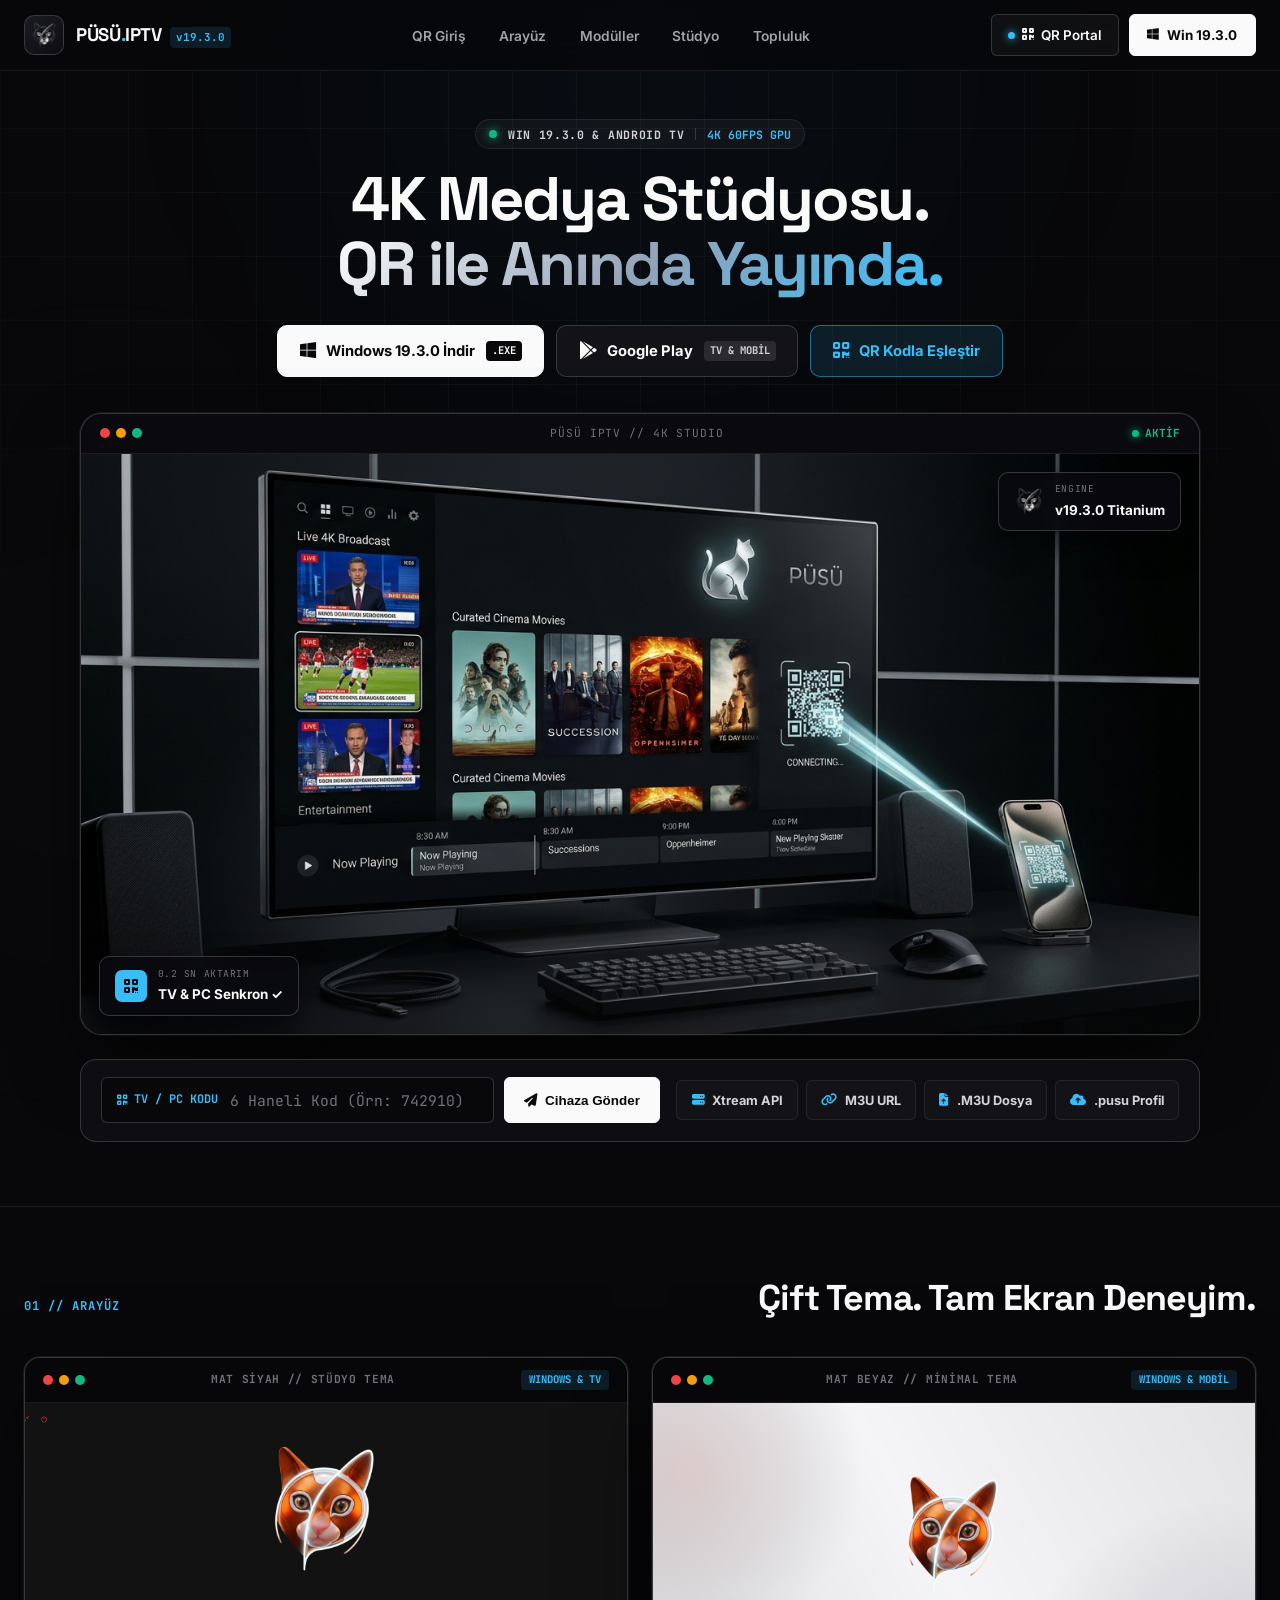
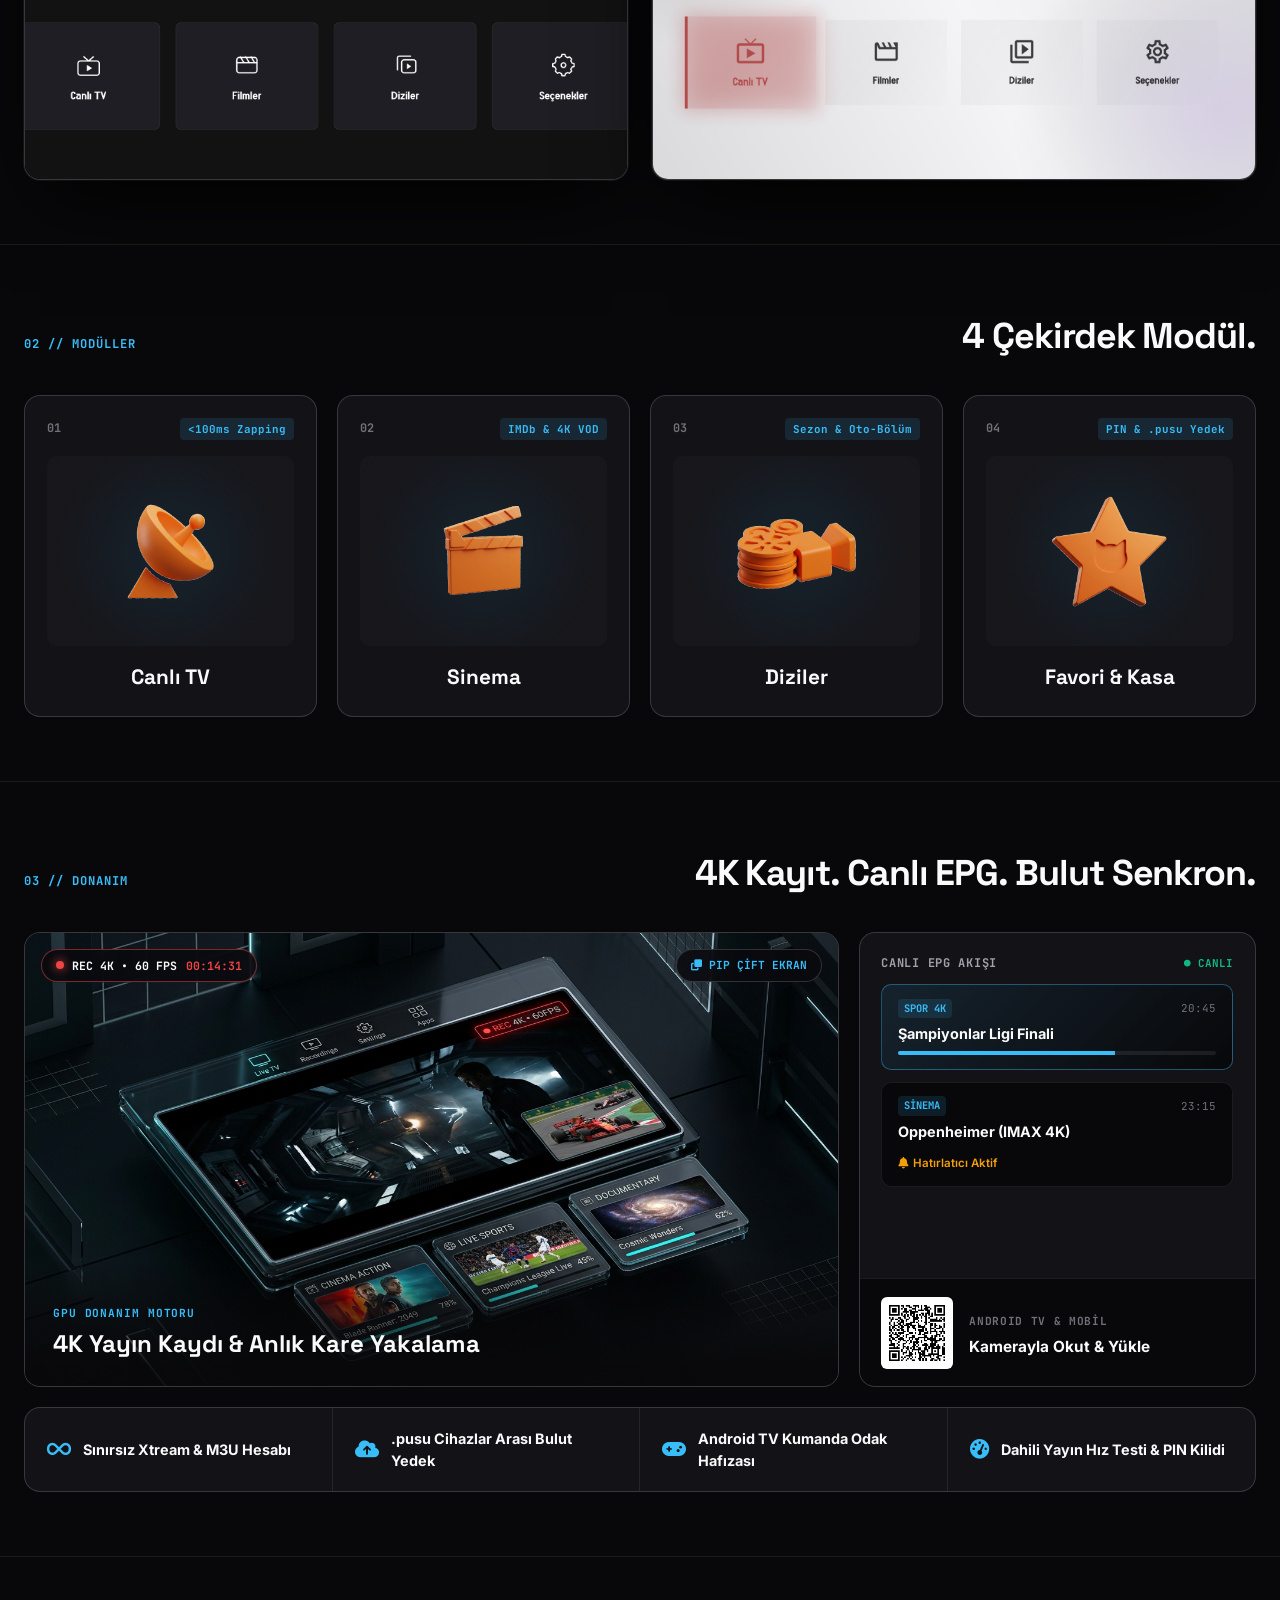
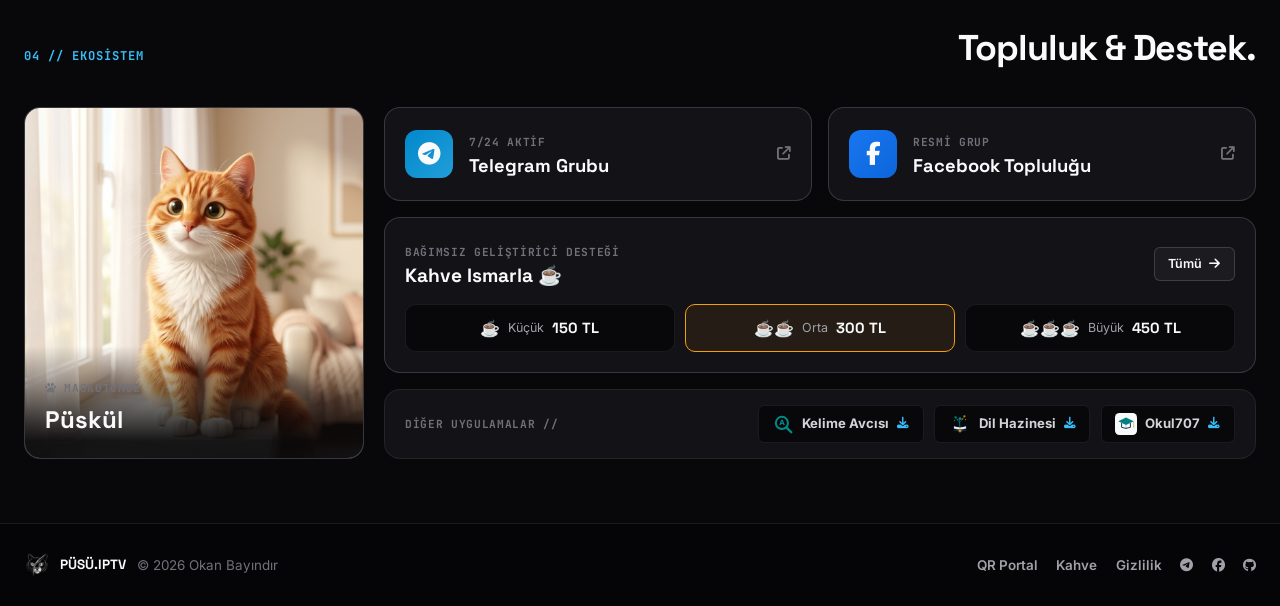
==== index.html @ a2998e06 "Redesign index with visual-first minimal layout (v19.5.0)" ====
<!DOCTYPE html>
<html lang="tr">

<head>
    <meta charset="UTF-8">
    <meta name="viewport" content="width=device-width, initial-scale=1.0">
    <meta http-equiv="Cache-Control" content="no-cache, no-store, must-revalidate">
    <meta http-equiv="Pragma" content="no-cache">
    <meta http-equiv="Expires" content="0">
    <title>PÜSÜ IPTV — 4K Medya Stüdyosu • Windows 19.3.0 &amp; Android TV</title>
    <meta name="description" content="Püsü IPTV — QR kodla anında eşleşme, 4K medya oynatıcı. Windows 19.3.0 ve Android TV.">
    <link rel="icon" type="image/png" href="pusu_logo.png?v=19.5.0">
    <script>
        (function () {
            var params = new URLSearchParams(window.location.search);
            if (params.get('code')) {
                window.location.replace('qr.html' + window.location.search + window.location.hash);
                return;
            }
        })();
        document.addEventListener('error', function (e) {
            if (e.target.tagName === 'IMG') {
                var src = e.target.getAttribute('src');
                if (src && !src.startsWith('images/') && !src.startsWith('http') && !src.startsWith('data:')) {
                    e.target.src = 'images/' + src;
                } else if (src && src.startsWith('images/')) {
                    e.target.src = src.replace('images/', '');
                }
            }
        }, true);
    </script>
    <link rel="preconnect" href="https://fonts.googleapis.com">
    <link rel="preconnect" href="https://fonts.gstatic.com" crossorigin>
    <link href="https://fonts.googleapis.com/css2?family=Inter:wght@500;600;700;800;900&family=JetBrains+Mono:wght@500;600;700&family=Space+Grotesk:wght@700;800&display=swap" rel="stylesheet">
    <link rel="stylesheet" href="https://cdnjs.cloudflare.com/ajax/libs/font-awesome/6.4.0/css/all.min.css">
    <link rel="preload" href="Canada.otf" as="font" type="font/otf" crossorigin>
    <link rel="stylesheet" href="style.css?v=19.5.0">
    <link rel="stylesheet" href="css/style.css?v=19.5.0">
</head>

<body>

    <div class="ds-grid-backdrop" aria-hidden="true"></div>
    <div class="ds-ambient-glow glow-top" aria-hidden="true"></div>
    <div class="ds-ambient-glow glow-mid" aria-hidden="true"></div>

    <!-- Header -->
    <header class="main-header" id="header">
        <div class="container nav-container">
            <a href="#" class="brand-logo">
                <div class="brand-emblem">
                    <img src="pusu_logo.png?v=19.5.0" alt="Püsü IPTV" class="brand-icon">
                </div>
                <div class="brand-meta">
                    <span class="brand-name">PÜSÜ<span class="brand-dot">.</span>IPTV</span>
                    <span class="brand-ver">v19.3.0</span>
                </div>
            </a>

            <nav class="main-nav" id="mainNav">
                <ul>
                    <li><a href="#qr-giris">QR Giriş</a></li>
                    <li><a href="#arayuz">Arayüz</a></li>
                    <li><a href="#moduller">Modüller</a></li>
                    <li><a href="#studyo">Stüdyo</a></li>
                    <li><a href="#topluluk">Topluluk</a></li>
                </ul>
            </nav>

            <div class="header-actions">
                <a href="qr.html" class="btn-ds-outline">
                    <span class="qr-live-dot"></span>
                    <i class="fas fa-qrcode"></i>
                    <span>QR Portal</span>
                </a>
                <a href="https://github.com/Okan707/pusu.iptv/releases/download/19.3.0/Pusu_IPTV_Setup.exe" class="btn-ds-primary btn-header-download">
                    <i class="fab fa-windows"></i>
                    <span>Win 19.3.0</span>
                </a>
                <button class="mobile-menu-toggle" id="mobileMenuBtn" aria-label="Menü">
                    <span></span>
                    <span></span>
                    <span></span>
                </button>
            </div>
        </div>
    </header>

    <!-- ==========================================================================
         01 // VİTRİN & ANINDA QR GİRİŞ (GÖRSEL ODAKLI HERO)
         ========================================================================== -->
    <section class="ds-hero" id="hero">
        <div class="container">
            <div class="hero-top-center reveal-fade-up">
                <div class="ds-eyebrow">
                    <span class="status-led"></span>
                    <span class="eyebrow-index">WIN 19.3.0 &amp; ANDROID TV</span>
                    <span class="eyebrow-divider"></span>
                    <span class="eyebrow-badge">4K 60FPS GPU</span>
                </div>

                <h1 class="ds-hero-title">
                    4K Medya Stüdyosu.<br>
                    <span class="text-gradient-titanium">QR ile Anında Yayında.</span>
                </h1>

                <!-- Tek Nokta İndirme & QR Aksiyon Çubuğu -->
                <div class="hero-action-dock">
                    <a href="https://github.com/Okan707/pusu.iptv/releases/download/19.3.0/Pusu_IPTV_Setup.exe" class="btn-dock btn-dock-win">
                        <i class="fab fa-windows"></i>
                        <span>Windows 19.3.0 İndir</span>
                        <small>.EXE</small>
                    </a>

                    <a href="https://play.google.com/store/apps/details?id=com.pusu.iptv&hl=tr" target="_blank" rel="noopener noreferrer" class="btn-dock btn-dock-play">
                        <i class="fab fa-google-play"></i>
                        <span>Google Play</span>
                        <small>TV &amp; MOBİL</small>
                    </a>

                    <a href="qr.html" class="btn-dock btn-dock-qr">
                        <i class="fas fa-qrcode"></i>
                        <span>QR Kodla Eşleştir</span>
                    </a>
                </div>
            </div>

            <!-- Büyük Ön Plan Stüdyo Görseli -->
            <div class="hero-showcase-frame reveal-scale-in">
                <div class="studio-frame-outer">
                    <div class="studio-frame-header">
                        <div class="frame-dots"><span></span><span></span><span></span></div>
                        <span class="frame-url">PÜSÜ IPTV // 4K STUDIO</span>
                        <span class="frame-status"><span class="live-dot-green"></span> AKTİF</span>
                    </div>

                    <div class="studio-image-stage">
                        <img src="hero_studio_showcase.jpg" alt="Püsü IPTV 4K Stüdyo" class="hero-main-render">
                        <div class="image-vignette"></div>

                        <div class="hud-chip hud-top-right">
                            <img src="pusu_logo.png?v=19.5.0" alt="Püsü" class="hud-cat-icon">
                            <div>
                                <span class="hud-chip-label">ENGINE</span>
                                <strong class="hud-chip-value">v19.3.0 Titanium</strong>
                            </div>
                        </div>

                        <div class="hud-chip hud-bottom-left">
                            <div class="hud-qr-badge"><i class="fas fa-qrcode"></i></div>
                            <div>
                                <span class="hud-chip-label">0.2 SN AKTARIM</span>
                                <strong class="hud-chip-value">TV &amp; PC Senkron ✓</strong>
                            </div>
                        </div>
                    </div>
                </div>
            </div>

            <!-- Kompakt QR Kod Eşleştirme Barı -->
            <div class="qr-compact-dock reveal-fade-up" id="qr-giris">
                <form class="qr-quick-bar" id="quickQrForm" action="qr.html" method="get">
                    <div class="quick-input-wrap">
                        <span class="input-prefix"><i class="fas fa-qrcode"></i> TV / PC KODU</span>
                        <input type="text" name="code" id="quickPairCode" placeholder="6 Haneli Kod (Örn: 742910)" maxlength="6" autocomplete="off">
                    </div>
                    <button type="submit" class="btn-ds-primary btn-terminal-submit">
                        <i class="fas fa-paper-plane"></i>
                        <span>Cihaza Gönder</span>
                    </button>
                </form>

                <div class="qr-format-pills">
                    <a href="qr.html?tab=xtream" class="qf-pill"><i class="fas fa-server"></i> Xtream API</a>
                    <a href="qr.html?tab=m3u" class="qf-pill"><i class="fas fa-link"></i> M3U URL</a>
                    <a href="qr.html?tab=file" class="qf-pill"><i class="fas fa-file-arrow-up"></i> .M3U Dosya</a>
                    <a href="qr.html?tab=profile" class="qf-pill"><i class="fas fa-cloud-arrow-up"></i> .pusu Profil</a>
                </div>
            </div>
        </div>
    </section>

    <!-- ==========================================================================
         02 // ARAYÜZ VİTRİNİ (TAM BOY EKRAN GÖRSELLERİ)
         ========================================================================== -->
    <section class="ds-section" id="arayuz">
        <div class="container">
            <div class="ds-section-head-compact reveal-fade-up">
                <span class="ds-index">01 // ARAYÜZ</span>
                <h2 class="ds-title">Çift Tema. Tam Ekran Deneyim.</h2>
            </div>

            <div class="showcase-screens-grid">
                <div class="screen-card-large reveal-fade-up">
                    <div class="screen-bar">
                        <div class="frame-dots"><span></span><span></span><span></span></div>
                        <span class="mono-xs">MAT SİYAH // STÜDYO TEMA</span>
                        <span class="screen-tag">WINDOWS &amp; TV</span>
                    </div>
                    <div class="screen-img-wrap">
                        <img src="windows_screen.png" alt="Mat Siyah Stüdyo Arayüzü">
                    </div>
                </div>

                <div class="screen-card-large reveal-fade-up">
                    <div class="screen-bar">
                        <div class="frame-dots"><span></span><span></span><span></span></div>
                        <span class="mono-xs">MAT BEYAZ // MİNİMAL TEMA</span>
                        <span class="screen-tag">WINDOWS &amp; MOBİL</span>
                    </div>
                    <div class="screen-img-wrap">
                        <img src="android_screen.png" alt="Mat Beyaz Minimal Arayüz">
                    </div>
                </div>
            </div>
        </div>
    </section>

    <!-- ==========================================================================
         03 // 4 ANA MODÜL (GÖRSEL KARTLAR, SIFIR AÇIKLAMA)
         ========================================================================== -->
    <section class="ds-section" id="moduller">
        <div class="container">
            <div class="ds-section-head-compact reveal-fade-up">
                <span class="ds-index">02 // MODÜLLER</span>
                <h2 class="ds-title">4 Çekirdek Modül.</h2>
            </div>

            <div class="ds-modules-grid">
                <div class="ds-module-card reveal-fade-up">
                    <div class="mod-top">
                        <span class="mod-num">01</span>
                        <span class="mod-pill">&lt;100ms Zapping</span>
                    </div>
                    <div class="mod-art">
                        <img src="module_tv.png" alt="Canlı TV">
                    </div>
                    <h3>Canlı TV</h3>
                </div>

                <div class="ds-module-card reveal-fade-up">
                    <div class="mod-top">
                        <span class="mod-num">02</span>
                        <span class="mod-pill">IMDb &amp; 4K VOD</span>
                    </div>
                    <div class="mod-art">
                        <img src="module_movies.png" alt="Sinema">
                    </div>
                    <h3>Sinema</h3>
                </div>

                <div class="ds-module-card reveal-fade-up">
                    <div class="mod-top">
                        <span class="mod-num">03</span>
                        <span class="mod-pill">Sezon &amp; Oto-Bölüm</span>
                    </div>
                    <div class="mod-art">
                        <img src="module_series.png" alt="Diziler">
                    </div>
                    <h3>Diziler</h3>
                </div>

                <div class="ds-module-card reveal-fade-up">
                    <div class="mod-top">
                        <span class="mod-num">04</span>
                        <span class="mod-pill">PIN &amp; .pusu Yedek</span>
                    </div>
                    <div class="mod-art">
                        <img src="module_favorites.png" alt="Favori ve Kasa">
                    </div>
                    <h3>Favori &amp; Kasa</h3>
                </div>
            </div>
        </div>
    </section>

    <!-- ==========================================================================
         04 // STÜDYO GÜCÜ (GÖRSEL BENTO VİTRİNİ)
         ========================================================================== -->
    <section class="ds-section" id="studyo">
        <div class="container">
            <div class="ds-section-head-compact reveal-fade-up">
                <span class="ds-index">03 // DONANIM</span>
                <h2 class="ds-title">4K Kayıt. Canlı EPG. Bulut Senkron.</h2>
            </div>

            <div class="ds-bento-grid">
                <!-- 4K Kayıt & PIP Görsel Kartı -->
                <div class="bento-box bento-span-8 reveal-fade-up">
                    <div class="bento-visual-wrap bento-visual-tall">
                        <img src="cinema_player_showcase.jpg" alt="4K Kayıt ve PIP" class="bento-cover-img">
                        <div class="bento-hud-overlay">
                            <div class="rec-live-badge">
                                <span class="rec-dot-pulse"></span>
                                <span>REC 4K • 60 FPS</span>
                                <span class="rec-timer">00:14:28</span>
                            </div>
                            <div class="pip-mode-tag">
                                <i class="fas fa-clone"></i> PIP ÇİFT EKRAN
                            </div>
                        </div>
                        <div class="bento-caption-overlay">
                            <span class="bento-tag">GPU DONANIM MOTORU</span>
                            <h3>4K Yayın Kaydı &amp; Anlık Kare Yakalama</h3>
                        </div>
                    </div>
                </div>

                <!-- Canlı EPG & Google Play QR -->
                <div class="bento-box bento-span-4 reveal-fade-up">
                    <div class="bento-epg-stage">
                        <div class="epg-header-bar">
                            <span class="mono-sm">CANLI EPG AKIŞI</span>
                            <span class="epg-live-pill">● CANLI</span>
                        </div>
                        <div class="epg-track-card active">
                            <div class="epg-track-top">
                                <span class="ch-tag">SPOR 4K</span>
                                <span class="ch-time">20:45</span>
                            </div>
                            <strong>Şampiyonlar Ligi Finali</strong>
                            <div class="epg-progress"><div class="epg-bar" style="width: 68%;"></div></div>
                        </div>
                        <div class="epg-track-card">
                            <div class="epg-track-top">
                                <span class="ch-tag">SİNEMA</span>
                                <span class="ch-time">23:15</span>
                            </div>
                            <strong>Oppenheimer (IMAX 4K)</strong>
                            <span class="epg-remind-badge"><i class="fas fa-bell"></i> Hatırlatıcı Aktif</span>
                        </div>
                    </div>

                    <div class="bento-qr-mini">
                        <div class="play-qr-img-wrap">
                            <img src="android_qr.png" alt="Google Play QR">
                        </div>
                        <div class="play-qr-text">
                            <span class="mono-xs">ANDROID TV &amp; MOBİL</span>
                            <strong>Kamerayla Okut &amp; Yükle</strong>
                        </div>
                    </div>
                </div>

                <!-- Alt Özellik Barı: Tek Satır Net Başlıklar -->
                <div class="bento-box bento-span-12 reveal-fade-up">
                    <div class="studio-specs-strip">
                        <div class="spec-pill-item">
                            <i class="fas fa-infinity"></i>
                            <strong>Sınırsız Xtream &amp; M3U Hesabı</strong>
                        </div>
                        <div class="spec-pill-item">
                            <i class="fas fa-cloud-arrow-up"></i>
                            <strong>.pusu Cihazlar Arası Bulut Yedek</strong>
                        </div>
                        <div class="spec-pill-item">
                            <i class="fas fa-gamepad"></i>
                            <strong>Android TV Kumanda Odak Hafızası</strong>
                        </div>
                        <div class="spec-pill-item">
                            <i class="fas fa-gauge-high"></i>
                            <strong>Dahili Yayın Hız Testi &amp; PIN Kilidi</strong>
                        </div>
                    </div>
                </div>
            </div>
        </div>
    </section>

    <!-- ==========================================================================
         05 // TOPLULUK, PÜSKÜL & DESTEK (KOMPAKT GÖRSEL KARTLAR)
         ========================================================================== -->
    <section class="ds-section" id="topluluk">
        <div class="container">
            <div class="ds-section-head-compact reveal-fade-up">
                <span class="ds-index">04 // EKOSİSTEM</span>
                <h2 class="ds-title">Topluluk &amp; Destek.</h2>
            </div>

            <div class="ecosystem-grid">
                <!-- Püskül Görsel Kartı -->
                <div class="eco-mascot-card reveal-fade-up">
                    <img src="puskul_waiting.png?v=19.5.0" alt="Püskül" class="eco-mascot-img">
                    <div class="eco-mascot-overlay">
                        <span class="mono-xs"><i class="fas fa-paw"></i> MASKOTUMUZ</span>
                        <h3>Püskül</h3>
                    </div>
                </div>

                <!-- Topluluk & Kahve Aksiyonları -->
                <div class="eco-actions-col">
                    <div class="eco-social-row">
                        <a href="https://t.me/pusuiptv" target="_blank" rel="noopener noreferrer" class="eco-social-btn tg-card reveal-fade-up">
                            <div class="sc-icon-wrap tg-glow"><i class="fab fa-telegram"></i></div>
                            <div class="eco-social-meta">
                                <span class="mono-xs">7/24 AKTİF</span>
                                <h3>Telegram Grubu</h3>
                            </div>
                            <i class="fas fa-arrow-up-right-from-square eco-ext"></i>
                        </a>

                        <a href="https://www.facebook.com/share/g/18oyWEzKzU/" target="_blank" rel="noopener noreferrer" class="eco-social-btn fb-card reveal-fade-up">
                            <div class="sc-icon-wrap fb-glow"><i class="fab fa-facebook-f"></i></div>
                            <div class="eco-social-meta">
                                <span class="mono-xs">RESMİ GRUP</span>
                                <h3>Facebook Topluluğu</h3>
                            </div>
                            <i class="fas fa-arrow-up-right-from-square eco-ext"></i>
                        </a>
                    </div>

                    <!-- Kahve Ismarla Kompakt Bar -->
                    <div class="eco-coffee-bar reveal-fade-up" id="kahve">
                        <div class="eco-coffee-head">
                            <div>
                                <span class="mono-xs">BAĞIMSIZ GELİŞTİRİCİ DESTEĞİ</span>
                                <h3>Kahve Ismarla ☕</h3>
                            </div>
                            <a href="kahve.html" class="btn-ds-outline btn-sm">Tümü <i class="fas fa-arrow-right"></i></a>
                        </div>
                        <div class="coffee-tiers-row">
                            <a href="kahve.html?t=150" class="c-tier">
                                <span class="c-emoji">☕</span>
                                <span class="c-name">Küçük</span>
                                <strong class="c-price">150 TL</strong>
                            </a>
                            <a href="kahve.html?t=300" class="c-tier featured">
                                <span class="c-emoji">☕☕</span>
                                <span class="c-name">Orta</span>
                                <strong class="c-price">300 TL</strong>
                            </a>
                            <a href="kahve.html?t=450" class="c-tier">
                                <span class="c-emoji">☕☕☕</span>
                                <span class="c-name">Büyük</span>
                                <strong class="c-price">450 TL</strong>
                            </a>
                        </div>
                    </div>

                    <!-- Diğer Projeler İkon Şeridi -->
                    <div class="eco-projects-strip reveal-fade-up" id="diger-projeler">
                        <span class="mono-xs">DİĞER UYGULAMALAR //</span>
                        <div class="mini-proj-list">
                            <a href="https://github.com/Okan707/Kelime_Avcisi/releases/download/1.6/Kelime_Avcisi_Setup.exe" class="mini-proj-pill">
                                <img src="kelime_avcisi_icon_final.svg" alt="Kelime Avcısı">
                                <span>Kelime Avcısı</span>
                                <i class="fas fa-download"></i>
                            </a>
                            <a href="https://github.com/Okan707/Dil_Hazinesi/releases/download/1.0/Dil_Hazinesi.exe" class="mini-proj-pill">
                                <img src="dil_hazinesi_icon_final.svg" alt="Dil Hazinesi">
                                <span>Dil Hazinesi</span>
                                <i class="fas fa-download"></i>
                            </a>
                            <a href="https://github.com/Okan707/Okul707/releases/download/1.0/Okul707_Setup.exe" class="mini-proj-pill">
                                <img src="okul707_icon.svg" alt="Okul707">
                                <span>Okul707</span>
                                <i class="fas fa-download"></i>
                            </a>
                        </div>
                    </div>
                </div>
            </div>
        </div>
    </section>

    <!-- Minimal Footer -->
    <footer class="ds-footer-minimal">
        <div class="container ds-footer-bar">
            <div class="footer-brand-inline">
                <img src="pusu_logo.png?v=19.5.0" alt="Püsü IPTV">
                <strong>PÜSÜ.IPTV</strong>
                <span>&copy; 2026 Okan Bayındır</span>
            </div>

            <div class="footer-inline-links">
                <a href="qr.html">QR Portal</a>
                <a href="kahve.html">Kahve</a>
                <a href="gizlilik.html">Gizlilik</a>
                <a href="https://t.me/pusuiptv" target="_blank" rel="noopener noreferrer"><i class="fab fa-telegram"></i></a>
                <a href="https://www.facebook.com/share/g/18oyWEzKzU/" target="_blank" rel="noopener noreferrer"><i class="fab fa-facebook"></i></a>
                <a href="https://github.com/okan707" target="_blank" rel="noopener noreferrer"><i class="fab fa-github"></i></a>
            </div>
        </div>
    </footer>

    <script src="main.js?v=19.5.0"></script>
</body>

</html>
---- style.css ----
/* ==========================================================================
   PÜSÜ IPTV — Visual-First Studio Stylesheet (v19.5.0)
   Minimal Text • Large Visual Showcases • Zero Redundancy
   ========================================================================== */

@font-face {
    font-family: 'Canada';
    src: url('Canada.otf') format('opentype'),
         url('../Canada.otf') format('opentype'),
         url('fonts/Canada.otf') format('opentype'),
         url('../fonts/Canada.otf') format('opentype');
    font-weight: 100 900;
    font-style: normal;
    font-display: swap;
}

:root {
    --bg-obsidian: #08080A;
    --bg-elevated: #0E0E12;
    --bg-card: #121217;
    --bg-card-hover: #17171E;
    --bg-glass: rgba(18, 18, 23, 0.82);

    --text-white: #FAFAFA;
    --text-silver: #D4D4D8;
    --text-muted: #A1A1AA;
    --text-dim: #71717A;

    --accent-cyan: #38BDF8;
    --accent-blue: #0071E3;
    --accent-emerald: #10B981;
    --accent-red: #EF4444;
    --accent-amber: #F59E0B;

    --border-hairline: rgba(255, 255, 255, 0.08);
    --border-strong: rgba(255, 255, 255, 0.16);
    --border-active: rgba(56, 189, 248, 0.45);

    --radius-xl: 22px;
    --radius-lg: 16px;
    --radius-md: 10px;
    --radius-sm: 6px;

    --font-sans: 'Inter', 'Canada', -apple-system, BlinkMacSystemFont, "Segoe UI", Roboto, sans-serif;
    --font-display: 'Space Grotesk', 'Inter', 'Canada', sans-serif;
    --font-mono: 'JetBrains Mono', monospace;

    --shadow-studio: 0 32px 80px -16px rgba(0, 0, 0, 0.85), 0 0 0 1px rgba(255, 255, 255, 0.08);
    --shadow-glow-cyan: 0 16px 40px -10px rgba(56, 189, 248, 0.3);
    --transition-fast: 0.2s cubic-bezier(0.16, 1, 0.3, 1);
    --transition-smooth: 0.4s cubic-bezier(0.16, 1, 0.3, 1);
}

*, *::before, *::after {
    box-sizing: border-box;
    margin: 0;
    padding: 0;
}

html {
    scroll-behavior: smooth;
    background-color: var(--bg-obsidian);
    color: var(--text-white);
}

body {
    font-family: var(--font-sans);
    background-color: var(--bg-obsidian);
    color: var(--text-white);
    line-height: 1.5;
    overflow-x: hidden;
    -webkit-font-smoothing: antialiased;
    -moz-osx-font-smoothing: grayscale;
    position: relative;
}

i.fa, i.fab, i.fas, i.far, [class*="fa-"] {
    font-family: "Font Awesome 6 Free", "Font Awesome 6 Brands" !important;
}

a {
    color: inherit;
    text-decoration: none;
    transition: var(--transition-fast);
}

ul {
    list-style: none;
}

img {
    max-width: 100%;
    display: block;
}

.container {
    width: 100%;
    max-width: 1280px;
    margin: 0 auto;
    padding: 0 1.5rem;
    position: relative;
    z-index: 2;
}

/* ==========================================================================
   Backdrop & Ambient Glow
   ========================================================================== */

.ds-grid-backdrop {
    position: fixed;
    inset: 0;
    z-index: 0;
    pointer-events: none;
    background-image:
        linear-gradient(to right, rgba(255, 255, 255, 0.03) 1px, transparent 1px),
        linear-gradient(to bottom, rgba(255, 255, 255, 0.03) 1px, transparent 1px);
    background-size: 64px 64px;
    mask-image: radial-gradient(ellipse 85% 70% at 50% 15%, #000 40%, transparent 100%);
    -webkit-mask-image: radial-gradient(ellipse 85% 70% at 50% 15%, #000 40%, transparent 100%);
}

.ds-ambient-glow {
    position: fixed;
    pointer-events: none;
    z-index: 0;
    border-radius: 50%;
    filter: blur(140px);
}

.glow-top {
    width: 760px;
    height: 450px;
    top: -150px;
    left: 50%;
    transform: translateX(-50%);
    background: radial-gradient(circle, rgba(56, 189, 248, 0.14), rgba(0, 113, 227, 0.05), transparent 70%);
}

.glow-mid {
    width: 600px;
    height: 600px;
    top: 45%;
    left: -200px;
    background: radial-gradient(circle, rgba(255, 255, 255, 0.04), transparent 70%);
}

.status-led {
    width: 8px;
    height: 8px;
    border-radius: 50%;
    background: var(--accent-emerald);
    box-shadow: 0 0 10px var(--accent-emerald);
    display: inline-block;
    animation: pulseLed 2s infinite;
}

@keyframes pulseLed {
    0%, 100% { opacity: 1; transform: scale(1); }
    50% { opacity: 0.45; transform: scale(0.9); }
}

.mono-tag, .mono-xs, .mono-sm {
    font-family: var(--font-mono);
    letter-spacing: 0.06em;
    text-transform: uppercase;
}

.mono-xs {
    font-size: 0.7rem;
    color: var(--text-dim);
    font-weight: 700;
}

.mono-sm {
    font-size: 0.75rem;
    color: var(--text-muted);
    font-weight: 700;
}

/* ==========================================================================
   Sticky Header
   ========================================================================== */

.main-header {
    position: sticky;
    top: 0;
    left: 0;
    width: 100%;
    z-index: 1000;
    background: rgba(8, 8, 10, 0.84);
    backdrop-filter: saturate(180%) blur(20px);
    -webkit-backdrop-filter: saturate(180%) blur(20px);
    border-bottom: 1px solid var(--border-hairline);
    transition: transform 0.35s cubic-bezier(0.16, 1, 0.3, 1);
}

.main-header.header-hidden {
    transform: translateY(-100%);
}

.nav-container {
    display: flex;
    align-items: center;
    justify-content: space-between;
    height: 70px;
    gap: 1.5rem;
}

.brand-logo {
    display: flex;
    align-items: center;
    gap: 0.75rem;
}

.brand-emblem {
    width: 40px;
    height: 40px;
    border-radius: 10px;
    background: linear-gradient(145deg, #1A1A22, #0D0D11);
    border: 1px solid var(--border-strong);
    display: flex;
    align-items: center;
    justify-content: center;
    padding: 5px;
}

.brand-icon {
    width: 100%;
    height: 100%;
    object-fit: contain;
}

.brand-meta {
    display: flex;
    align-items: baseline;
    gap: 0.5rem;
}

.brand-name {
    font-family: var(--font-display);
    font-size: 1.15rem;
    font-weight: 800;
    letter-spacing: -0.02em;
    color: var(--text-white);
}

.brand-dot {
    color: var(--accent-cyan);
}

.brand-ver {
    font-family: var(--font-mono);
    font-size: 0.68rem;
    color: var(--accent-cyan);
    background: rgba(56, 189, 248, 0.12);
    padding: 2px 6px;
    border-radius: 4px;
    font-weight: 700;
}

.main-nav ul {
    display: flex;
    align-items: center;
    gap: 0.4rem;
}

.main-nav a {
    padding: 0.45rem 0.85rem;
    border-radius: var(--radius-sm);
    font-size: 0.86rem;
    font-weight: 600;
    color: var(--text-muted);
    transition: var(--transition-fast);
}

.main-nav a:hover,
.main-nav a.active {
    color: var(--text-white);
    background: rgba(255, 255, 255, 0.06);
}

.header-actions {
    display: flex;
    align-items: center;
    gap: 0.6rem;
}

.btn-ds-primary {
    display: inline-flex;
    align-items: center;
    justify-content: center;
    gap: 0.5rem;
    padding: 0.6rem 1.1rem;
    background: var(--text-white);
    color: var(--bg-obsidian);
    font-weight: 700;
    font-size: 0.84rem;
    border-radius: var(--radius-sm);
    border: 1px solid var(--text-white);
    cursor: pointer;
    transition: var(--transition-fast);
}

.btn-ds-primary:hover {
    background: var(--accent-cyan);
    border-color: var(--accent-cyan);
    color: #030712;
    transform: translateY(-2px);
    box-shadow: var(--shadow-glow-cyan);
}

.btn-ds-outline {
    display: inline-flex;
    align-items: center;
    justify-content: center;
    gap: 0.45rem;
    padding: 0.6rem 1rem;
    background: rgba(255, 255, 255, 0.04);
    color: var(--text-white);
    font-weight: 600;
    font-size: 0.84rem;
    border-radius: var(--radius-sm);
    border: 1px solid var(--border-strong);
    cursor: pointer;
    transition: var(--transition-fast);
}

.btn-ds-outline:hover {
    background: rgba(255, 255, 255, 0.1);
    border-color: var(--text-white);
    transform: translateY(-2px);
}

.qr-live-dot {
    width: 7px;
    height: 7px;
    border-radius: 50%;
    background: var(--accent-cyan);
    box-shadow: 0 0 8px var(--accent-cyan);
}

.mobile-menu-toggle {
    display: none;
    flex-direction: column;
    justify-content: center;
    gap: 5px;
    width: 38px;
    height: 38px;
    background: var(--bg-card);
    border: 1px solid var(--border-strong);
    border-radius: var(--radius-sm);
    cursor: pointer;
    padding: 0 9px;
}

.mobile-menu-toggle span {
    display: block;
    width: 100%;
    height: 2px;
    background: var(--text-white);
}

/* ==========================================================================
   01 // VISUAL-FIRST HERO & COMPACT QR DOCK
   ========================================================================== */

.ds-hero {
    padding: 3rem 0 4rem;
    border-bottom: 1px solid var(--border-hairline);
}

.hero-top-center {
    text-align: center;
    max-width: 820px;
    margin: 0 auto 2.25rem;
}

.ds-eyebrow {
    display: inline-flex;
    align-items: center;
    gap: 0.65rem;
    margin-bottom: 1.1rem;
    padding: 0.35rem 0.85rem;
    background: rgba(255, 255, 255, 0.04);
    border: 1px solid var(--border-hairline);
    border-radius: 99px;
}

.eyebrow-index {
    font-family: var(--font-mono);
    font-size: 0.72rem;
    font-weight: 700;
    color: var(--text-silver);
    letter-spacing: 0.06em;
}

.eyebrow-divider {
    width: 1px;
    height: 12px;
    background: var(--border-strong);
}

.eyebrow-badge {
    font-family: var(--font-mono);
    font-size: 0.72rem;
    font-weight: 700;
    color: var(--accent-cyan);
}

.ds-hero-title {
    font-family: var(--font-display);
    font-size: clamp(2.3rem, 4.8vw, 4rem);
    font-weight: 800;
    line-height: 1.06;
    letter-spacing: -0.035em;
    margin-bottom: 1.75rem;
}

.text-gradient-titanium {
    background: linear-gradient(135deg, #FFFFFF 0%, #94A3B8 50%, #38BDF8 100%);
    -webkit-background-clip: text;
    -webkit-text-fill-color: transparent;
}

/* Unified Hero Action Dock */
.hero-action-dock {
    display: inline-flex;
    flex-wrap: wrap;
    align-items: center;
    justify-content: center;
    gap: 0.75rem;
}

.btn-dock {
    display: inline-flex;
    align-items: center;
    gap: 0.65rem;
    padding: 0.85rem 1.35rem;
    border-radius: var(--radius-md);
    font-weight: 700;
    font-size: 0.92rem;
    border: 1px solid var(--border-strong);
    background: var(--bg-card);
    color: var(--text-white);
    transition: var(--transition-fast);
}

.btn-dock i {
    font-size: 1.15rem;
}

.btn-dock small {
    font-family: var(--font-mono);
    font-size: 0.66rem;
    padding: 2px 6px;
    border-radius: 4px;
    background: rgba(255, 255, 255, 0.1);
    color: var(--text-silver);
}

.btn-dock-win {
    background: var(--text-white);
    color: var(--bg-obsidian);
    border-color: var(--text-white);
}

.btn-dock-win small {
    background: var(--bg-obsidian);
    color: var(--text-white);
}

.btn-dock-win:hover {
    background: var(--accent-cyan);
    border-color: var(--accent-cyan);
    transform: translateY(-2px);
    box-shadow: var(--shadow-glow-cyan);
}

.btn-dock-play:hover {
    border-color: var(--text-white);
    background: var(--bg-card-hover);
    transform: translateY(-2px);
}

.btn-dock-qr {
    border-color: rgba(56, 189, 248, 0.5);
    background: rgba(56, 189, 248, 0.12);
    color: var(--accent-cyan);
}

.btn-dock-qr:hover {
    background: var(--accent-cyan);
    color: var(--bg-obsidian);
    transform: translateY(-2px);
    box-shadow: var(--shadow-glow-cyan);
}

/* Large Hero Visual Showcase */
.hero-showcase-frame {
    max-width: 1120px;
    margin: 0 auto 1.5rem;
}

.studio-frame-outer {
    background: var(--bg-elevated);
    border: 1px solid var(--border-strong);
    border-radius: var(--radius-xl);
    overflow: hidden;
    box-shadow: var(--shadow-studio);
}

.studio-frame-header {
    display: flex;
    align-items: center;
    justify-content: space-between;
    padding: 0.7rem 1.2rem;
    background: #0A0A0E;
    border-bottom: 1px solid var(--border-hairline);
}

.frame-dots {
    display: flex;
    gap: 6px;
}

.frame-dots span {
    width: 10px;
    height: 10px;
    border-radius: 50%;
}

.frame-dots span:first-child { background: #EF4444; }
.frame-dots span:nth-child(2) { background: #F59E0B; }
.frame-dots span:nth-child(3) { background: #10B981; }

.frame-url {
    font-family: var(--font-mono);
    font-size: 0.7rem;
    color: var(--text-dim);
    letter-spacing: 0.08em;
}

.frame-status {
    font-family: var(--font-mono);
    font-size: 0.7rem;
    color: var(--accent-emerald);
    display: inline-flex;
    align-items: center;
    gap: 6px;
    font-weight: 700;
}

.live-dot-green {
    width: 7px;
    height: 7px;
    border-radius: 50%;
    background: var(--accent-emerald);
    box-shadow: 0 0 8px var(--accent-emerald);
}

.studio-image-stage {
    position: relative;
    overflow: hidden;
    aspect-ratio: 16 / 9;
    max-height: 580px;
    width: 100%;
    background: #050507;
}

.hero-main-render {
    width: 100%;
    height: 100%;
    object-fit: cover;
    transition: transform 0.7s cubic-bezier(0.16, 1, 0.3, 1);
}

.studio-frame-outer:hover .hero-main-render {
    transform: scale(1.025);
}

.image-vignette {
    position: absolute;
    inset: 0;
    background: linear-gradient(to top, rgba(8, 8, 10, 0.55) 0%, transparent 35%);
    pointer-events: none;
}

.hud-chip {
    position: absolute;
    z-index: 3;
    display: flex;
    align-items: center;
    gap: 0.65rem;
    padding: 0.6rem 0.95rem;
    background: rgba(10, 10, 14, 0.86);
    backdrop-filter: blur(12px);
    -webkit-backdrop-filter: blur(12px);
    border: 1px solid rgba(255, 255, 255, 0.18);
    border-radius: var(--radius-md);
    box-shadow: 0 12px 30px rgba(0, 0, 0, 0.6);
}

.hud-top-right { top: 18px; right: 18px; }
.hud-bottom-left { bottom: 18px; left: 18px; }

.hud-cat-icon {
    width: 30px;
    height: 30px;
    object-fit: contain;
}

.hud-qr-badge {
    width: 32px;
    height: 32px;
    border-radius: 7px;
    background: var(--accent-cyan);
    color: var(--bg-obsidian);
    display: flex;
    align-items: center;
    justify-content: center;
    font-size: 1rem;
}

.hud-chip-label {
    display: block;
    font-family: var(--font-mono);
    font-size: 0.6rem;
    color: var(--text-dim);
    letter-spacing: 0.06em;
}

.hud-chip-value {
    font-size: 0.84rem;
    color: var(--text-white);
    font-weight: 700;
}

/* Compact QR Pairing Bar under Hero Image */
.qr-compact-dock {
    max-width: 1120px;
    margin: 0 auto;
    background: var(--bg-elevated);
    border: 1px solid var(--border-strong);
    border-radius: var(--radius-lg);
    padding: 1.1rem 1.25rem;
    display: flex;
    align-items: center;
    justify-content: space-between;
    gap: 1rem;
    flex-wrap: wrap;
}

.qr-quick-bar {
    display: flex;
    align-items: center;
    gap: 0.65rem;
    flex: 1;
    min-width: 300px;
}

.quick-input-wrap {
    display: flex;
    align-items: center;
    flex: 1;
    background: var(--bg-obsidian);
    border: 1px solid var(--border-strong);
    border-radius: var(--radius-sm);
    padding: 0 0.95rem;
    height: 46px;
}

.quick-input-wrap:focus-within {
    border-color: var(--accent-cyan);
}

.input-prefix {
    font-family: var(--font-mono);
    font-size: 0.74rem;
    font-weight: 700;
    color: var(--accent-cyan);
    margin-right: 0.75rem;
    white-space: nowrap;
    display: inline-flex;
    align-items: center;
    gap: 0.4rem;
}

.quick-input-wrap input {
    width: 100%;
    background: transparent;
    border: none;
    outline: none;
    color: var(--text-white);
    font-family: var(--font-mono);
    font-size: 0.92rem;
    font-weight: 600;
}

.quick-input-wrap input::placeholder {
    color: var(--text-dim);
    font-weight: 400;
}

.btn-terminal-submit {
    height: 46px;
    padding: 0 1.2rem;
    white-space: nowrap;
}

.qr-format-pills {
    display: flex;
    align-items: center;
    gap: 0.5rem;
    flex-wrap: wrap;
}

.qf-pill {
    display: inline-flex;
    align-items: center;
    gap: 0.45rem;
    padding: 0.6rem 0.9rem;
    background: var(--bg-card);
    border: 1px solid var(--border-hairline);
    border-radius: var(--radius-sm);
    font-size: 0.8rem;
    font-weight: 700;
    color: var(--text-silver);
}

.qf-pill i {
    color: var(--accent-cyan);
}

.qf-pill:hover {
    border-color: var(--accent-cyan);
    color: var(--text-white);
    transform: translateY(-2px);
}

/* ==========================================================================
   COMMON COMPACT SECTION HEADER (SHORT & CLEAR TITLES, NO DESCRIPTIONS)
   ========================================================================== */

.ds-section {
    padding: 4rem 0;
    border-bottom: 1px solid var(--border-hairline);
}

.ds-section-head-compact {
    display: flex;
    align-items: baseline;
    justify-content: space-between;
    gap: 1rem;
    margin-bottom: 2rem;
    flex-wrap: wrap;
}

.ds-index {
    font-family: var(--font-mono);
    font-size: 0.76rem;
    font-weight: 700;
    color: var(--accent-cyan);
    letter-spacing: 0.08em;
}

.ds-title {
    font-family: var(--font-display);
    font-size: clamp(1.65rem, 2.8vw, 2.35rem);
    font-weight: 800;
    letter-spacing: -0.03em;
    color: var(--text-white);
}

/* ==========================================================================
   02 // ARAYÜZ VİTRİNİ (LARGE SCREENSHOT GALLERY)
   ========================================================================== */

.showcase-screens-grid {
    display: grid;
    grid-template-columns: 1fr 1fr;
    gap: 1.5rem;
}

.screen-card-large {
    background: var(--bg-card);
    border: 1px solid var(--border-strong);
    border-radius: var(--radius-lg);
    overflow: hidden;
    box-shadow: var(--shadow-studio);
    transition: var(--transition-smooth);
}

.screen-card-large:hover {
    border-color: var(--accent-cyan);
    transform: translateY(-4px);
}

.screen-bar {
    display: flex;
    align-items: center;
    justify-content: space-between;
    padding: 0.75rem 1.1rem;
    background: #070709;
    border-bottom: 1px solid var(--border-hairline);
}

.screen-tag {
    font-family: var(--font-mono);
    font-size: 0.66rem;
    font-weight: 700;
    color: var(--accent-cyan);
    background: rgba(56, 189, 248, 0.12);
    padding: 2px 8px;
    border-radius: 4px;
}

.screen-img-wrap {
    aspect-ratio: 16 / 10;
    overflow: hidden;
    background: #050507;
}

.screen-img-wrap img {
    width: 100%;
    height: 100%;
    object-fit: cover;
    transition: transform 0.6s ease;
}

.screen-card-large:hover .screen-img-wrap img {
    transform: scale(1.03);
}

/* ==========================================================================
   03 // 4 CORE MODULES (VISUAL CARDS, ZERO PARAGRAPHS)
   ========================================================================== */

.ds-modules-grid {
    display: grid;
    grid-template-columns: repeat(4, 1fr);
    gap: 1.25rem;
}

.ds-module-card {
    background: var(--bg-card);
    border: 1px solid var(--border-strong);
    border-radius: var(--radius-lg);
    padding: 1.4rem;
    display: flex;
    flex-direction: column;
    align-items: center;
    text-align: center;
    transition: var(--transition-smooth);
}

.ds-module-card:hover {
    background: var(--bg-card-hover);
    border-color: var(--accent-cyan);
    transform: translateY(-5px);
    box-shadow: var(--shadow-studio);
}

.mod-top {
    width: 100%;
    display: flex;
    align-items: center;
    justify-content: space-between;
    margin-bottom: 1rem;
}

.mod-num {
    font-family: var(--font-mono);
    font-size: 0.74rem;
    font-weight: 700;
    color: var(--text-dim);
}

.mod-pill {
    font-family: var(--font-mono);
    font-size: 0.68rem;
    font-weight: 700;
    color: var(--accent-cyan);
    background: rgba(56, 189, 248, 0.12);
    padding: 3px 8px;
    border-radius: 4px;
}

.mod-art {
    width: 100%;
    height: 190px;
    display: flex;
    align-items: center;
    justify-content: center;
    margin-bottom: 1rem;
    background: radial-gradient(circle, rgba(56, 189, 248, 0.1) 0%, rgba(255, 255, 255, 0.02) 70%);
    border-radius: var(--radius-md);
    padding: 1rem;
}

.mod-art img {
    max-height: 155px;
    width: auto;
    object-fit: contain;
    transition: transform 0.35s ease;
}

.ds-module-card:hover .mod-art img {
    transform: scale(1.1) translateY(-4px);
}

.ds-module-card h3 {
    font-family: var(--font-display);
    font-size: 1.3rem;
    font-weight: 800;
    color: var(--text-white);
}

/* ==========================================================================
   04 // STÜDYO DONANIM BENTO (VISUAL OVERLAY, ZERO PARAGRAPHS)
   ========================================================================== */

.ds-bento-grid {
    display: grid;
    grid-template-columns: repeat(12, 1fr);
    gap: 1.25rem;
}

.bento-box {
    background: var(--bg-card);
    border: 1px solid var(--border-strong);
    border-radius: var(--radius-lg);
    overflow: hidden;
    display: flex;
    flex-direction: column;
    justify-content: space-between;
}

.bento-span-8 { grid-column: span 8; }
.bento-span-4 { grid-column: span 4; }
.bento-span-12 { grid-column: span 12; }

.bento-visual-wrap.bento-visual-tall {
    position: relative;
    height: 100%;
    min-height: 360px;
    overflow: hidden;
    background: #060608;
}

.bento-cover-img {
    width: 100%;
    height: 100%;
    object-fit: cover;
    transition: transform 0.6s ease;
}

.bento-box:hover .bento-cover-img {
    transform: scale(1.03);
}

.bento-hud-overlay {
    position: absolute;
    top: 16px;
    left: 16px;
    right: 16px;
    display: flex;
    align-items: center;
    justify-content: space-between;
    pointer-events: none;
}

.bento-caption-overlay {
    position: absolute;
    bottom: 0;
    left: 0;
    right: 0;
    padding: 2.5rem 1.75rem 1.5rem;
    background: linear-gradient(to top, rgba(8, 8, 10, 0.95) 15%, rgba(8, 8, 10, 0.5) 65%, transparent 100%);
}

.bento-tag {
    display: inline-block;
    font-family: var(--font-mono);
    font-size: 0.7rem;
    font-weight: 700;
    color: var(--accent-cyan);
    letter-spacing: 0.08em;
    margin-bottom: 0.3rem;
}

.bento-caption-overlay h3 {
    font-family: var(--font-display);
    font-size: 1.5rem;
    font-weight: 800;
    color: var(--text-white);
}

.rec-live-badge {
    display: inline-flex;
    align-items: center;
    gap: 0.55rem;
    padding: 0.45rem 0.85rem;
    background: rgba(10, 10, 14, 0.88);
    backdrop-filter: blur(10px);
    border: 1px solid rgba(239, 68, 68, 0.5);
    border-radius: 99px;
    font-family: var(--font-mono);
    font-size: 0.72rem;
    font-weight: 700;
}

.rec-dot-pulse {
    width: 8px;
    height: 8px;
    border-radius: 50%;
    background: var(--accent-red);
    box-shadow: 0 0 10px var(--accent-red);
    animation: pulseLed 1.2s infinite;
}

.rec-timer { color: var(--accent-red); }

.pip-mode-tag {
    padding: 0.45rem 0.85rem;
    background: rgba(10, 10, 14, 0.88);
    backdrop-filter: blur(10px);
    border: 1px solid var(--border-strong);
    border-radius: 99px;
    font-family: var(--font-mono);
    font-size: 0.7rem;
    font-weight: 700;
    color: var(--accent-cyan);
}

/* Right Bento Column: EPG + Play Store QR */
.bento-epg-stage {
    padding: 1.35rem;
    display: flex;
    flex-direction: column;
    gap: 0.75rem;
}

.epg-header-bar {
    display: flex;
    align-items: center;
    justify-content: space-between;
}

.epg-live-pill {
    font-family: var(--font-mono);
    font-size: 0.68rem;
    color: var(--accent-emerald);
    font-weight: 700;
}

.epg-track-card {
    padding: 0.85rem 1rem;
    background: var(--bg-obsidian);
    border: 1px solid var(--border-hairline);
    border-radius: var(--radius-md);
}

.epg-track-card.active {
    border-color: rgba(56, 189, 248, 0.4);
    background: linear-gradient(135deg, rgba(56, 189, 248, 0.1), rgba(8, 8, 10, 0.95));
}

.epg-track-top {
    display: flex;
    align-items: center;
    justify-content: space-between;
    margin-bottom: 0.3rem;
}

.ch-tag {
    font-family: var(--font-mono);
    font-size: 0.65rem;
    font-weight: 700;
    color: var(--accent-cyan);
    background: rgba(56, 189, 248, 0.12);
    padding: 2px 6px;
    border-radius: 4px;
}

.ch-time {
    font-family: var(--font-mono);
    font-size: 0.68rem;
    color: var(--text-dim);
}

.epg-track-card strong {
    display: block;
    font-size: 0.9rem;
    color: var(--text-white);
    margin-bottom: 0.4rem;
}

.epg-progress {
    width: 100%;
    height: 4px;
    background: rgba(255, 255, 255, 0.08);
    border-radius: 99px;
    overflow: hidden;
}

.epg-bar {
    height: 100%;
    background: var(--accent-cyan);
}

.epg-remind-badge {
    display: inline-flex;
    align-items: center;
    gap: 5px;
    font-size: 0.72rem;
    color: var(--accent-amber);
    font-weight: 600;
}

.bento-qr-mini {
    display: flex;
    align-items: center;
    gap: 1rem;
    padding: 1.1rem 1.35rem;
    background: var(--bg-obsidian);
    border-top: 1px solid var(--border-hairline);
}

.play-qr-img-wrap {
    width: 72px;
    height: 72px;
    border-radius: var(--radius-sm);
    background: #FFFFFF;
    padding: 5px;
    flex-shrink: 0;
}

.play-qr-img-wrap img {
    width: 100%;
    height: 100%;
    object-fit: contain;
}

.play-qr-text strong {
    display: block;
    font-size: 0.96rem;
    color: var(--text-white);
    margin-top: 0.2rem;
}

/* Spec Pills Bar */
.studio-specs-strip {
    display: grid;
    grid-template-columns: repeat(4, 1fr);
}

.spec-pill-item {
    display: flex;
    align-items: center;
    gap: 0.75rem;
    padding: 1.25rem 1.4rem;
    border-right: 1px solid var(--border-hairline);
    font-size: 0.9rem;
}

.spec-pill-item:last-child {
    border-right: none;
}

.spec-pill-item i {
    font-size: 1.2rem;
    color: var(--accent-cyan);
}

/* ==========================================================================
   05 // EKOSİSTEM: PÜSKÜL, TOPLULUK, KAHVE & PROJELER
   ========================================================================== */

.ecosystem-grid {
    display: grid;
    grid-template-columns: 340px 1fr;
    gap: 1.25rem;
    align-items: stretch;
}

.eco-mascot-card {
    position: relative;
    border-radius: var(--radius-lg);
    overflow: hidden;
    border: 1px solid var(--border-strong);
    background: var(--bg-card);
    min-height: 320px;
}

.eco-mascot-img {
    width: 100%;
    height: 100%;
    object-fit: cover;
    transition: transform 0.6s ease;
}

.eco-mascot-card:hover .eco-mascot-img {
    transform: scale(1.05);
}

.eco-mascot-overlay {
    position: absolute;
    bottom: 0;
    left: 0;
    right: 0;
    padding: 1.75rem 1.25rem 1.25rem;
    background: linear-gradient(to top, rgba(8, 8, 10, 0.94) 15%, transparent 100%);
}

.eco-mascot-overlay h3 {
    font-family: var(--font-display);
    font-size: 1.5rem;
    font-weight: 800;
    color: var(--text-white);
    margin-top: 0.2rem;
}

.eco-actions-col {
    display: flex;
    flex-direction: column;
    justify-content: space-between;
    gap: 1rem;
}

.eco-social-row {
    display: grid;
    grid-template-columns: 1fr 1fr;
    gap: 1rem;
}

.eco-social-btn {
    display: flex;
    align-items: center;
    gap: 1rem;
    padding: 1.25rem;
    background: var(--bg-card);
    border: 1px solid var(--border-strong);
    border-radius: var(--radius-lg);
    transition: var(--transition-fast);
}

.eco-social-btn:hover {
    border-color: var(--text-white);
    transform: translateY(-3px);
}

.sc-icon-wrap {
    width: 48px;
    height: 48px;
    border-radius: 12px;
    display: flex;
    align-items: center;
    justify-content: center;
    font-size: 1.45rem;
    color: var(--text-white);
    flex-shrink: 0;
}

.tg-glow {
    background: linear-gradient(135deg, #0088CC, #229ED9);
}

.fb-glow {
    background: linear-gradient(135deg, #1877F2, #0D65D9);
}

.eco-social-meta {
    flex: 1;
}

.eco-social-meta h3 {
    font-family: var(--font-display);
    font-size: 1.15rem;
    font-weight: 800;
    color: var(--text-white);
}

.eco-ext {
    color: var(--text-dim);
    font-size: 0.85rem;
}

.eco-coffee-bar {
    background: var(--bg-card);
    border: 1px solid var(--border-strong);
    border-radius: var(--radius-lg);
    padding: 1.25rem;
}

.eco-coffee-head {
    display: flex;
    align-items: center;
    justify-content: space-between;
    margin-bottom: 0.85rem;
}

.eco-coffee-head h3 {
    font-family: var(--font-display);
    font-size: 1.2rem;
    font-weight: 800;
}

.coffee-tiers-row {
    display: grid;
    grid-template-columns: repeat(3, 1fr);
    gap: 0.65rem;
}

.c-tier {
    display: flex;
    align-items: center;
    justify-content: center;
    gap: 0.5rem;
    padding: 0.7rem;
    background: var(--bg-obsidian);
    border: 1px solid var(--border-hairline);
    border-radius: var(--radius-md);
    transition: var(--transition-fast);
}

.c-tier:hover,
.c-tier.featured {
    border-color: var(--accent-amber);
    background: rgba(245, 158, 11, 0.08);
}

.c-emoji { font-size: 1rem; }
.c-name { font-size: 0.78rem; color: var(--text-muted); }
.c-price { font-family: var(--font-display); font-size: 0.92rem; color: var(--text-white); }

/* Mini Projects Strip */
.eco-projects-strip {
    display: flex;
    align-items: center;
    justify-content: space-between;
    gap: 1rem;
    padding: 0.9rem 1.25rem;
    background: var(--bg-card);
    border: 1px solid var(--border-hairline);
    border-radius: var(--radius-lg);
    flex-wrap: wrap;
}

.mini-proj-list {
    display: flex;
    align-items: center;
    gap: 0.65rem;
    flex-wrap: wrap;
}

.mini-proj-pill {
    display: inline-flex;
    align-items: center;
    gap: 0.5rem;
    padding: 0.45rem 0.85rem;
    background: var(--bg-obsidian);
    border: 1px solid var(--border-hairline);
    border-radius: var(--radius-sm);
    font-size: 0.82rem;
    font-weight: 700;
    color: var(--text-silver);
}

.mini-proj-pill img {
    width: 22px;
    height: 22px;
    object-fit: contain;
}

.mini-proj-pill i {
    font-size: 0.72rem;
    color: var(--accent-cyan);
}

.mini-proj-pill:hover {
    border-color: var(--accent-cyan);
    color: var(--text-white);
    transform: translateY(-2px);
}

.btn-sm {
    padding: 0.4rem 0.85rem;
    font-size: 0.78rem;
}

/* ==========================================================================
   MINIMAL FOOTER
   ========================================================================== */

.ds-footer-minimal {
    padding: 1.75rem 0;
    background: #050507;
}

.ds-footer-bar {
    display: flex;
    align-items: center;
    justify-content: space-between;
    gap: 1rem;
    flex-wrap: wrap;
}

.footer-brand-inline {
    display: flex;
    align-items: center;
    gap: 0.65rem;
    font-size: 0.84rem;
    color: var(--text-dim);
}

.footer-brand-inline img {
    width: 26px;
    height: 26px;
    object-fit: contain;
}

.footer-brand-inline strong {
    color: var(--text-white);
    font-family: var(--font-display);
}

.footer-inline-links {
    display: flex;
    align-items: center;
    gap: 1.15rem;
    font-size: 0.84rem;
    font-weight: 600;
    color: var(--text-muted);
}

.footer-inline-links a:hover {
    color: var(--accent-cyan);
}

/* ==========================================================================
   SCROLL REVEAL ANIMATIONS
   ========================================================================== */

.reveal-fade-up {
    opacity: 0;
    transform: translateY(20px);
    transition: opacity 0.6s cubic-bezier(0.16, 1, 0.3, 1), transform 0.6s cubic-bezier(0.16, 1, 0.3, 1);
}

.reveal-scale-in {
    opacity: 0;
    transform: scale(0.97);
    transition: opacity 0.65s cubic-bezier(0.16, 1, 0.3, 1), transform 0.65s cubic-bezier(0.16, 1, 0.3, 1);
}

.reveal-fade-up.visible,
.reveal-scale-in.visible {
    opacity: 1;
    transform: translateY(0) scale(1);
}

/* ==========================================================================
   RESPONSIVE BREAKPOINTS
   ========================================================================== */

@media (max-width: 1080px) {
    .bento-span-8,
    .bento-span-4 {
        grid-column: span 12;
    }

    .studio-specs-strip,
    .ds-modules-grid {
        grid-template-columns: repeat(2, 1fr);
    }

    .spec-pill-item {
        border-bottom: 1px solid var(--border-hairline);
    }

    .ecosystem-grid {
        grid-template-columns: 1fr;
    }

    .eco-mascot-card {
        max-height: 360px;
    }
}

@media (max-width: 820px) {
    .mobile-menu-toggle {
        display: flex;
    }

    .main-nav {
        position: fixed;
        top: 70px;
        left: 0;
        right: 0;
        background: #0B0B0F;
        border-bottom: 1px solid var(--border-strong);
        padding: 1rem;
        display: none;
    }

    .main-nav.active {
        display: block;
    }

    .main-nav ul {
        flex-direction: column;
        align-items: stretch;
    }

    .main-nav a {
        padding: 0.75rem 1rem;
    }

    .showcase-screens-grid,
    .eco-social-row {
        grid-template-columns: 1fr;
    }

    .hud-top-right {
        display: none;
    }
}

@media (max-width: 560px) {
    .ds-modules-grid,
    .studio-specs-strip,
    .coffee-tiers-row {
        grid-template-columns: 1fr;
    }

    .qr-quick-bar {
        flex-direction: column;
        align-items: stretch;
        min-width: 100%;
    }

    .btn-ds-outline span {
        display: none;
    }
}
---- css/style.css ----
/* ==========================================================================
   PÜSÜ IPTV — Visual-First Studio Stylesheet (v19.5.0)
   Minimal Text • Large Visual Showcases • Zero Redundancy
   ========================================================================== */

@font-face {
    font-family: 'Canada';
    src: url('Canada.otf') format('opentype'),
         url('../Canada.otf') format('opentype'),
         url('fonts/Canada.otf') format('opentype'),
         url('../fonts/Canada.otf') format('opentype');
    font-weight: 100 900;
    font-style: normal;
    font-display: swap;
}

:root {
    --bg-obsidian: #08080A;
    --bg-elevated: #0E0E12;
    --bg-card: #121217;
    --bg-card-hover: #17171E;
    --bg-glass: rgba(18, 18, 23, 0.82);

    --text-white: #FAFAFA;
    --text-silver: #D4D4D8;
    --text-muted: #A1A1AA;
    --text-dim: #71717A;

    --accent-cyan: #38BDF8;
    --accent-blue: #0071E3;
    --accent-emerald: #10B981;
    --accent-red: #EF4444;
    --accent-amber: #F59E0B;

    --border-hairline: rgba(255, 255, 255, 0.08);
    --border-strong: rgba(255, 255, 255, 0.16);
    --border-active: rgba(56, 189, 248, 0.45);

    --radius-xl: 22px;
    --radius-lg: 16px;
    --radius-md: 10px;
    --radius-sm: 6px;

    --font-sans: 'Inter', 'Canada', -apple-system, BlinkMacSystemFont, "Segoe UI", Roboto, sans-serif;
    --font-display: 'Space Grotesk', 'Inter', 'Canada', sans-serif;
    --font-mono: 'JetBrains Mono', monospace;

    --shadow-studio: 0 32px 80px -16px rgba(0, 0, 0, 0.85), 0 0 0 1px rgba(255, 255, 255, 0.08);
    --shadow-glow-cyan: 0 16px 40px -10px rgba(56, 189, 248, 0.3);
    --transition-fast: 0.2s cubic-bezier(0.16, 1, 0.3, 1);
    --transition-smooth: 0.4s cubic-bezier(0.16, 1, 0.3, 1);
}

*, *::before, *::after {
    box-sizing: border-box;
    margin: 0;
    padding: 0;
}

html {
    scroll-behavior: smooth;
    background-color: var(--bg-obsidian);
    color: var(--text-white);
}

body {
    font-family: var(--font-sans);
    background-color: var(--bg-obsidian);
    color: var(--text-white);
    line-height: 1.5;
    overflow-x: hidden;
    -webkit-font-smoothing: antialiased;
    -moz-osx-font-smoothing: grayscale;
    position: relative;
}

i.fa, i.fab, i.fas, i.far, [class*="fa-"] {
    font-family: "Font Awesome 6 Free", "Font Awesome 6 Brands" !important;
}

a {
    color: inherit;
    text-decoration: none;
    transition: var(--transition-fast);
}

ul {
    list-style: none;
}

img {
    max-width: 100%;
    display: block;
}

.container {
    width: 100%;
    max-width: 1280px;
    margin: 0 auto;
    padding: 0 1.5rem;
    position: relative;
    z-index: 2;
}

/* ==========================================================================
   Backdrop & Ambient Glow
   ========================================================================== */

.ds-grid-backdrop {
    position: fixed;
    inset: 0;
    z-index: 0;
    pointer-events: none;
    background-image:
        linear-gradient(to right, rgba(255, 255, 255, 0.03) 1px, transparent 1px),
        linear-gradient(to bottom, rgba(255, 255, 255, 0.03) 1px, transparent 1px);
    background-size: 64px 64px;
    mask-image: radial-gradient(ellipse 85% 70% at 50% 15%, #000 40%, transparent 100%);
    -webkit-mask-image: radial-gradient(ellipse 85% 70% at 50% 15%, #000 40%, transparent 100%);
}

.ds-ambient-glow {
    position: fixed;
    pointer-events: none;
    z-index: 0;
    border-radius: 50%;
    filter: blur(140px);
}

.glow-top {
    width: 760px;
    height: 450px;
    top: -150px;
    left: 50%;
    transform: translateX(-50%);
    background: radial-gradient(circle, rgba(56, 189, 248, 0.14), rgba(0, 113, 227, 0.05), transparent 70%);
}

.glow-mid {
    width: 600px;
    height: 600px;
    top: 45%;
    left: -200px;
    background: radial-gradient(circle, rgba(255, 255, 255, 0.04), transparent 70%);
}

.status-led {
    width: 8px;
    height: 8px;
    border-radius: 50%;
    background: var(--accent-emerald);
    box-shadow: 0 0 10px var(--accent-emerald);
    display: inline-block;
    animation: pulseLed 2s infinite;
}

@keyframes pulseLed {
    0%, 100% { opacity: 1; transform: scale(1); }
    50% { opacity: 0.45; transform: scale(0.9); }
}

.mono-tag, .mono-xs, .mono-sm {
    font-family: var(--font-mono);
    letter-spacing: 0.06em;
    text-transform: uppercase;
}

.mono-xs {
    font-size: 0.7rem;
    color: var(--text-dim);
    font-weight: 700;
}

.mono-sm {
    font-size: 0.75rem;
    color: var(--text-muted);
    font-weight: 700;
}

/* ==========================================================================
   Sticky Header
   ========================================================================== */

.main-header {
    position: sticky;
    top: 0;
    left: 0;
    width: 100%;
    z-index: 1000;
    background: rgba(8, 8, 10, 0.84);
    backdrop-filter: saturate(180%) blur(20px);
    -webkit-backdrop-filter: saturate(180%) blur(20px);
    border-bottom: 1px solid var(--border-hairline);
    transition: transform 0.35s cubic-bezier(0.16, 1, 0.3, 1);
}

.main-header.header-hidden {
    transform: translateY(-100%);
}

.nav-container {
    display: flex;
    align-items: center;
    justify-content: space-between;
    height: 70px;
    gap: 1.5rem;
}

.brand-logo {
    display: flex;
    align-items: center;
    gap: 0.75rem;
}

.brand-emblem {
    width: 40px;
    height: 40px;
    border-radius: 10px;
    background: linear-gradient(145deg, #1A1A22, #0D0D11);
    border: 1px solid var(--border-strong);
    display: flex;
    align-items: center;
    justify-content: center;
    padding: 5px;
}

.brand-icon {
    width: 100%;
    height: 100%;
    object-fit: contain;
}

.brand-meta {
    display: flex;
    align-items: baseline;
    gap: 0.5rem;
}

.brand-name {
    font-family: var(--font-display);
    font-size: 1.15rem;
    font-weight: 800;
    letter-spacing: -0.02em;
    color: var(--text-white);
}

.brand-dot {
    color: var(--accent-cyan);
}

.brand-ver {
    font-family: var(--font-mono);
    font-size: 0.68rem;
    color: var(--accent-cyan);
    background: rgba(56, 189, 248, 0.12);
    padding: 2px 6px;
    border-radius: 4px;
    font-weight: 700;
}

.main-nav ul {
    display: flex;
    align-items: center;
    gap: 0.4rem;
}

.main-nav a {
    padding: 0.45rem 0.85rem;
    border-radius: var(--radius-sm);
    font-size: 0.86rem;
    font-weight: 600;
    color: var(--text-muted);
    transition: var(--transition-fast);
}

.main-nav a:hover,
.main-nav a.active {
    color: var(--text-white);
    background: rgba(255, 255, 255, 0.06);
}

.header-actions {
    display: flex;
    align-items: center;
    gap: 0.6rem;
}

.btn-ds-primary {
    display: inline-flex;
    align-items: center;
    justify-content: center;
    gap: 0.5rem;
    padding: 0.6rem 1.1rem;
    background: var(--text-white);
    color: var(--bg-obsidian);
    font-weight: 700;
    font-size: 0.84rem;
    border-radius: var(--radius-sm);
    border: 1px solid var(--text-white);
    cursor: pointer;
    transition: var(--transition-fast);
}

.btn-ds-primary:hover {
    background: var(--accent-cyan);
    border-color: var(--accent-cyan);
    color: #030712;
    transform: translateY(-2px);
    box-shadow: var(--shadow-glow-cyan);
}

.btn-ds-outline {
    display: inline-flex;
    align-items: center;
    justify-content: center;
    gap: 0.45rem;
    padding: 0.6rem 1rem;
    background: rgba(255, 255, 255, 0.04);
    color: var(--text-white);
    font-weight: 600;
    font-size: 0.84rem;
    border-radius: var(--radius-sm);
    border: 1px solid var(--border-strong);
    cursor: pointer;
    transition: var(--transition-fast);
}

.btn-ds-outline:hover {
    background: rgba(255, 255, 255, 0.1);
    border-color: var(--text-white);
    transform: translateY(-2px);
}

.qr-live-dot {
    width: 7px;
    height: 7px;
    border-radius: 50%;
    background: var(--accent-cyan);
    box-shadow: 0 0 8px var(--accent-cyan);
}

.mobile-menu-toggle {
    display: none;
    flex-direction: column;
    justify-content: center;
    gap: 5px;
    width: 38px;
    height: 38px;
    background: var(--bg-card);
    border: 1px solid var(--border-strong);
    border-radius: var(--radius-sm);
    cursor: pointer;
    padding: 0 9px;
}

.mobile-menu-toggle span {
    display: block;
    width: 100%;
    height: 2px;
    background: var(--text-white);
}

/* ==========================================================================
   01 // VISUAL-FIRST HERO & COMPACT QR DOCK
   ========================================================================== */

.ds-hero {
    padding: 3rem 0 4rem;
    border-bottom: 1px solid var(--border-hairline);
}

.hero-top-center {
    text-align: center;
    max-width: 820px;
    margin: 0 auto 2.25rem;
}

.ds-eyebrow {
    display: inline-flex;
    align-items: center;
    gap: 0.65rem;
    margin-bottom: 1.1rem;
    padding: 0.35rem 0.85rem;
    background: rgba(255, 255, 255, 0.04);
    border: 1px solid var(--border-hairline);
    border-radius: 99px;
}

.eyebrow-index {
    font-family: var(--font-mono);
    font-size: 0.72rem;
    font-weight: 700;
    color: var(--text-silver);
    letter-spacing: 0.06em;
}

.eyebrow-divider {
    width: 1px;
    height: 12px;
    background: var(--border-strong);
}

.eyebrow-badge {
    font-family: var(--font-mono);
    font-size: 0.72rem;
    font-weight: 700;
    color: var(--accent-cyan);
}

.ds-hero-title {
    font-family: var(--font-display);
    font-size: clamp(2.3rem, 4.8vw, 4rem);
    font-weight: 800;
    line-height: 1.06;
    letter-spacing: -0.035em;
    margin-bottom: 1.75rem;
}

.text-gradient-titanium {
    background: linear-gradient(135deg, #FFFFFF 0%, #94A3B8 50%, #38BDF8 100%);
    -webkit-background-clip: text;
    -webkit-text-fill-color: transparent;
}

/* Unified Hero Action Dock */
.hero-action-dock {
    display: inline-flex;
    flex-wrap: wrap;
    align-items: center;
    justify-content: center;
    gap: 0.75rem;
}

.btn-dock {
    display: inline-flex;
    align-items: center;
    gap: 0.65rem;
    padding: 0.85rem 1.35rem;
    border-radius: var(--radius-md);
    font-weight: 700;
    font-size: 0.92rem;
    border: 1px solid var(--border-strong);
    background: var(--bg-card);
    color: var(--text-white);
    transition: var(--transition-fast);
}

.btn-dock i {
    font-size: 1.15rem;
}

.btn-dock small {
    font-family: var(--font-mono);
    font-size: 0.66rem;
    padding: 2px 6px;
    border-radius: 4px;
    background: rgba(255, 255, 255, 0.1);
    color: var(--text-silver);
}

.btn-dock-win {
    background: var(--text-white);
    color: var(--bg-obsidian);
    border-color: var(--text-white);
}

.btn-dock-win small {
    background: var(--bg-obsidian);
    color: var(--text-white);
}

.btn-dock-win:hover {
    background: var(--accent-cyan);
    border-color: var(--accent-cyan);
    transform: translateY(-2px);
    box-shadow: var(--shadow-glow-cyan);
}

.btn-dock-play:hover {
    border-color: var(--text-white);
    background: var(--bg-card-hover);
    transform: translateY(-2px);
}

.btn-dock-qr {
    border-color: rgba(56, 189, 248, 0.5);
    background: rgba(56, 189, 248, 0.12);
    color: var(--accent-cyan);
}

.btn-dock-qr:hover {
    background: var(--accent-cyan);
    color: var(--bg-obsidian);
    transform: translateY(-2px);
    box-shadow: var(--shadow-glow-cyan);
}

/* Large Hero Visual Showcase */
.hero-showcase-frame {
    max-width: 1120px;
    margin: 0 auto 1.5rem;
}

.studio-frame-outer {
    background: var(--bg-elevated);
    border: 1px solid var(--border-strong);
    border-radius: var(--radius-xl);
    overflow: hidden;
    box-shadow: var(--shadow-studio);
}

.studio-frame-header {
    display: flex;
    align-items: center;
    justify-content: space-between;
    padding: 0.7rem 1.2rem;
    background: #0A0A0E;
    border-bottom: 1px solid var(--border-hairline);
}

.frame-dots {
    display: flex;
    gap: 6px;
}

.frame-dots span {
    width: 10px;
    height: 10px;
    border-radius: 50%;
}

.frame-dots span:first-child { background: #EF4444; }
.frame-dots span:nth-child(2) { background: #F59E0B; }
.frame-dots span:nth-child(3) { background: #10B981; }

.frame-url {
    font-family: var(--font-mono);
    font-size: 0.7rem;
    color: var(--text-dim);
    letter-spacing: 0.08em;
}

.frame-status {
    font-family: var(--font-mono);
    font-size: 0.7rem;
    color: var(--accent-emerald);
    display: inline-flex;
    align-items: center;
    gap: 6px;
    font-weight: 700;
}

.live-dot-green {
    width: 7px;
    height: 7px;
    border-radius: 50%;
    background: var(--accent-emerald);
    box-shadow: 0 0 8px var(--accent-emerald);
}

.studio-image-stage {
    position: relative;
    overflow: hidden;
    aspect-ratio: 16 / 9;
    max-height: 580px;
    width: 100%;
    background: #050507;
}

.hero-main-render {
    width: 100%;
    height: 100%;
    object-fit: cover;
    transition: transform 0.7s cubic-bezier(0.16, 1, 0.3, 1);
}

.studio-frame-outer:hover .hero-main-render {
    transform: scale(1.025);
}

.image-vignette {
    position: absolute;
    inset: 0;
    background: linear-gradient(to top, rgba(8, 8, 10, 0.55) 0%, transparent 35%);
    pointer-events: none;
}

.hud-chip {
    position: absolute;
    z-index: 3;
    display: flex;
    align-items: center;
    gap: 0.65rem;
    padding: 0.6rem 0.95rem;
    background: rgba(10, 10, 14, 0.86);
    backdrop-filter: blur(12px);
    -webkit-backdrop-filter: blur(12px);
    border: 1px solid rgba(255, 255, 255, 0.18);
    border-radius: var(--radius-md);
    box-shadow: 0 12px 30px rgba(0, 0, 0, 0.6);
}

.hud-top-right { top: 18px; right: 18px; }
.hud-bottom-left { bottom: 18px; left: 18px; }

.hud-cat-icon {
    width: 30px;
    height: 30px;
    object-fit: contain;
}

.hud-qr-badge {
    width: 32px;
    height: 32px;
    border-radius: 7px;
    background: var(--accent-cyan);
    color: var(--bg-obsidian);
    display: flex;
    align-items: center;
    justify-content: center;
    font-size: 1rem;
}

.hud-chip-label {
    display: block;
    font-family: var(--font-mono);
    font-size: 0.6rem;
    color: var(--text-dim);
    letter-spacing: 0.06em;
}

.hud-chip-value {
    font-size: 0.84rem;
    color: var(--text-white);
    font-weight: 700;
}

/* Compact QR Pairing Bar under Hero Image */
.qr-compact-dock {
    max-width: 1120px;
    margin: 0 auto;
    background: var(--bg-elevated);
    border: 1px solid var(--border-strong);
    border-radius: var(--radius-lg);
    padding: 1.1rem 1.25rem;
    display: flex;
    align-items: center;
    justify-content: space-between;
    gap: 1rem;
    flex-wrap: wrap;
}

.qr-quick-bar {
    display: flex;
    align-items: center;
    gap: 0.65rem;
    flex: 1;
    min-width: 300px;
}

.quick-input-wrap {
    display: flex;
    align-items: center;
    flex: 1;
    background: var(--bg-obsidian);
    border: 1px solid var(--border-strong);
    border-radius: var(--radius-sm);
    padding: 0 0.95rem;
    height: 46px;
}

.quick-input-wrap:focus-within {
    border-color: var(--accent-cyan);
}

.input-prefix {
    font-family: var(--font-mono);
    font-size: 0.74rem;
    font-weight: 700;
    color: var(--accent-cyan);
    margin-right: 0.75rem;
    white-space: nowrap;
    display: inline-flex;
    align-items: center;
    gap: 0.4rem;
}

.quick-input-wrap input {
    width: 100%;
    background: transparent;
    border: none;
    outline: none;
    color: var(--text-white);
    font-family: var(--font-mono);
    font-size: 0.92rem;
    font-weight: 600;
}

.quick-input-wrap input::placeholder {
    color: var(--text-dim);
    font-weight: 400;
}

.btn-terminal-submit {
    height: 46px;
    padding: 0 1.2rem;
    white-space: nowrap;
}

.qr-format-pills {
    display: flex;
    align-items: center;
    gap: 0.5rem;
    flex-wrap: wrap;
}

.qf-pill {
    display: inline-flex;
    align-items: center;
    gap: 0.45rem;
    padding: 0.6rem 0.9rem;
    background: var(--bg-card);
    border: 1px solid var(--border-hairline);
    border-radius: var(--radius-sm);
    font-size: 0.8rem;
    font-weight: 700;
    color: var(--text-silver);
}

.qf-pill i {
    color: var(--accent-cyan);
}

.qf-pill:hover {
    border-color: var(--accent-cyan);
    color: var(--text-white);
    transform: translateY(-2px);
}

/* ==========================================================================
   COMMON COMPACT SECTION HEADER (SHORT & CLEAR TITLES, NO DESCRIPTIONS)
   ========================================================================== */

.ds-section {
    padding: 4rem 0;
    border-bottom: 1px solid var(--border-hairline);
}

.ds-section-head-compact {
    display: flex;
    align-items: baseline;
    justify-content: space-between;
    gap: 1rem;
    margin-bottom: 2rem;
    flex-wrap: wrap;
}

.ds-index {
    font-family: var(--font-mono);
    font-size: 0.76rem;
    font-weight: 700;
    color: var(--accent-cyan);
    letter-spacing: 0.08em;
}

.ds-title {
    font-family: var(--font-display);
    font-size: clamp(1.65rem, 2.8vw, 2.35rem);
    font-weight: 800;
    letter-spacing: -0.03em;
    color: var(--text-white);
}

/* ==========================================================================
   02 // ARAYÜZ VİTRİNİ (LARGE SCREENSHOT GALLERY)
   ========================================================================== */

.showcase-screens-grid {
    display: grid;
    grid-template-columns: 1fr 1fr;
    gap: 1.5rem;
}

.screen-card-large {
    background: var(--bg-card);
    border: 1px solid var(--border-strong);
    border-radius: var(--radius-lg);
    overflow: hidden;
    box-shadow: var(--shadow-studio);
    transition: var(--transition-smooth);
}

.screen-card-large:hover {
    border-color: var(--accent-cyan);
    transform: translateY(-4px);
}

.screen-bar {
    display: flex;
    align-items: center;
    justify-content: space-between;
    padding: 0.75rem 1.1rem;
    background: #070709;
    border-bottom: 1px solid var(--border-hairline);
}

.screen-tag {
    font-family: var(--font-mono);
    font-size: 0.66rem;
    font-weight: 700;
    color: var(--accent-cyan);
    background: rgba(56, 189, 248, 0.12);
    padding: 2px 8px;
    border-radius: 4px;
}

.screen-img-wrap {
    aspect-ratio: 16 / 10;
    overflow: hidden;
    background: #050507;
}

.screen-img-wrap img {
    width: 100%;
    height: 100%;
    object-fit: cover;
    transition: transform 0.6s ease;
}

.screen-card-large:hover .screen-img-wrap img {
    transform: scale(1.03);
}

/* ==========================================================================
   03 // 4 CORE MODULES (VISUAL CARDS, ZERO PARAGRAPHS)
   ========================================================================== */

.ds-modules-grid {
    display: grid;
    grid-template-columns: repeat(4, 1fr);
    gap: 1.25rem;
}

.ds-module-card {
    background: var(--bg-card);
    border: 1px solid var(--border-strong);
    border-radius: var(--radius-lg);
    padding: 1.4rem;
    display: flex;
    flex-direction: column;
    align-items: center;
    text-align: center;
    transition: var(--transition-smooth);
}

.ds-module-card:hover {
    background: var(--bg-card-hover);
    border-color: var(--accent-cyan);
    transform: translateY(-5px);
    box-shadow: var(--shadow-studio);
}

.mod-top {
    width: 100%;
    display: flex;
    align-items: center;
    justify-content: space-between;
    margin-bottom: 1rem;
}

.mod-num {
    font-family: var(--font-mono);
    font-size: 0.74rem;
    font-weight: 700;
    color: var(--text-dim);
}

.mod-pill {
    font-family: var(--font-mono);
    font-size: 0.68rem;
    font-weight: 700;
    color: var(--accent-cyan);
    background: rgba(56, 189, 248, 0.12);
    padding: 3px 8px;
    border-radius: 4px;
}

.mod-art {
    width: 100%;
    height: 190px;
    display: flex;
    align-items: center;
    justify-content: center;
    margin-bottom: 1rem;
    background: radial-gradient(circle, rgba(56, 189, 248, 0.1) 0%, rgba(255, 255, 255, 0.02) 70%);
    border-radius: var(--radius-md);
    padding: 1rem;
}

.mod-art img {
    max-height: 155px;
    width: auto;
    object-fit: contain;
    transition: transform 0.35s ease;
}

.ds-module-card:hover .mod-art img {
    transform: scale(1.1) translateY(-4px);
}

.ds-module-card h3 {
    font-family: var(--font-display);
    font-size: 1.3rem;
    font-weight: 800;
    color: var(--text-white);
}

/* ==========================================================================
   04 // STÜDYO DONANIM BENTO (VISUAL OVERLAY, ZERO PARAGRAPHS)
   ========================================================================== */

.ds-bento-grid {
    display: grid;
    grid-template-columns: repeat(12, 1fr);
    gap: 1.25rem;
}

.bento-box {
    background: var(--bg-card);
    border: 1px solid var(--border-strong);
    border-radius: var(--radius-lg);
    overflow: hidden;
    display: flex;
    flex-direction: column;
    justify-content: space-between;
}

.bento-span-8 { grid-column: span 8; }
.bento-span-4 { grid-column: span 4; }
.bento-span-12 { grid-column: span 12; }

.bento-visual-wrap.bento-visual-tall {
    position: relative;
    height: 100%;
    min-height: 360px;
    overflow: hidden;
    background: #060608;
}

.bento-cover-img {
    width: 100%;
    height: 100%;
    object-fit: cover;
    transition: transform 0.6s ease;
}

.bento-box:hover .bento-cover-img {
    transform: scale(1.03);
}

.bento-hud-overlay {
    position: absolute;
    top: 16px;
    left: 16px;
    right: 16px;
    display: flex;
    align-items: center;
    justify-content: space-between;
    pointer-events: none;
}

.bento-caption-overlay {
    position: absolute;
    bottom: 0;
    left: 0;
    right: 0;
    padding: 2.5rem 1.75rem 1.5rem;
    background: linear-gradient(to top, rgba(8, 8, 10, 0.95) 15%, rgba(8, 8, 10, 0.5) 65%, transparent 100%);
}

.bento-tag {
    display: inline-block;
    font-family: var(--font-mono);
    font-size: 0.7rem;
    font-weight: 700;
    color: var(--accent-cyan);
    letter-spacing: 0.08em;
    margin-bottom: 0.3rem;
}

.bento-caption-overlay h3 {
    font-family: var(--font-display);
    font-size: 1.5rem;
    font-weight: 800;
    color: var(--text-white);
}

.rec-live-badge {
    display: inline-flex;
    align-items: center;
    gap: 0.55rem;
    padding: 0.45rem 0.85rem;
    background: rgba(10, 10, 14, 0.88);
    backdrop-filter: blur(10px);
    border: 1px solid rgba(239, 68, 68, 0.5);
    border-radius: 99px;
    font-family: var(--font-mono);
    font-size: 0.72rem;
    font-weight: 700;
}

.rec-dot-pulse {
    width: 8px;
    height: 8px;
    border-radius: 50%;
    background: var(--accent-red);
    box-shadow: 0 0 10px var(--accent-red);
    animation: pulseLed 1.2s infinite;
}

.rec-timer { color: var(--accent-red); }

.pip-mode-tag {
    padding: 0.45rem 0.85rem;
    background: rgba(10, 10, 14, 0.88);
    backdrop-filter: blur(10px);
    border: 1px solid var(--border-strong);
    border-radius: 99px;
    font-family: var(--font-mono);
    font-size: 0.7rem;
    font-weight: 700;
    color: var(--accent-cyan);
}

/* Right Bento Column: EPG + Play Store QR */
.bento-epg-stage {
    padding: 1.35rem;
    display: flex;
    flex-direction: column;
    gap: 0.75rem;
}

.epg-header-bar {
    display: flex;
    align-items: center;
    justify-content: space-between;
}

.epg-live-pill {
    font-family: var(--font-mono);
    font-size: 0.68rem;
    color: var(--accent-emerald);
    font-weight: 700;
}

.epg-track-card {
    padding: 0.85rem 1rem;
    background: var(--bg-obsidian);
    border: 1px solid var(--border-hairline);
    border-radius: var(--radius-md);
}

.epg-track-card.active {
    border-color: rgba(56, 189, 248, 0.4);
    background: linear-gradient(135deg, rgba(56, 189, 248, 0.1), rgba(8, 8, 10, 0.95));
}

.epg-track-top {
    display: flex;
    align-items: center;
    justify-content: space-between;
    margin-bottom: 0.3rem;
}

.ch-tag {
    font-family: var(--font-mono);
    font-size: 0.65rem;
    font-weight: 700;
    color: var(--accent-cyan);
    background: rgba(56, 189, 248, 0.12);
    padding: 2px 6px;
    border-radius: 4px;
}

.ch-time {
    font-family: var(--font-mono);
    font-size: 0.68rem;
    color: var(--text-dim);
}

.epg-track-card strong {
    display: block;
    font-size: 0.9rem;
    color: var(--text-white);
    margin-bottom: 0.4rem;
}

.epg-progress {
    width: 100%;
    height: 4px;
    background: rgba(255, 255, 255, 0.08);
    border-radius: 99px;
    overflow: hidden;
}

.epg-bar {
    height: 100%;
    background: var(--accent-cyan);
}

.epg-remind-badge {
    display: inline-flex;
    align-items: center;
    gap: 5px;
    font-size: 0.72rem;
    color: var(--accent-amber);
    font-weight: 600;
}

.bento-qr-mini {
    display: flex;
    align-items: center;
    gap: 1rem;
    padding: 1.1rem 1.35rem;
    background: var(--bg-obsidian);
    border-top: 1px solid var(--border-hairline);
}

.play-qr-img-wrap {
    width: 72px;
    height: 72px;
    border-radius: var(--radius-sm);
    background: #FFFFFF;
    padding: 5px;
    flex-shrink: 0;
}

.play-qr-img-wrap img {
    width: 100%;
    height: 100%;
    object-fit: contain;
}

.play-qr-text strong {
    display: block;
    font-size: 0.96rem;
    color: var(--text-white);
    margin-top: 0.2rem;
}

/* Spec Pills Bar */
.studio-specs-strip {
    display: grid;
    grid-template-columns: repeat(4, 1fr);
}

.spec-pill-item {
    display: flex;
    align-items: center;
    gap: 0.75rem;
    padding: 1.25rem 1.4rem;
    border-right: 1px solid var(--border-hairline);
    font-size: 0.9rem;
}

.spec-pill-item:last-child {
    border-right: none;
}

.spec-pill-item i {
    font-size: 1.2rem;
    color: var(--accent-cyan);
}

/* ==========================================================================
   05 // EKOSİSTEM: PÜSKÜL, TOPLULUK, KAHVE & PROJELER
   ========================================================================== */

.ecosystem-grid {
    display: grid;
    grid-template-columns: 340px 1fr;
    gap: 1.25rem;
    align-items: stretch;
}

.eco-mascot-card {
    position: relative;
    border-radius: var(--radius-lg);
    overflow: hidden;
    border: 1px solid var(--border-strong);
    background: var(--bg-card);
    min-height: 320px;
}

.eco-mascot-img {
    width: 100%;
    height: 100%;
    object-fit: cover;
    transition: transform 0.6s ease;
}

.eco-mascot-card:hover .eco-mascot-img {
    transform: scale(1.05);
}

.eco-mascot-overlay {
    position: absolute;
    bottom: 0;
    left: 0;
    right: 0;
    padding: 1.75rem 1.25rem 1.25rem;
    background: linear-gradient(to top, rgba(8, 8, 10, 0.94) 15%, transparent 100%);
}

.eco-mascot-overlay h3 {
    font-family: var(--font-display);
    font-size: 1.5rem;
    font-weight: 800;
    color: var(--text-white);
    margin-top: 0.2rem;
}

.eco-actions-col {
    display: flex;
    flex-direction: column;
    justify-content: space-between;
    gap: 1rem;
}

.eco-social-row {
    display: grid;
    grid-template-columns: 1fr 1fr;
    gap: 1rem;
}

.eco-social-btn {
    display: flex;
    align-items: center;
    gap: 1rem;
    padding: 1.25rem;
    background: var(--bg-card);
    border: 1px solid var(--border-strong);
    border-radius: var(--radius-lg);
    transition: var(--transition-fast);
}

.eco-social-btn:hover {
    border-color: var(--text-white);
    transform: translateY(-3px);
}

.sc-icon-wrap {
    width: 48px;
    height: 48px;
    border-radius: 12px;
    display: flex;
    align-items: center;
    justify-content: center;
    font-size: 1.45rem;
    color: var(--text-white);
    flex-shrink: 0;
}

.tg-glow {
    background: linear-gradient(135deg, #0088CC, #229ED9);
}

.fb-glow {
    background: linear-gradient(135deg, #1877F2, #0D65D9);
}

.eco-social-meta {
    flex: 1;
}

.eco-social-meta h3 {
    font-family: var(--font-display);
    font-size: 1.15rem;
    font-weight: 800;
    color: var(--text-white);
}

.eco-ext {
    color: var(--text-dim);
    font-size: 0.85rem;
}

.eco-coffee-bar {
    background: var(--bg-card);
    border: 1px solid var(--border-strong);
    border-radius: var(--radius-lg);
    padding: 1.25rem;
}

.eco-coffee-head {
    display: flex;
    align-items: center;
    justify-content: space-between;
    margin-bottom: 0.85rem;
}

.eco-coffee-head h3 {
    font-family: var(--font-display);
    font-size: 1.2rem;
    font-weight: 800;
}

.coffee-tiers-row {
    display: grid;
    grid-template-columns: repeat(3, 1fr);
    gap: 0.65rem;
}

.c-tier {
    display: flex;
    align-items: center;
    justify-content: center;
    gap: 0.5rem;
    padding: 0.7rem;
    background: var(--bg-obsidian);
    border: 1px solid var(--border-hairline);
    border-radius: var(--radius-md);
    transition: var(--transition-fast);
}

.c-tier:hover,
.c-tier.featured {
    border-color: var(--accent-amber);
    background: rgba(245, 158, 11, 0.08);
}

.c-emoji { font-size: 1rem; }
.c-name { font-size: 0.78rem; color: var(--text-muted); }
.c-price { font-family: var(--font-display); font-size: 0.92rem; color: var(--text-white); }

/* Mini Projects Strip */
.eco-projects-strip {
    display: flex;
    align-items: center;
    justify-content: space-between;
    gap: 1rem;
    padding: 0.9rem 1.25rem;
    background: var(--bg-card);
    border: 1px solid var(--border-hairline);
    border-radius: var(--radius-lg);
    flex-wrap: wrap;
}

.mini-proj-list {
    display: flex;
    align-items: center;
    gap: 0.65rem;
    flex-wrap: wrap;
}

.mini-proj-pill {
    display: inline-flex;
    align-items: center;
    gap: 0.5rem;
    padding: 0.45rem 0.85rem;
    background: var(--bg-obsidian);
    border: 1px solid var(--border-hairline);
    border-radius: var(--radius-sm);
    font-size: 0.82rem;
    font-weight: 700;
    color: var(--text-silver);
}

.mini-proj-pill img {
    width: 22px;
    height: 22px;
    object-fit: contain;
}

.mini-proj-pill i {
    font-size: 0.72rem;
    color: var(--accent-cyan);
}

.mini-proj-pill:hover {
    border-color: var(--accent-cyan);
    color: var(--text-white);
    transform: translateY(-2px);
}

.btn-sm {
    padding: 0.4rem 0.85rem;
    font-size: 0.78rem;
}

/* ==========================================================================
   MINIMAL FOOTER
   ========================================================================== */

.ds-footer-minimal {
    padding: 1.75rem 0;
    background: #050507;
}

.ds-footer-bar {
    display: flex;
    align-items: center;
    justify-content: space-between;
    gap: 1rem;
    flex-wrap: wrap;
}

.footer-brand-inline {
    display: flex;
    align-items: center;
    gap: 0.65rem;
    font-size: 0.84rem;
    color: var(--text-dim);
}

.footer-brand-inline img {
    width: 26px;
    height: 26px;
    object-fit: contain;
}

.footer-brand-inline strong {
    color: var(--text-white);
    font-family: var(--font-display);
}

.footer-inline-links {
    display: flex;
    align-items: center;
    gap: 1.15rem;
    font-size: 0.84rem;
    font-weight: 600;
    color: var(--text-muted);
}

.footer-inline-links a:hover {
    color: var(--accent-cyan);
}

/* ==========================================================================
   SCROLL REVEAL ANIMATIONS
   ========================================================================== */

.reveal-fade-up {
    opacity: 0;
    transform: translateY(20px);
    transition: opacity 0.6s cubic-bezier(0.16, 1, 0.3, 1), transform 0.6s cubic-bezier(0.16, 1, 0.3, 1);
}

.reveal-scale-in {
    opacity: 0;
    transform: scale(0.97);
    transition: opacity 0.65s cubic-bezier(0.16, 1, 0.3, 1), transform 0.65s cubic-bezier(0.16, 1, 0.3, 1);
}

.reveal-fade-up.visible,
.reveal-scale-in.visible {
    opacity: 1;
    transform: translateY(0) scale(1);
}

/* ==========================================================================
   RESPONSIVE BREAKPOINTS
   ========================================================================== */

@media (max-width: 1080px) {
    .bento-span-8,
    .bento-span-4 {
        grid-column: span 12;
    }

    .studio-specs-strip,
    .ds-modules-grid {
        grid-template-columns: repeat(2, 1fr);
    }

    .spec-pill-item {
        border-bottom: 1px solid var(--border-hairline);
    }

    .ecosystem-grid {
        grid-template-columns: 1fr;
    }

    .eco-mascot-card {
        max-height: 360px;
    }
}

@media (max-width: 820px) {
    .mobile-menu-toggle {
        display: flex;
    }

    .main-nav {
        position: fixed;
        top: 70px;
        left: 0;
        right: 0;
        background: #0B0B0F;
        border-bottom: 1px solid var(--border-strong);
        padding: 1rem;
        display: none;
    }

    .main-nav.active {
        display: block;
    }

    .main-nav ul {
        flex-direction: column;
        align-items: stretch;
    }

    .main-nav a {
        padding: 0.75rem 1rem;
    }

    .showcase-screens-grid,
    .eco-social-row {
        grid-template-columns: 1fr;
    }

    .hud-top-right {
        display: none;
    }
}

@media (max-width: 560px) {
    .ds-modules-grid,
    .studio-specs-strip,
    .coffee-tiers-row {
        grid-template-columns: 1fr;
    }

    .qr-quick-bar {
        flex-direction: column;
        align-items: stretch;
        min-width: 100%;
    }

    .btn-ds-outline span {
        display: none;
    }
}
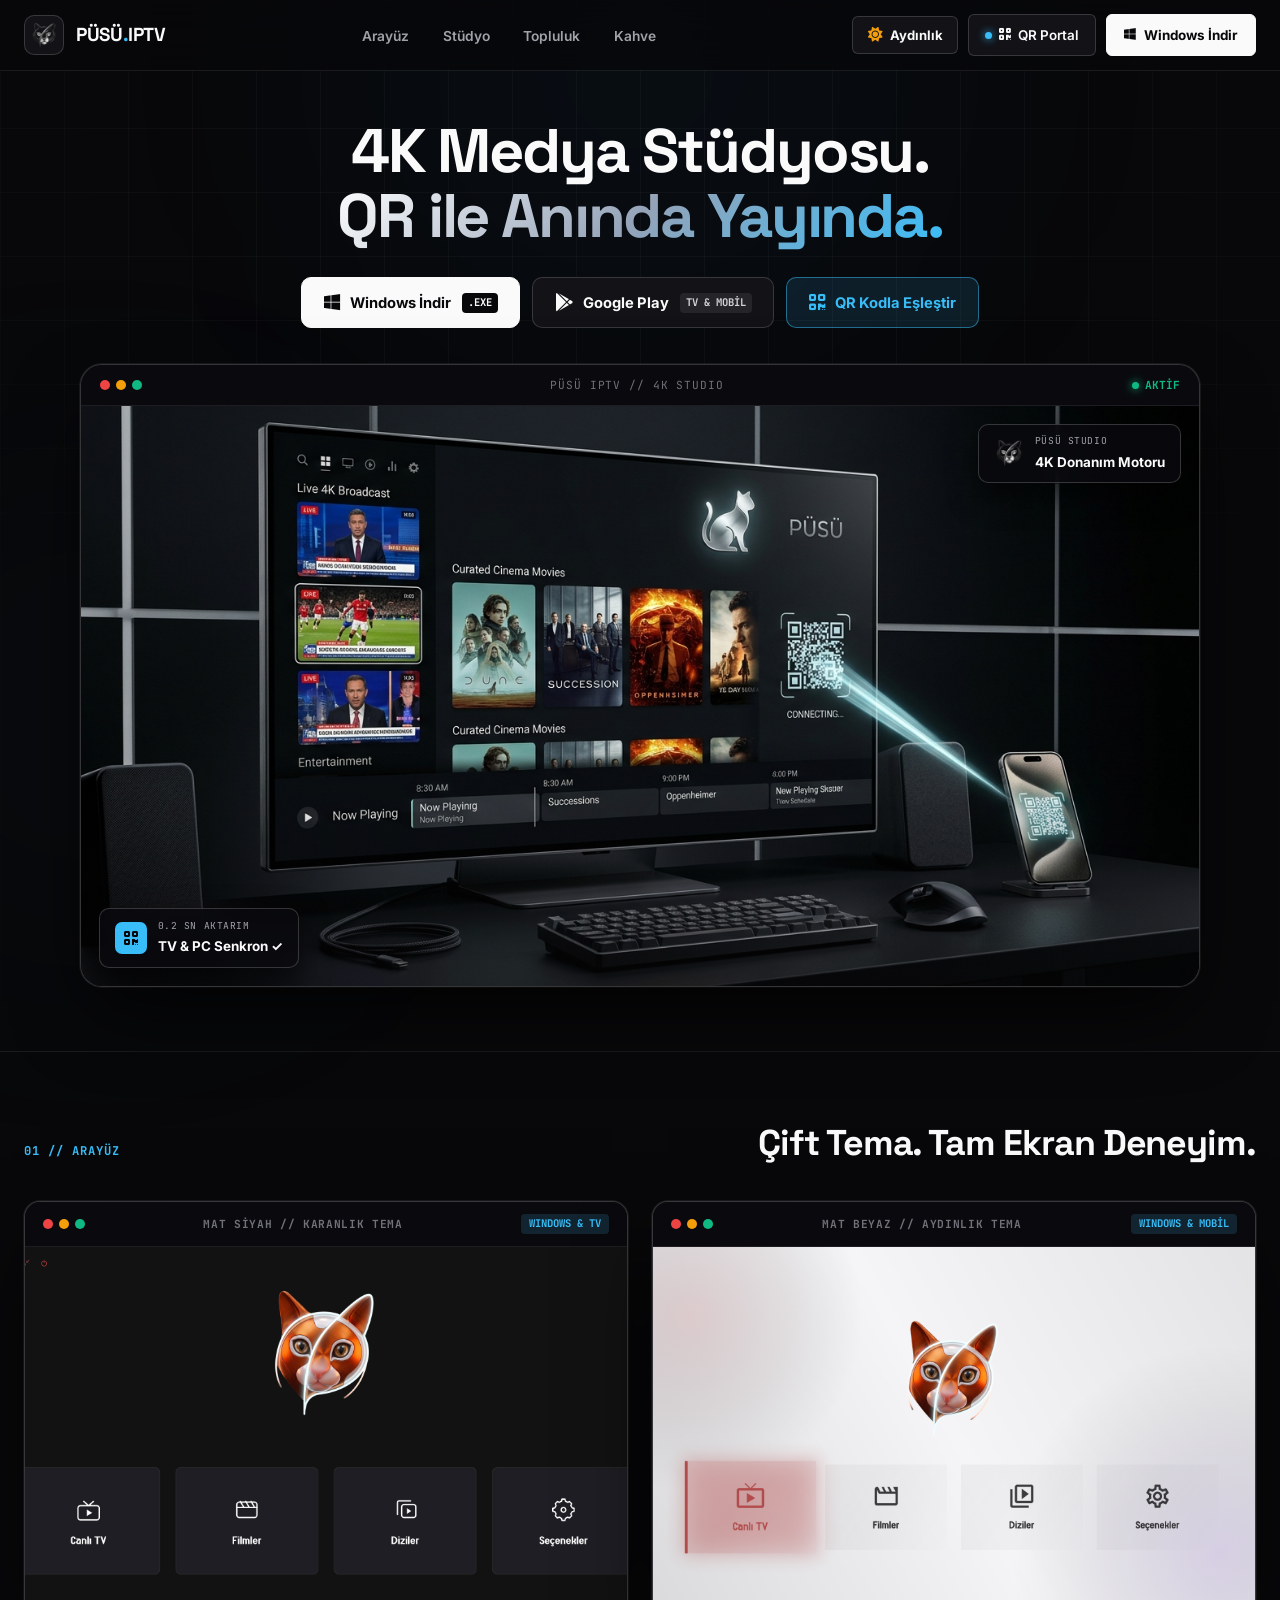
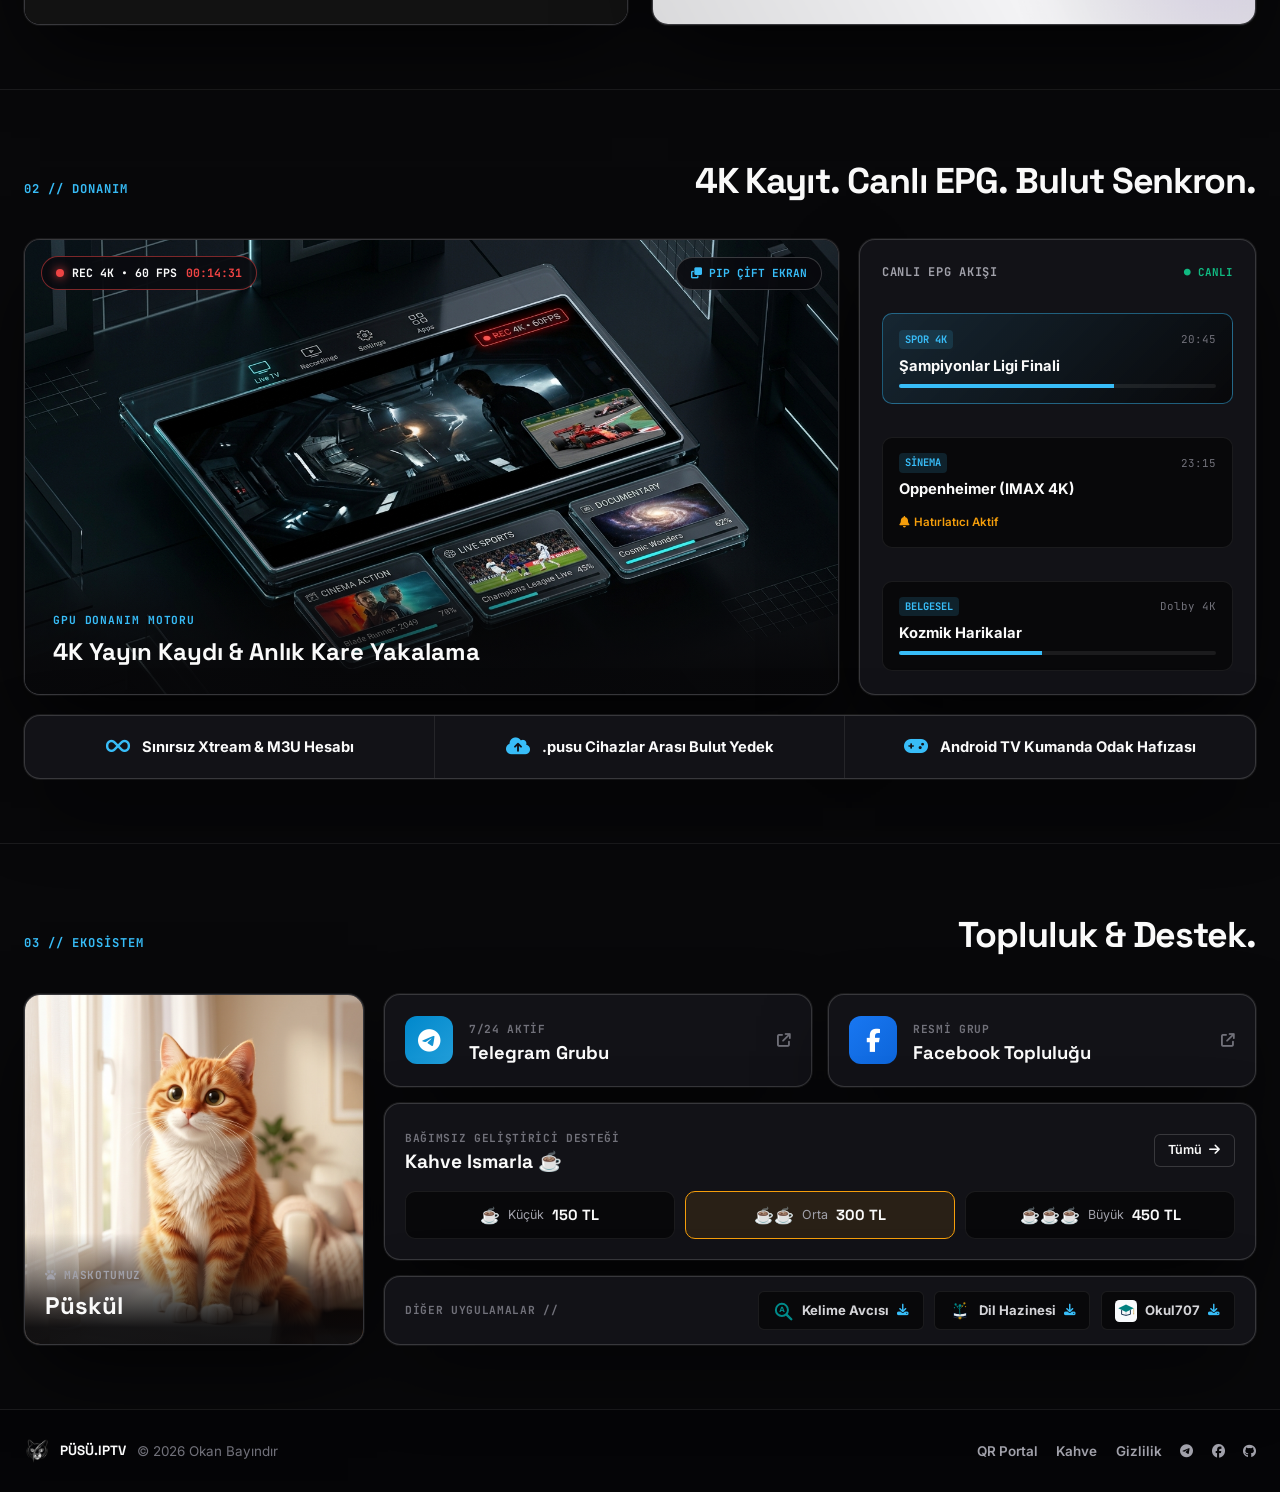
==== commit 470961f8: "Remove marked sections and add Dark/Light dual theme switcher (v19.6.0)" ====
--- a/index.html
+++ b/index.html
@@ -1,5 +1,5 @@
 <!DOCTYPE html>
-<html lang="tr">
+<html lang="tr" data-theme="dark">
 
 <head>
     <meta charset="UTF-8">
@@ -7,9 +7,9 @@
     <meta http-equiv="Cache-Control" content="no-cache, no-store, must-revalidate">
     <meta http-equiv="Pragma" content="no-cache">
     <meta http-equiv="Expires" content="0">
-    <title>PÜSÜ IPTV — 4K Medya Stüdyosu • Windows 19.3.0 &amp; Android TV</title>
-    <meta name="description" content="Püsü IPTV — QR kodla anında eşleşme, 4K medya oynatıcı. Windows 19.3.0 ve Android TV.">
-    <link rel="icon" type="image/png" href="pusu_logo.png?v=19.5.0">
+    <title>PÜSÜ IPTV — 4K Medya Stüdyosu • Windows &amp; Android TV</title>
+    <meta name="description" content="Püsü IPTV — QR kodla anında eşleşme, 4K medya oynatıcı. Windows ve Android TV.">
+    <link rel="icon" type="image/png" href="pusu_logo.png?v=19.6.0">
     <script>
         (function () {
             var params = new URLSearchParams(window.location.search);
@@ -17,6 +17,8 @@
                 window.location.replace('qr.html' + window.location.search + window.location.hash);
                 return;
             }
+            var savedTheme = localStorage.getItem('pusu_theme') || 'dark';
+            document.documentElement.setAttribute('data-theme', savedTheme);
         })();
         document.addEventListener('error', function (e) {
             if (e.target.tagName === 'IMG') {
@@ -34,8 +36,8 @@
     <link href="https://fonts.googleapis.com/css2?family=Inter:wght@500;600;700;800;900&family=JetBrains+Mono:wght@500;600;700&family=Space+Grotesk:wght@700;800&display=swap" rel="stylesheet">
     <link rel="stylesheet" href="https://cdnjs.cloudflare.com/ajax/libs/font-awesome/6.4.0/css/all.min.css">
     <link rel="preload" href="Canada.otf" as="font" type="font/otf" crossorigin>
-    <link rel="stylesheet" href="style.css?v=19.5.0">
-    <link rel="stylesheet" href="css/style.css?v=19.5.0">
+    <link rel="stylesheet" href="style.css?v=19.6.0">
+    <link rel="stylesheet" href="css/style.css?v=19.6.0">
 </head>
 
 <body>
@@ -49,25 +51,30 @@
         <div class="container nav-container">
             <a href="#" class="brand-logo">
                 <div class="brand-emblem">
-                    <img src="pusu_logo.png?v=19.5.0" alt="Püsü IPTV" class="brand-icon">
+                    <img src="pusu_logo.png?v=19.6.0" alt="Püsü IPTV" class="brand-icon">
                 </div>
                 <div class="brand-meta">
                     <span class="brand-name">PÜSÜ<span class="brand-dot">.</span>IPTV</span>
-                    <span class="brand-ver">v19.3.0</span>
                 </div>
             </a>
 
             <nav class="main-nav" id="mainNav">
                 <ul>
-                    <li><a href="#qr-giris">QR Giriş</a></li>
                     <li><a href="#arayuz">Arayüz</a></li>
-                    <li><a href="#moduller">Modüller</a></li>
                     <li><a href="#studyo">Stüdyo</a></li>
                     <li><a href="#topluluk">Topluluk</a></li>
+                    <li><a href="kahve.html">Kahve</a></li>
                 </ul>
             </nav>
 
             <div class="header-actions">
+                <!-- Karanlık / Aydınlık Tema Değiştirici -->
+                <button class="theme-toggle-btn" id="themeToggleBtn" aria-label="Temayı Değiştir" title="Karanlık / Aydınlık Tema">
+                    <i class="fas fa-sun theme-icon-light"></i>
+                    <i class="fas fa-moon theme-icon-dark"></i>
+                    <span class="theme-label" id="themeToggleLabel">Aydınlık</span>
+                </button>
+
                 <a href="qr.html" class="btn-ds-outline">
                     <span class="qr-live-dot"></span>
                     <i class="fas fa-qrcode"></i>
@@ -75,7 +82,7 @@
                 </a>
                 <a href="https://github.com/Okan707/pusu.iptv/releases/download/19.3.0/Pusu_IPTV_Setup.exe" class="btn-ds-primary btn-header-download">
                     <i class="fab fa-windows"></i>
-                    <span>Win 19.3.0</span>
+                    <span>Windows İndir</span>
                 </a>
                 <button class="mobile-menu-toggle" id="mobileMenuBtn" aria-label="Menü">
                     <span></span>
@@ -87,18 +94,11 @@
     </header>
 
     <!-- ==========================================================================
-         01 // VİTRİN & ANINDA QR GİRİŞ (GÖRSEL ODAKLI HERO)
+         01 // VİTRİN & İNDİRME (GÖRSEL ODAKLI HERO)
          ========================================================================== -->
     <section class="ds-hero" id="hero">
         <div class="container">
             <div class="hero-top-center reveal-fade-up">
-                <div class="ds-eyebrow">
-                    <span class="status-led"></span>
-                    <span class="eyebrow-index">WIN 19.3.0 &amp; ANDROID TV</span>
-                    <span class="eyebrow-divider"></span>
-                    <span class="eyebrow-badge">4K 60FPS GPU</span>
-                </div>
-
                 <h1 class="ds-hero-title">
                     4K Medya Stüdyosu.<br>
                     <span class="text-gradient-titanium">QR ile Anında Yayında.</span>
@@ -108,7 +108,7 @@
                 <div class="hero-action-dock">
                     <a href="https://github.com/Okan707/pusu.iptv/releases/download/19.3.0/Pusu_IPTV_Setup.exe" class="btn-dock btn-dock-win">
                         <i class="fab fa-windows"></i>
-                        <span>Windows 19.3.0 İndir</span>
+                        <span>Windows İndir</span>
                         <small>.EXE</small>
                     </a>
 
@@ -139,10 +139,10 @@
                         <div class="image-vignette"></div>
 
                         <div class="hud-chip hud-top-right">
-                            <img src="pusu_logo.png?v=19.5.0" alt="Püsü" class="hud-cat-icon">
+                            <img src="pusu_logo.png?v=19.6.0" alt="Püsü" class="hud-cat-icon">
                             <div>
-                                <span class="hud-chip-label">ENGINE</span>
-                                <strong class="hud-chip-value">v19.3.0 Titanium</strong>
+                                <span class="hud-chip-label">PÜSÜ STUDIO</span>
+                                <strong class="hud-chip-value">4K Donanım Motoru</strong>
                             </div>
                         </div>
 
@@ -154,27 +154,6 @@
                             </div>
                         </div>
                     </div>
-                </div>
-            </div>
-
-            <!-- Kompakt QR Kod Eşleştirme Barı -->
-            <div class="qr-compact-dock reveal-fade-up" id="qr-giris">
-                <form class="qr-quick-bar" id="quickQrForm" action="qr.html" method="get">
-                    <div class="quick-input-wrap">
-                        <span class="input-prefix"><i class="fas fa-qrcode"></i> TV / PC KODU</span>
-                        <input type="text" name="code" id="quickPairCode" placeholder="6 Haneli Kod (Örn: 742910)" maxlength="6" autocomplete="off">
-                    </div>
-                    <button type="submit" class="btn-ds-primary btn-terminal-submit">
-                        <i class="fas fa-paper-plane"></i>
-                        <span>Cihaza Gönder</span>
-                    </button>
-                </form>
-
-                <div class="qr-format-pills">
-                    <a href="qr.html?tab=xtream" class="qf-pill"><i class="fas fa-server"></i> Xtream API</a>
-                    <a href="qr.html?tab=m3u" class="qf-pill"><i class="fas fa-link"></i> M3U URL</a>
-                    <a href="qr.html?tab=file" class="qf-pill"><i class="fas fa-file-arrow-up"></i> .M3U Dosya</a>
-                    <a href="qr.html?tab=profile" class="qf-pill"><i class="fas fa-cloud-arrow-up"></i> .pusu Profil</a>
                 </div>
             </div>
         </div>
@@ -194,7 +173,7 @@
                 <div class="screen-card-large reveal-fade-up">
                     <div class="screen-bar">
                         <div class="frame-dots"><span></span><span></span><span></span></div>
-                        <span class="mono-xs">MAT SİYAH // STÜDYO TEMA</span>
+                        <span class="mono-xs">MAT SİYAH // KARANLIK TEMA</span>
                         <span class="screen-tag">WINDOWS &amp; TV</span>
                     </div>
                     <div class="screen-img-wrap">
@@ -205,7 +184,7 @@
                 <div class="screen-card-large reveal-fade-up">
                     <div class="screen-bar">
                         <div class="frame-dots"><span></span><span></span><span></span></div>
-                        <span class="mono-xs">MAT BEYAZ // MİNİMAL TEMA</span>
+                        <span class="mono-xs">MAT BEYAZ // AYDINLIK TEMA</span>
                         <span class="screen-tag">WINDOWS &amp; MOBİL</span>
                     </div>
                     <div class="screen-img-wrap">
@@ -217,70 +196,12 @@
     </section>
 
     <!-- ==========================================================================
-         03 // 4 ANA MODÜL (GÖRSEL KARTLAR, SIFIR AÇIKLAMA)
-         ========================================================================== -->
-    <section class="ds-section" id="moduller">
-        <div class="container">
-            <div class="ds-section-head-compact reveal-fade-up">
-                <span class="ds-index">02 // MODÜLLER</span>
-                <h2 class="ds-title">4 Çekirdek Modül.</h2>
-            </div>
-
-            <div class="ds-modules-grid">
-                <div class="ds-module-card reveal-fade-up">
-                    <div class="mod-top">
-                        <span class="mod-num">01</span>
-                        <span class="mod-pill">&lt;100ms Zapping</span>
-                    </div>
-                    <div class="mod-art">
-                        <img src="module_tv.png" alt="Canlı TV">
-                    </div>
-                    <h3>Canlı TV</h3>
-                </div>
-
-                <div class="ds-module-card reveal-fade-up">
-                    <div class="mod-top">
-                        <span class="mod-num">02</span>
-                        <span class="mod-pill">IMDb &amp; 4K VOD</span>
-                    </div>
-                    <div class="mod-art">
-                        <img src="module_movies.png" alt="Sinema">
-                    </div>
-                    <h3>Sinema</h3>
-                </div>
-
-                <div class="ds-module-card reveal-fade-up">
-                    <div class="mod-top">
-                        <span class="mod-num">03</span>
-                        <span class="mod-pill">Sezon &amp; Oto-Bölüm</span>
-                    </div>
-                    <div class="mod-art">
-                        <img src="module_series.png" alt="Diziler">
-                    </div>
-                    <h3>Diziler</h3>
-                </div>
-
-                <div class="ds-module-card reveal-fade-up">
-                    <div class="mod-top">
-                        <span class="mod-num">04</span>
-                        <span class="mod-pill">PIN &amp; .pusu Yedek</span>
-                    </div>
-                    <div class="mod-art">
-                        <img src="module_favorites.png" alt="Favori ve Kasa">
-                    </div>
-                    <h3>Favori &amp; Kasa</h3>
-                </div>
-            </div>
-        </div>
-    </section>
-
-    <!-- ==========================================================================
-         04 // STÜDYO GÜCÜ (GÖRSEL BENTO VİTRİNİ)
+         03 // STÜDYO GÜCÜ (GÖRSEL BENTO VİTRİNİ)
          ========================================================================== -->
     <section class="ds-section" id="studyo">
         <div class="container">
             <div class="ds-section-head-compact reveal-fade-up">
-                <span class="ds-index">03 // DONANIM</span>
+                <span class="ds-index">02 // DONANIM</span>
                 <h2 class="ds-title">4K Kayıt. Canlı EPG. Bulut Senkron.</h2>
             </div>
 
@@ -306,7 +227,7 @@
                     </div>
                 </div>
 
-                <!-- Canlı EPG & Google Play QR -->
+                <!-- Canlı EPG Akışı -->
                 <div class="bento-box bento-span-4 reveal-fade-up">
                     <div class="bento-epg-stage">
                         <div class="epg-header-bar">
@@ -329,20 +250,18 @@
                             <strong>Oppenheimer (IMAX 4K)</strong>
                             <span class="epg-remind-badge"><i class="fas fa-bell"></i> Hatırlatıcı Aktif</span>
                         </div>
-                    </div>
-
-                    <div class="bento-qr-mini">
-                        <div class="play-qr-img-wrap">
-                            <img src="android_qr.png" alt="Google Play QR">
-                        </div>
-                        <div class="play-qr-text">
-                            <span class="mono-xs">ANDROID TV &amp; MOBİL</span>
-                            <strong>Kamerayla Okut &amp; Yükle</strong>
-                        </div>
-                    </div>
-                </div>
-
-                <!-- Alt Özellik Barı: Tek Satır Net Başlıklar -->
+                        <div class="epg-track-card">
+                            <div class="epg-track-top">
+                                <span class="ch-tag">BELGESEL</span>
+                                <span class="ch-time">Dolby 4K</span>
+                            </div>
+                            <strong>Kozmik Harikalar</strong>
+                            <div class="epg-progress"><div class="epg-bar" style="width: 45%;"></div></div>
+                        </div>
+                    </div>
+                </div>
+
+                <!-- Alt Özellik Barı: 3 Net Başlık -->
                 <div class="bento-box bento-span-12 reveal-fade-up">
                     <div class="studio-specs-strip">
                         <div class="spec-pill-item">
@@ -357,10 +276,6 @@
                             <i class="fas fa-gamepad"></i>
                             <strong>Android TV Kumanda Odak Hafızası</strong>
                         </div>
-                        <div class="spec-pill-item">
-                            <i class="fas fa-gauge-high"></i>
-                            <strong>Dahili Yayın Hız Testi &amp; PIN Kilidi</strong>
-                        </div>
                     </div>
                 </div>
             </div>
@@ -368,19 +283,19 @@
     </section>
 
     <!-- ==========================================================================
-         05 // TOPLULUK, PÜSKÜL & DESTEK (KOMPAKT GÖRSEL KARTLAR)
+         04 // TOPLULUK, PÜSKÜL & DESTEK (KOMPAKT GÖRSEL KARTLAR)
          ========================================================================== -->
     <section class="ds-section" id="topluluk">
         <div class="container">
             <div class="ds-section-head-compact reveal-fade-up">
-                <span class="ds-index">04 // EKOSİSTEM</span>
+                <span class="ds-index">03 // EKOSİSTEM</span>
                 <h2 class="ds-title">Topluluk &amp; Destek.</h2>
             </div>
 
             <div class="ecosystem-grid">
                 <!-- Püskül Görsel Kartı -->
                 <div class="eco-mascot-card reveal-fade-up">
-                    <img src="puskul_waiting.png?v=19.5.0" alt="Püskül" class="eco-mascot-img">
+                    <img src="puskul_waiting.png?v=19.6.0" alt="Püskül" class="eco-mascot-img">
                     <div class="eco-mascot-overlay">
                         <span class="mono-xs"><i class="fas fa-paw"></i> MASKOTUMUZ</span>
                         <h3>Püskül</h3>
@@ -467,7 +382,7 @@
     <footer class="ds-footer-minimal">
         <div class="container ds-footer-bar">
             <div class="footer-brand-inline">
-                <img src="pusu_logo.png?v=19.5.0" alt="Püsü IPTV">
+                <img src="pusu_logo.png?v=19.6.0" alt="Püsü IPTV">
                 <strong>PÜSÜ.IPTV</strong>
                 <span>&copy; 2026 Okan Bayındır</span>
             </div>
@@ -483,7 +398,7 @@
         </div>
     </footer>
 
-    <script src="main.js?v=19.5.0"></script>
+    <script src="main.js?v=19.6.0"></script>
 </body>
 
 </html>
--- a/style.css
+++ b/style.css
@@ -1,6 +1,5 @@
 /* ==========================================================================
-   PÜSÜ IPTV — Visual-First Studio Stylesheet (v19.5.0)
-   Minimal Text • Large Visual Showcases • Zero Redundancy
+   PÜSÜ IPTV — Dual-Theme (Dark & Light) Visual-First Stylesheet (v19.6.0)
    ========================================================================== */
 
 @font-face {
@@ -14,12 +13,16 @@
     font-display: swap;
 }
 
-:root {
+/* KARANLIK TEMA (Varsayılan) */
+:root,
+[data-theme="dark"] {
     --bg-obsidian: #08080A;
     --bg-elevated: #0E0E12;
     --bg-card: #121217;
     --bg-card-hover: #17171E;
-    --bg-glass: rgba(18, 18, 23, 0.82);
+    --bg-header: rgba(8, 8, 10, 0.84);
+    --bg-chrome: #0A0A0E;
+    --bg-footer: #050507;
 
     --text-white: #FAFAFA;
     --text-silver: #D4D4D8;
@@ -34,7 +37,11 @@
 
     --border-hairline: rgba(255, 255, 255, 0.08);
     --border-strong: rgba(255, 255, 255, 0.16);
-    --border-active: rgba(56, 189, 248, 0.45);
+    --grid-line: rgba(255, 255, 255, 0.03);
+
+    --title-gradient: linear-gradient(135deg, #FFFFFF 0%, #94A3B8 50%, #38BDF8 100%);
+    --shadow-studio: 0 32px 80px -16px rgba(0, 0, 0, 0.85), 0 0 0 1px rgba(255, 255, 255, 0.08);
+    --shadow-glow-cyan: 0 16px 40px -10px rgba(56, 189, 248, 0.3);
 
     --radius-xl: 22px;
     --radius-lg: 16px;
@@ -45,10 +52,38 @@
     --font-display: 'Space Grotesk', 'Inter', 'Canada', sans-serif;
     --font-mono: 'JetBrains Mono', monospace;
 
-    --shadow-studio: 0 32px 80px -16px rgba(0, 0, 0, 0.85), 0 0 0 1px rgba(255, 255, 255, 0.08);
-    --shadow-glow-cyan: 0 16px 40px -10px rgba(56, 189, 248, 0.3);
     --transition-fast: 0.2s cubic-bezier(0.16, 1, 0.3, 1);
     --transition-smooth: 0.4s cubic-bezier(0.16, 1, 0.3, 1);
+}
+
+/* AYDINLIK TEMA */
+[data-theme="light"] {
+    --bg-obsidian: #F4F5F8;
+    --bg-elevated: #FFFFFF;
+    --bg-card: #FFFFFF;
+    --bg-card-hover: #F8FAFC;
+    --bg-header: rgba(255, 255, 255, 0.88);
+    --bg-chrome: #EEF0F5;
+    --bg-footer: #EAECEF;
+
+    --text-white: #0F172A;
+    --text-silver: #1E293B;
+    --text-muted: #475569;
+    --text-dim: #64748B;
+
+    --accent-cyan: #0284C7;
+    --accent-blue: #0071E3;
+    --accent-emerald: #059669;
+    --accent-red: #DC2626;
+    --accent-amber: #D97706;
+
+    --border-hairline: rgba(15, 23, 42, 0.08);
+    --border-strong: rgba(15, 23, 42, 0.15);
+    --grid-line: rgba(15, 23, 42, 0.035);
+
+    --title-gradient: linear-gradient(135deg, #0F172A 0%, #0284C7 65%, #38BDF8 100%);
+    --shadow-studio: 0 24px 60px -15px rgba(15, 23, 42, 0.14), 0 0 0 1px rgba(15, 23, 42, 0.08);
+    --shadow-glow-cyan: 0 14px 32px -8px rgba(2, 132, 199, 0.28);
 }
 
 *, *::before, *::after {
@@ -72,6 +107,7 @@
     -webkit-font-smoothing: antialiased;
     -moz-osx-font-smoothing: grayscale;
     position: relative;
+    transition: background-color 0.25s ease, color 0.25s ease;
 }
 
 i.fa, i.fab, i.fas, i.far, [class*="fa-"] {
@@ -112,8 +148,8 @@
     z-index: 0;
     pointer-events: none;
     background-image:
-        linear-gradient(to right, rgba(255, 255, 255, 0.03) 1px, transparent 1px),
-        linear-gradient(to bottom, rgba(255, 255, 255, 0.03) 1px, transparent 1px);
+        linear-gradient(to right, var(--grid-line) 1px, transparent 1px),
+        linear-gradient(to bottom, var(--grid-line) 1px, transparent 1px);
     background-size: 64px 64px;
     mask-image: radial-gradient(ellipse 85% 70% at 50% 15%, #000 40%, transparent 100%);
     -webkit-mask-image: radial-gradient(ellipse 85% 70% at 50% 15%, #000 40%, transparent 100%);
@@ -141,17 +177,7 @@
     height: 600px;
     top: 45%;
     left: -200px;
-    background: radial-gradient(circle, rgba(255, 255, 255, 0.04), transparent 70%);
-}
-
-.status-led {
-    width: 8px;
-    height: 8px;
-    border-radius: 50%;
-    background: var(--accent-emerald);
-    box-shadow: 0 0 10px var(--accent-emerald);
-    display: inline-block;
-    animation: pulseLed 2s infinite;
+    background: radial-gradient(circle, rgba(56, 189, 248, 0.05), transparent 70%);
 }
 
 @keyframes pulseLed {
@@ -178,7 +204,7 @@
 }
 
 /* ==========================================================================
-   Sticky Header
+   Sticky Header & Theme Switcher
    ========================================================================== */
 
 .main-header {
@@ -187,11 +213,11 @@
     left: 0;
     width: 100%;
     z-index: 1000;
-    background: rgba(8, 8, 10, 0.84);
+    background: var(--bg-header);
     backdrop-filter: saturate(180%) blur(20px);
     -webkit-backdrop-filter: saturate(180%) blur(20px);
     border-bottom: 1px solid var(--border-hairline);
-    transition: transform 0.35s cubic-bezier(0.16, 1, 0.3, 1);
+    transition: transform 0.35s cubic-bezier(0.16, 1, 0.3, 1), background-color 0.25s ease;
 }
 
 .main-header.header-hidden {
@@ -216,7 +242,7 @@
     width: 40px;
     height: 40px;
     border-radius: 10px;
-    background: linear-gradient(145deg, #1A1A22, #0D0D11);
+    background: var(--bg-card);
     border: 1px solid var(--border-strong);
     display: flex;
     align-items: center;
@@ -233,12 +259,11 @@
 .brand-meta {
     display: flex;
     align-items: baseline;
-    gap: 0.5rem;
 }
 
 .brand-name {
     font-family: var(--font-display);
-    font-size: 1.15rem;
+    font-size: 1.18rem;
     font-weight: 800;
     letter-spacing: -0.02em;
     color: var(--text-white);
@@ -246,16 +271,6 @@
 
 .brand-dot {
     color: var(--accent-cyan);
-}
-
-.brand-ver {
-    font-family: var(--font-mono);
-    font-size: 0.68rem;
-    color: var(--accent-cyan);
-    background: rgba(56, 189, 248, 0.12);
-    padding: 2px 6px;
-    border-radius: 4px;
-    font-weight: 700;
 }
 
 .main-nav ul {
@@ -276,13 +291,57 @@
 .main-nav a:hover,
 .main-nav a.active {
     color: var(--text-white);
-    background: rgba(255, 255, 255, 0.06);
+    background: var(--border-hairline);
 }
 
 .header-actions {
     display: flex;
     align-items: center;
     gap: 0.6rem;
+}
+
+/* Theme Toggle Button */
+.theme-toggle-btn {
+    display: inline-flex;
+    align-items: center;
+    gap: 0.45rem;
+    padding: 0.6rem 0.9rem;
+    background: var(--bg-card);
+    color: var(--text-white);
+    border: 1px solid var(--border-strong);
+    border-radius: var(--radius-sm);
+    font-family: var(--font-sans);
+    font-size: 0.82rem;
+    font-weight: 700;
+    cursor: pointer;
+    transition: var(--transition-fast);
+}
+
+.theme-toggle-btn:hover {
+    border-color: var(--accent-cyan);
+    transform: translateY(-2px);
+}
+
+.theme-toggle-btn i {
+    font-size: 0.92rem;
+    color: var(--accent-amber);
+}
+
+[data-theme="dark"] .theme-icon-dark {
+    display: none;
+}
+
+[data-theme="dark"] .theme-icon-light {
+    display: inline-block;
+}
+
+[data-theme="light"] .theme-icon-light {
+    display: none;
+}
+
+[data-theme="light"] .theme-icon-dark {
+    display: inline-block;
+    color: var(--accent-cyan);
 }
 
 .btn-ds-primary {
@@ -304,7 +363,7 @@
 .btn-ds-primary:hover {
     background: var(--accent-cyan);
     border-color: var(--accent-cyan);
-    color: #030712;
+    color: #FFFFFF;
     transform: translateY(-2px);
     box-shadow: var(--shadow-glow-cyan);
 }
@@ -315,7 +374,7 @@
     justify-content: center;
     gap: 0.45rem;
     padding: 0.6rem 1rem;
-    background: rgba(255, 255, 255, 0.04);
+    background: var(--bg-card);
     color: var(--text-white);
     font-weight: 600;
     font-size: 0.84rem;
@@ -326,8 +385,7 @@
 }
 
 .btn-ds-outline:hover {
-    background: rgba(255, 255, 255, 0.1);
-    border-color: var(--text-white);
+    border-color: var(--accent-cyan);
     transform: translateY(-2px);
 }
 
@@ -361,7 +419,7 @@
 }
 
 /* ==========================================================================
-   01 // VISUAL-FIRST HERO & COMPACT QR DOCK
+   01 // VISUAL-FIRST HERO
    ========================================================================== */
 
 .ds-hero {
@@ -373,38 +431,6 @@
     text-align: center;
     max-width: 820px;
     margin: 0 auto 2.25rem;
-}
-
-.ds-eyebrow {
-    display: inline-flex;
-    align-items: center;
-    gap: 0.65rem;
-    margin-bottom: 1.1rem;
-    padding: 0.35rem 0.85rem;
-    background: rgba(255, 255, 255, 0.04);
-    border: 1px solid var(--border-hairline);
-    border-radius: 99px;
-}
-
-.eyebrow-index {
-    font-family: var(--font-mono);
-    font-size: 0.72rem;
-    font-weight: 700;
-    color: var(--text-silver);
-    letter-spacing: 0.06em;
-}
-
-.eyebrow-divider {
-    width: 1px;
-    height: 12px;
-    background: var(--border-strong);
-}
-
-.eyebrow-badge {
-    font-family: var(--font-mono);
-    font-size: 0.72rem;
-    font-weight: 700;
-    color: var(--accent-cyan);
 }
 
 .ds-hero-title {
@@ -414,10 +440,11 @@
     line-height: 1.06;
     letter-spacing: -0.035em;
     margin-bottom: 1.75rem;
+    color: var(--text-white);
 }
 
 .text-gradient-titanium {
-    background: linear-gradient(135deg, #FFFFFF 0%, #94A3B8 50%, #38BDF8 100%);
+    background: var(--title-gradient);
     -webkit-background-clip: text;
     -webkit-text-fill-color: transparent;
 }
@@ -454,7 +481,7 @@
     font-size: 0.66rem;
     padding: 2px 6px;
     border-radius: 4px;
-    background: rgba(255, 255, 255, 0.1);
+    background: var(--border-hairline);
     color: var(--text-silver);
 }
 
@@ -472,12 +499,13 @@
 .btn-dock-win:hover {
     background: var(--accent-cyan);
     border-color: var(--accent-cyan);
+    color: #FFFFFF;
     transform: translateY(-2px);
     box-shadow: var(--shadow-glow-cyan);
 }
 
 .btn-dock-play:hover {
-    border-color: var(--text-white);
+    border-color: var(--accent-cyan);
     background: var(--bg-card-hover);
     transform: translateY(-2px);
 }
@@ -490,7 +518,7 @@
 
 .btn-dock-qr:hover {
     background: var(--accent-cyan);
-    color: var(--bg-obsidian);
+    color: #FFFFFF;
     transform: translateY(-2px);
     box-shadow: var(--shadow-glow-cyan);
 }
@@ -498,7 +526,7 @@
 /* Large Hero Visual Showcase */
 .hero-showcase-frame {
     max-width: 1120px;
-    margin: 0 auto 1.5rem;
+    margin: 0 auto;
 }
 
 .studio-frame-outer {
@@ -514,7 +542,7 @@
     align-items: center;
     justify-content: space-between;
     padding: 0.7rem 1.2rem;
-    background: #0A0A0E;
+    background: var(--bg-chrome);
     border-bottom: 1px solid var(--border-hairline);
 }
 
@@ -581,7 +609,7 @@
 .image-vignette {
     position: absolute;
     inset: 0;
-    background: linear-gradient(to top, rgba(8, 8, 10, 0.55) 0%, transparent 35%);
+    background: linear-gradient(to top, rgba(8, 8, 10, 0.5) 0%, transparent 35%);
     pointer-events: none;
 }
 
@@ -613,8 +641,8 @@
     width: 32px;
     height: 32px;
     border-radius: 7px;
-    background: var(--accent-cyan);
-    color: var(--bg-obsidian);
+    background: #38BDF8;
+    color: #08080A;
     display: flex;
     align-items: center;
     justify-content: center;
@@ -625,120 +653,18 @@
     display: block;
     font-family: var(--font-mono);
     font-size: 0.6rem;
-    color: var(--text-dim);
+    color: #A1A1AA;
     letter-spacing: 0.06em;
 }
 
 .hud-chip-value {
     font-size: 0.84rem;
-    color: var(--text-white);
-    font-weight: 700;
-}
-
-/* Compact QR Pairing Bar under Hero Image */
-.qr-compact-dock {
-    max-width: 1120px;
-    margin: 0 auto;
-    background: var(--bg-elevated);
-    border: 1px solid var(--border-strong);
-    border-radius: var(--radius-lg);
-    padding: 1.1rem 1.25rem;
-    display: flex;
-    align-items: center;
-    justify-content: space-between;
-    gap: 1rem;
-    flex-wrap: wrap;
-}
-
-.qr-quick-bar {
-    display: flex;
-    align-items: center;
-    gap: 0.65rem;
-    flex: 1;
-    min-width: 300px;
-}
-
-.quick-input-wrap {
-    display: flex;
-    align-items: center;
-    flex: 1;
-    background: var(--bg-obsidian);
-    border: 1px solid var(--border-strong);
-    border-radius: var(--radius-sm);
-    padding: 0 0.95rem;
-    height: 46px;
-}
-
-.quick-input-wrap:focus-within {
-    border-color: var(--accent-cyan);
-}
-
-.input-prefix {
-    font-family: var(--font-mono);
-    font-size: 0.74rem;
-    font-weight: 700;
-    color: var(--accent-cyan);
-    margin-right: 0.75rem;
-    white-space: nowrap;
-    display: inline-flex;
-    align-items: center;
-    gap: 0.4rem;
-}
-
-.quick-input-wrap input {
-    width: 100%;
-    background: transparent;
-    border: none;
-    outline: none;
-    color: var(--text-white);
-    font-family: var(--font-mono);
-    font-size: 0.92rem;
-    font-weight: 600;
-}
-
-.quick-input-wrap input::placeholder {
-    color: var(--text-dim);
-    font-weight: 400;
-}
-
-.btn-terminal-submit {
-    height: 46px;
-    padding: 0 1.2rem;
-    white-space: nowrap;
-}
-
-.qr-format-pills {
-    display: flex;
-    align-items: center;
-    gap: 0.5rem;
-    flex-wrap: wrap;
-}
-
-.qf-pill {
-    display: inline-flex;
-    align-items: center;
-    gap: 0.45rem;
-    padding: 0.6rem 0.9rem;
-    background: var(--bg-card);
-    border: 1px solid var(--border-hairline);
-    border-radius: var(--radius-sm);
-    font-size: 0.8rem;
-    font-weight: 700;
-    color: var(--text-silver);
-}
-
-.qf-pill i {
-    color: var(--accent-cyan);
-}
-
-.qf-pill:hover {
-    border-color: var(--accent-cyan);
-    color: var(--text-white);
-    transform: translateY(-2px);
+    color: #FAFAFA;
+    font-weight: 700;
 }
 
 /* ==========================================================================
-   COMMON COMPACT SECTION HEADER (SHORT & CLEAR TITLES, NO DESCRIPTIONS)
+   COMMON COMPACT SECTION HEADER
    ========================================================================== */
 
 .ds-section {
@@ -800,7 +726,7 @@
     align-items: center;
     justify-content: space-between;
     padding: 0.75rem 1.1rem;
-    background: #070709;
+    background: var(--bg-chrome);
     border-bottom: 1px solid var(--border-hairline);
 }
 
@@ -809,7 +735,7 @@
     font-size: 0.66rem;
     font-weight: 700;
     color: var(--accent-cyan);
-    background: rgba(56, 189, 248, 0.12);
+    background: rgba(56, 189, 248, 0.14);
     padding: 2px 8px;
     border-radius: 4px;
 }
@@ -832,91 +758,7 @@
 }
 
 /* ==========================================================================
-   03 // 4 CORE MODULES (VISUAL CARDS, ZERO PARAGRAPHS)
-   ========================================================================== */
-
-.ds-modules-grid {
-    display: grid;
-    grid-template-columns: repeat(4, 1fr);
-    gap: 1.25rem;
-}
-
-.ds-module-card {
-    background: var(--bg-card);
-    border: 1px solid var(--border-strong);
-    border-radius: var(--radius-lg);
-    padding: 1.4rem;
-    display: flex;
-    flex-direction: column;
-    align-items: center;
-    text-align: center;
-    transition: var(--transition-smooth);
-}
-
-.ds-module-card:hover {
-    background: var(--bg-card-hover);
-    border-color: var(--accent-cyan);
-    transform: translateY(-5px);
-    box-shadow: var(--shadow-studio);
-}
-
-.mod-top {
-    width: 100%;
-    display: flex;
-    align-items: center;
-    justify-content: space-between;
-    margin-bottom: 1rem;
-}
-
-.mod-num {
-    font-family: var(--font-mono);
-    font-size: 0.74rem;
-    font-weight: 700;
-    color: var(--text-dim);
-}
-
-.mod-pill {
-    font-family: var(--font-mono);
-    font-size: 0.68rem;
-    font-weight: 700;
-    color: var(--accent-cyan);
-    background: rgba(56, 189, 248, 0.12);
-    padding: 3px 8px;
-    border-radius: 4px;
-}
-
-.mod-art {
-    width: 100%;
-    height: 190px;
-    display: flex;
-    align-items: center;
-    justify-content: center;
-    margin-bottom: 1rem;
-    background: radial-gradient(circle, rgba(56, 189, 248, 0.1) 0%, rgba(255, 255, 255, 0.02) 70%);
-    border-radius: var(--radius-md);
-    padding: 1rem;
-}
-
-.mod-art img {
-    max-height: 155px;
-    width: auto;
-    object-fit: contain;
-    transition: transform 0.35s ease;
-}
-
-.ds-module-card:hover .mod-art img {
-    transform: scale(1.1) translateY(-4px);
-}
-
-.ds-module-card h3 {
-    font-family: var(--font-display);
-    font-size: 1.3rem;
-    font-weight: 800;
-    color: var(--text-white);
-}
-
-/* ==========================================================================
-   04 // STÜDYO DONANIM BENTO (VISUAL OVERLAY, ZERO PARAGRAPHS)
+   03 // STÜDYO DONANIM BENTO
    ========================================================================== */
 
 .ds-bento-grid {
@@ -933,6 +775,7 @@
     display: flex;
     flex-direction: column;
     justify-content: space-between;
+    box-shadow: var(--shadow-studio);
 }
 
 .bento-span-8 { grid-column: span 8; }
@@ -983,7 +826,7 @@
     font-family: var(--font-mono);
     font-size: 0.7rem;
     font-weight: 700;
-    color: var(--accent-cyan);
+    color: #38BDF8;
     letter-spacing: 0.08em;
     margin-bottom: 0.3rem;
 }
@@ -992,7 +835,7 @@
     font-family: var(--font-display);
     font-size: 1.5rem;
     font-weight: 800;
-    color: var(--text-white);
+    color: #FAFAFA;
 }
 
 .rec-live-badge {
@@ -1007,37 +850,40 @@
     font-family: var(--font-mono);
     font-size: 0.72rem;
     font-weight: 700;
+    color: #FAFAFA;
 }
 
 .rec-dot-pulse {
     width: 8px;
     height: 8px;
     border-radius: 50%;
-    background: var(--accent-red);
-    box-shadow: 0 0 10px var(--accent-red);
+    background: #EF4444;
+    box-shadow: 0 0 10px #EF4444;
     animation: pulseLed 1.2s infinite;
 }
 
-.rec-timer { color: var(--accent-red); }
+.rec-timer { color: #EF4444; }
 
 .pip-mode-tag {
     padding: 0.45rem 0.85rem;
     background: rgba(10, 10, 14, 0.88);
     backdrop-filter: blur(10px);
-    border: 1px solid var(--border-strong);
+    border: 1px solid rgba(255, 255, 255, 0.2);
     border-radius: 99px;
     font-family: var(--font-mono);
     font-size: 0.7rem;
     font-weight: 700;
-    color: var(--accent-cyan);
-}
-
-/* Right Bento Column: EPG + Play Store QR */
+    color: #38BDF8;
+}
+
+/* Right Bento Column: EPG */
 .bento-epg-stage {
-    padding: 1.35rem;
+    padding: 1.4rem;
     display: flex;
     flex-direction: column;
-    gap: 0.75rem;
+    justify-content: space-between;
+    height: 100%;
+    gap: 0.85rem;
 }
 
 .epg-header-bar {
@@ -1054,22 +900,22 @@
 }
 
 .epg-track-card {
-    padding: 0.85rem 1rem;
+    padding: 0.95rem 1rem;
     background: var(--bg-obsidian);
     border: 1px solid var(--border-hairline);
     border-radius: var(--radius-md);
 }
 
 .epg-track-card.active {
-    border-color: rgba(56, 189, 248, 0.4);
-    background: linear-gradient(135deg, rgba(56, 189, 248, 0.1), rgba(8, 8, 10, 0.95));
+    border-color: rgba(56, 189, 248, 0.45);
+    background: linear-gradient(135deg, rgba(56, 189, 248, 0.12), var(--bg-obsidian));
 }
 
 .epg-track-top {
     display: flex;
     align-items: center;
     justify-content: space-between;
-    margin-bottom: 0.3rem;
+    margin-bottom: 0.35rem;
 }
 
 .ch-tag {
@@ -1077,7 +923,7 @@
     font-size: 0.65rem;
     font-weight: 700;
     color: var(--accent-cyan);
-    background: rgba(56, 189, 248, 0.12);
+    background: rgba(56, 189, 248, 0.14);
     padding: 2px 6px;
     border-radius: 4px;
 }
@@ -1090,15 +936,15 @@
 
 .epg-track-card strong {
     display: block;
-    font-size: 0.9rem;
-    color: var(--text-white);
-    margin-bottom: 0.4rem;
+    font-size: 0.92rem;
+    color: var(--text-white);
+    margin-bottom: 0.45rem;
 }
 
 .epg-progress {
     width: 100%;
     height: 4px;
-    background: rgba(255, 255, 255, 0.08);
+    background: var(--border-hairline);
     border-radius: 99px;
     overflow: hidden;
 }
@@ -1117,50 +963,21 @@
     font-weight: 600;
 }
 
-.bento-qr-mini {
-    display: flex;
-    align-items: center;
-    gap: 1rem;
-    padding: 1.1rem 1.35rem;
-    background: var(--bg-obsidian);
-    border-top: 1px solid var(--border-hairline);
-}
-
-.play-qr-img-wrap {
-    width: 72px;
-    height: 72px;
-    border-radius: var(--radius-sm);
-    background: #FFFFFF;
-    padding: 5px;
-    flex-shrink: 0;
-}
-
-.play-qr-img-wrap img {
-    width: 100%;
-    height: 100%;
-    object-fit: contain;
-}
-
-.play-qr-text strong {
-    display: block;
-    font-size: 0.96rem;
-    color: var(--text-white);
-    margin-top: 0.2rem;
-}
-
-/* Spec Pills Bar */
+/* Spec Pills Bar (3 Columns) */
 .studio-specs-strip {
     display: grid;
-    grid-template-columns: repeat(4, 1fr);
+    grid-template-columns: repeat(3, 1fr);
 }
 
 .spec-pill-item {
     display: flex;
     align-items: center;
+    justify-content: center;
     gap: 0.75rem;
     padding: 1.25rem 1.4rem;
     border-right: 1px solid var(--border-hairline);
-    font-size: 0.9rem;
+    font-size: 0.92rem;
+    color: var(--text-white);
 }
 
 .spec-pill-item:last-child {
@@ -1173,7 +990,7 @@
 }
 
 /* ==========================================================================
-   05 // EKOSİSTEM: PÜSKÜL, TOPLULUK, KAHVE & PROJELER
+   04 // EKOSİSTEM: PÜSKÜL, TOPLULUK, KAHVE & PROJELER
    ========================================================================== */
 
 .ecosystem-grid {
@@ -1190,6 +1007,7 @@
     border: 1px solid var(--border-strong);
     background: var(--bg-card);
     min-height: 320px;
+    box-shadow: var(--shadow-studio);
 }
 
 .eco-mascot-img {
@@ -1212,11 +1030,15 @@
     background: linear-gradient(to top, rgba(8, 8, 10, 0.94) 15%, transparent 100%);
 }
 
+.eco-mascot-overlay .mono-xs {
+    color: #A1A1AA;
+}
+
 .eco-mascot-overlay h3 {
     font-family: var(--font-display);
     font-size: 1.5rem;
     font-weight: 800;
-    color: var(--text-white);
+    color: #FAFAFA;
     margin-top: 0.2rem;
 }
 
@@ -1242,10 +1064,11 @@
     border: 1px solid var(--border-strong);
     border-radius: var(--radius-lg);
     transition: var(--transition-fast);
+    box-shadow: var(--shadow-studio);
 }
 
 .eco-social-btn:hover {
-    border-color: var(--text-white);
+    border-color: var(--accent-cyan);
     transform: translateY(-3px);
 }
 
@@ -1257,7 +1080,7 @@
     align-items: center;
     justify-content: center;
     font-size: 1.45rem;
-    color: var(--text-white);
+    color: #FFFFFF;
     flex-shrink: 0;
 }
 
@@ -1290,6 +1113,7 @@
     border: 1px solid var(--border-strong);
     border-radius: var(--radius-lg);
     padding: 1.25rem;
+    box-shadow: var(--shadow-studio);
 }
 
 .eco-coffee-head {
@@ -1303,6 +1127,7 @@
     font-family: var(--font-display);
     font-size: 1.2rem;
     font-weight: 800;
+    color: var(--text-white);
 }
 
 .coffee-tiers-row {
@@ -1326,7 +1151,7 @@
 .c-tier:hover,
 .c-tier.featured {
     border-color: var(--accent-amber);
-    background: rgba(245, 158, 11, 0.08);
+    background: rgba(245, 158, 11, 0.1);
 }
 
 .c-emoji { font-size: 1rem; }
@@ -1341,9 +1166,10 @@
     gap: 1rem;
     padding: 0.9rem 1.25rem;
     background: var(--bg-card);
-    border: 1px solid var(--border-hairline);
+    border: 1px solid var(--border-strong);
     border-radius: var(--radius-lg);
     flex-wrap: wrap;
+    box-shadow: var(--shadow-studio);
 }
 
 .mini-proj-list {
@@ -1394,7 +1220,7 @@
 
 .ds-footer-minimal {
     padding: 1.75rem 0;
-    background: #050507;
+    background: var(--bg-footer);
 }
 
 .ds-footer-bar {
@@ -1469,13 +1295,17 @@
         grid-column: span 12;
     }
 
-    .studio-specs-strip,
-    .ds-modules-grid {
-        grid-template-columns: repeat(2, 1fr);
+    .studio-specs-strip {
+        grid-template-columns: 1fr;
     }
 
     .spec-pill-item {
+        border-right: none;
         border-bottom: 1px solid var(--border-hairline);
+    }
+
+    .spec-pill-item:last-child {
+        border-bottom: none;
     }
 
     .ecosystem-grid {
@@ -1497,7 +1327,7 @@
         top: 70px;
         left: 0;
         right: 0;
-        background: #0B0B0F;
+        background: var(--bg-elevated);
         border-bottom: 1px solid var(--border-strong);
         padding: 1rem;
         display: none;
@@ -1527,19 +1357,12 @@
 }
 
 @media (max-width: 560px) {
-    .ds-modules-grid,
-    .studio-specs-strip,
     .coffee-tiers-row {
         grid-template-columns: 1fr;
     }
 
-    .qr-quick-bar {
-        flex-direction: column;
-        align-items: stretch;
-        min-width: 100%;
-    }
-
-    .btn-ds-outline span {
+    .btn-ds-outline span,
+    .theme-label {
         display: none;
     }
 }
--- a/css/style.css
+++ b/css/style.css
@@ -1,6 +1,5 @@
 /* ==========================================================================
-   PÜSÜ IPTV — Visual-First Studio Stylesheet (v19.5.0)
-   Minimal Text • Large Visual Showcases • Zero Redundancy
+   PÜSÜ IPTV — Dual-Theme (Dark & Light) Visual-First Stylesheet (v19.6.0)
    ========================================================================== */
 
 @font-face {
@@ -14,12 +13,16 @@
     font-display: swap;
 }
 
-:root {
+/* KARANLIK TEMA (Varsayılan) */
+:root,
+[data-theme="dark"] {
     --bg-obsidian: #08080A;
     --bg-elevated: #0E0E12;
     --bg-card: #121217;
     --bg-card-hover: #17171E;
-    --bg-glass: rgba(18, 18, 23, 0.82);
+    --bg-header: rgba(8, 8, 10, 0.84);
+    --bg-chrome: #0A0A0E;
+    --bg-footer: #050507;
 
     --text-white: #FAFAFA;
     --text-silver: #D4D4D8;
@@ -34,7 +37,11 @@
 
     --border-hairline: rgba(255, 255, 255, 0.08);
     --border-strong: rgba(255, 255, 255, 0.16);
-    --border-active: rgba(56, 189, 248, 0.45);
+    --grid-line: rgba(255, 255, 255, 0.03);
+
+    --title-gradient: linear-gradient(135deg, #FFFFFF 0%, #94A3B8 50%, #38BDF8 100%);
+    --shadow-studio: 0 32px 80px -16px rgba(0, 0, 0, 0.85), 0 0 0 1px rgba(255, 255, 255, 0.08);
+    --shadow-glow-cyan: 0 16px 40px -10px rgba(56, 189, 248, 0.3);
 
     --radius-xl: 22px;
     --radius-lg: 16px;
@@ -45,10 +52,38 @@
     --font-display: 'Space Grotesk', 'Inter', 'Canada', sans-serif;
     --font-mono: 'JetBrains Mono', monospace;
 
-    --shadow-studio: 0 32px 80px -16px rgba(0, 0, 0, 0.85), 0 0 0 1px rgba(255, 255, 255, 0.08);
-    --shadow-glow-cyan: 0 16px 40px -10px rgba(56, 189, 248, 0.3);
     --transition-fast: 0.2s cubic-bezier(0.16, 1, 0.3, 1);
     --transition-smooth: 0.4s cubic-bezier(0.16, 1, 0.3, 1);
+}
+
+/* AYDINLIK TEMA */
+[data-theme="light"] {
+    --bg-obsidian: #F4F5F8;
+    --bg-elevated: #FFFFFF;
+    --bg-card: #FFFFFF;
+    --bg-card-hover: #F8FAFC;
+    --bg-header: rgba(255, 255, 255, 0.88);
+    --bg-chrome: #EEF0F5;
+    --bg-footer: #EAECEF;
+
+    --text-white: #0F172A;
+    --text-silver: #1E293B;
+    --text-muted: #475569;
+    --text-dim: #64748B;
+
+    --accent-cyan: #0284C7;
+    --accent-blue: #0071E3;
+    --accent-emerald: #059669;
+    --accent-red: #DC2626;
+    --accent-amber: #D97706;
+
+    --border-hairline: rgba(15, 23, 42, 0.08);
+    --border-strong: rgba(15, 23, 42, 0.15);
+    --grid-line: rgba(15, 23, 42, 0.035);
+
+    --title-gradient: linear-gradient(135deg, #0F172A 0%, #0284C7 65%, #38BDF8 100%);
+    --shadow-studio: 0 24px 60px -15px rgba(15, 23, 42, 0.14), 0 0 0 1px rgba(15, 23, 42, 0.08);
+    --shadow-glow-cyan: 0 14px 32px -8px rgba(2, 132, 199, 0.28);
 }
 
 *, *::before, *::after {
@@ -72,6 +107,7 @@
     -webkit-font-smoothing: antialiased;
     -moz-osx-font-smoothing: grayscale;
     position: relative;
+    transition: background-color 0.25s ease, color 0.25s ease;
 }
 
 i.fa, i.fab, i.fas, i.far, [class*="fa-"] {
@@ -112,8 +148,8 @@
     z-index: 0;
     pointer-events: none;
     background-image:
-        linear-gradient(to right, rgba(255, 255, 255, 0.03) 1px, transparent 1px),
-        linear-gradient(to bottom, rgba(255, 255, 255, 0.03) 1px, transparent 1px);
+        linear-gradient(to right, var(--grid-line) 1px, transparent 1px),
+        linear-gradient(to bottom, var(--grid-line) 1px, transparent 1px);
     background-size: 64px 64px;
     mask-image: radial-gradient(ellipse 85% 70% at 50% 15%, #000 40%, transparent 100%);
     -webkit-mask-image: radial-gradient(ellipse 85% 70% at 50% 15%, #000 40%, transparent 100%);
@@ -141,17 +177,7 @@
     height: 600px;
     top: 45%;
     left: -200px;
-    background: radial-gradient(circle, rgba(255, 255, 255, 0.04), transparent 70%);
-}
-
-.status-led {
-    width: 8px;
-    height: 8px;
-    border-radius: 50%;
-    background: var(--accent-emerald);
-    box-shadow: 0 0 10px var(--accent-emerald);
-    display: inline-block;
-    animation: pulseLed 2s infinite;
+    background: radial-gradient(circle, rgba(56, 189, 248, 0.05), transparent 70%);
 }
 
 @keyframes pulseLed {
@@ -178,7 +204,7 @@
 }
 
 /* ==========================================================================
-   Sticky Header
+   Sticky Header & Theme Switcher
    ========================================================================== */
 
 .main-header {
@@ -187,11 +213,11 @@
     left: 0;
     width: 100%;
     z-index: 1000;
-    background: rgba(8, 8, 10, 0.84);
+    background: var(--bg-header);
     backdrop-filter: saturate(180%) blur(20px);
     -webkit-backdrop-filter: saturate(180%) blur(20px);
     border-bottom: 1px solid var(--border-hairline);
-    transition: transform 0.35s cubic-bezier(0.16, 1, 0.3, 1);
+    transition: transform 0.35s cubic-bezier(0.16, 1, 0.3, 1), background-color 0.25s ease;
 }
 
 .main-header.header-hidden {
@@ -216,7 +242,7 @@
     width: 40px;
     height: 40px;
     border-radius: 10px;
-    background: linear-gradient(145deg, #1A1A22, #0D0D11);
+    background: var(--bg-card);
     border: 1px solid var(--border-strong);
     display: flex;
     align-items: center;
@@ -233,12 +259,11 @@
 .brand-meta {
     display: flex;
     align-items: baseline;
-    gap: 0.5rem;
 }
 
 .brand-name {
     font-family: var(--font-display);
-    font-size: 1.15rem;
+    font-size: 1.18rem;
     font-weight: 800;
     letter-spacing: -0.02em;
     color: var(--text-white);
@@ -246,16 +271,6 @@
 
 .brand-dot {
     color: var(--accent-cyan);
-}
-
-.brand-ver {
-    font-family: var(--font-mono);
-    font-size: 0.68rem;
-    color: var(--accent-cyan);
-    background: rgba(56, 189, 248, 0.12);
-    padding: 2px 6px;
-    border-radius: 4px;
-    font-weight: 700;
 }
 
 .main-nav ul {
@@ -276,13 +291,57 @@
 .main-nav a:hover,
 .main-nav a.active {
     color: var(--text-white);
-    background: rgba(255, 255, 255, 0.06);
+    background: var(--border-hairline);
 }
 
 .header-actions {
     display: flex;
     align-items: center;
     gap: 0.6rem;
+}
+
+/* Theme Toggle Button */
+.theme-toggle-btn {
+    display: inline-flex;
+    align-items: center;
+    gap: 0.45rem;
+    padding: 0.6rem 0.9rem;
+    background: var(--bg-card);
+    color: var(--text-white);
+    border: 1px solid var(--border-strong);
+    border-radius: var(--radius-sm);
+    font-family: var(--font-sans);
+    font-size: 0.82rem;
+    font-weight: 700;
+    cursor: pointer;
+    transition: var(--transition-fast);
+}
+
+.theme-toggle-btn:hover {
+    border-color: var(--accent-cyan);
+    transform: translateY(-2px);
+}
+
+.theme-toggle-btn i {
+    font-size: 0.92rem;
+    color: var(--accent-amber);
+}
+
+[data-theme="dark"] .theme-icon-dark {
+    display: none;
+}
+
+[data-theme="dark"] .theme-icon-light {
+    display: inline-block;
+}
+
+[data-theme="light"] .theme-icon-light {
+    display: none;
+}
+
+[data-theme="light"] .theme-icon-dark {
+    display: inline-block;
+    color: var(--accent-cyan);
 }
 
 .btn-ds-primary {
@@ -304,7 +363,7 @@
 .btn-ds-primary:hover {
     background: var(--accent-cyan);
     border-color: var(--accent-cyan);
-    color: #030712;
+    color: #FFFFFF;
     transform: translateY(-2px);
     box-shadow: var(--shadow-glow-cyan);
 }
@@ -315,7 +374,7 @@
     justify-content: center;
     gap: 0.45rem;
     padding: 0.6rem 1rem;
-    background: rgba(255, 255, 255, 0.04);
+    background: var(--bg-card);
     color: var(--text-white);
     font-weight: 600;
     font-size: 0.84rem;
@@ -326,8 +385,7 @@
 }
 
 .btn-ds-outline:hover {
-    background: rgba(255, 255, 255, 0.1);
-    border-color: var(--text-white);
+    border-color: var(--accent-cyan);
     transform: translateY(-2px);
 }
 
@@ -361,7 +419,7 @@
 }
 
 /* ==========================================================================
-   01 // VISUAL-FIRST HERO & COMPACT QR DOCK
+   01 // VISUAL-FIRST HERO
    ========================================================================== */
 
 .ds-hero {
@@ -373,38 +431,6 @@
     text-align: center;
     max-width: 820px;
     margin: 0 auto 2.25rem;
-}
-
-.ds-eyebrow {
-    display: inline-flex;
-    align-items: center;
-    gap: 0.65rem;
-    margin-bottom: 1.1rem;
-    padding: 0.35rem 0.85rem;
-    background: rgba(255, 255, 255, 0.04);
-    border: 1px solid var(--border-hairline);
-    border-radius: 99px;
-}
-
-.eyebrow-index {
-    font-family: var(--font-mono);
-    font-size: 0.72rem;
-    font-weight: 700;
-    color: var(--text-silver);
-    letter-spacing: 0.06em;
-}
-
-.eyebrow-divider {
-    width: 1px;
-    height: 12px;
-    background: var(--border-strong);
-}
-
-.eyebrow-badge {
-    font-family: var(--font-mono);
-    font-size: 0.72rem;
-    font-weight: 700;
-    color: var(--accent-cyan);
 }
 
 .ds-hero-title {
@@ -414,10 +440,11 @@
     line-height: 1.06;
     letter-spacing: -0.035em;
     margin-bottom: 1.75rem;
+    color: var(--text-white);
 }
 
 .text-gradient-titanium {
-    background: linear-gradient(135deg, #FFFFFF 0%, #94A3B8 50%, #38BDF8 100%);
+    background: var(--title-gradient);
     -webkit-background-clip: text;
     -webkit-text-fill-color: transparent;
 }
@@ -454,7 +481,7 @@
     font-size: 0.66rem;
     padding: 2px 6px;
     border-radius: 4px;
-    background: rgba(255, 255, 255, 0.1);
+    background: var(--border-hairline);
     color: var(--text-silver);
 }
 
@@ -472,12 +499,13 @@
 .btn-dock-win:hover {
     background: var(--accent-cyan);
     border-color: var(--accent-cyan);
+    color: #FFFFFF;
     transform: translateY(-2px);
     box-shadow: var(--shadow-glow-cyan);
 }
 
 .btn-dock-play:hover {
-    border-color: var(--text-white);
+    border-color: var(--accent-cyan);
     background: var(--bg-card-hover);
     transform: translateY(-2px);
 }
@@ -490,7 +518,7 @@
 
 .btn-dock-qr:hover {
     background: var(--accent-cyan);
-    color: var(--bg-obsidian);
+    color: #FFFFFF;
     transform: translateY(-2px);
     box-shadow: var(--shadow-glow-cyan);
 }
@@ -498,7 +526,7 @@
 /* Large Hero Visual Showcase */
 .hero-showcase-frame {
     max-width: 1120px;
-    margin: 0 auto 1.5rem;
+    margin: 0 auto;
 }
 
 .studio-frame-outer {
@@ -514,7 +542,7 @@
     align-items: center;
     justify-content: space-between;
     padding: 0.7rem 1.2rem;
-    background: #0A0A0E;
+    background: var(--bg-chrome);
     border-bottom: 1px solid var(--border-hairline);
 }
 
@@ -581,7 +609,7 @@
 .image-vignette {
     position: absolute;
     inset: 0;
-    background: linear-gradient(to top, rgba(8, 8, 10, 0.55) 0%, transparent 35%);
+    background: linear-gradient(to top, rgba(8, 8, 10, 0.5) 0%, transparent 35%);
     pointer-events: none;
 }
 
@@ -613,8 +641,8 @@
     width: 32px;
     height: 32px;
     border-radius: 7px;
-    background: var(--accent-cyan);
-    color: var(--bg-obsidian);
+    background: #38BDF8;
+    color: #08080A;
     display: flex;
     align-items: center;
     justify-content: center;
@@ -625,120 +653,18 @@
     display: block;
     font-family: var(--font-mono);
     font-size: 0.6rem;
-    color: var(--text-dim);
+    color: #A1A1AA;
     letter-spacing: 0.06em;
 }
 
 .hud-chip-value {
     font-size: 0.84rem;
-    color: var(--text-white);
-    font-weight: 700;
-}
-
-/* Compact QR Pairing Bar under Hero Image */
-.qr-compact-dock {
-    max-width: 1120px;
-    margin: 0 auto;
-    background: var(--bg-elevated);
-    border: 1px solid var(--border-strong);
-    border-radius: var(--radius-lg);
-    padding: 1.1rem 1.25rem;
-    display: flex;
-    align-items: center;
-    justify-content: space-between;
-    gap: 1rem;
-    flex-wrap: wrap;
-}
-
-.qr-quick-bar {
-    display: flex;
-    align-items: center;
-    gap: 0.65rem;
-    flex: 1;
-    min-width: 300px;
-}
-
-.quick-input-wrap {
-    display: flex;
-    align-items: center;
-    flex: 1;
-    background: var(--bg-obsidian);
-    border: 1px solid var(--border-strong);
-    border-radius: var(--radius-sm);
-    padding: 0 0.95rem;
-    height: 46px;
-}
-
-.quick-input-wrap:focus-within {
-    border-color: var(--accent-cyan);
-}
-
-.input-prefix {
-    font-family: var(--font-mono);
-    font-size: 0.74rem;
-    font-weight: 700;
-    color: var(--accent-cyan);
-    margin-right: 0.75rem;
-    white-space: nowrap;
-    display: inline-flex;
-    align-items: center;
-    gap: 0.4rem;
-}
-
-.quick-input-wrap input {
-    width: 100%;
-    background: transparent;
-    border: none;
-    outline: none;
-    color: var(--text-white);
-    font-family: var(--font-mono);
-    font-size: 0.92rem;
-    font-weight: 600;
-}
-
-.quick-input-wrap input::placeholder {
-    color: var(--text-dim);
-    font-weight: 400;
-}
-
-.btn-terminal-submit {
-    height: 46px;
-    padding: 0 1.2rem;
-    white-space: nowrap;
-}
-
-.qr-format-pills {
-    display: flex;
-    align-items: center;
-    gap: 0.5rem;
-    flex-wrap: wrap;
-}
-
-.qf-pill {
-    display: inline-flex;
-    align-items: center;
-    gap: 0.45rem;
-    padding: 0.6rem 0.9rem;
-    background: var(--bg-card);
-    border: 1px solid var(--border-hairline);
-    border-radius: var(--radius-sm);
-    font-size: 0.8rem;
-    font-weight: 700;
-    color: var(--text-silver);
-}
-
-.qf-pill i {
-    color: var(--accent-cyan);
-}
-
-.qf-pill:hover {
-    border-color: var(--accent-cyan);
-    color: var(--text-white);
-    transform: translateY(-2px);
+    color: #FAFAFA;
+    font-weight: 700;
 }
 
 /* ==========================================================================
-   COMMON COMPACT SECTION HEADER (SHORT & CLEAR TITLES, NO DESCRIPTIONS)
+   COMMON COMPACT SECTION HEADER
    ========================================================================== */
 
 .ds-section {
@@ -800,7 +726,7 @@
     align-items: center;
     justify-content: space-between;
     padding: 0.75rem 1.1rem;
-    background: #070709;
+    background: var(--bg-chrome);
     border-bottom: 1px solid var(--border-hairline);
 }
 
@@ -809,7 +735,7 @@
     font-size: 0.66rem;
     font-weight: 700;
     color: var(--accent-cyan);
-    background: rgba(56, 189, 248, 0.12);
+    background: rgba(56, 189, 248, 0.14);
     padding: 2px 8px;
     border-radius: 4px;
 }
@@ -832,91 +758,7 @@
 }
 
 /* ==========================================================================
-   03 // 4 CORE MODULES (VISUAL CARDS, ZERO PARAGRAPHS)
-   ========================================================================== */
-
-.ds-modules-grid {
-    display: grid;
-    grid-template-columns: repeat(4, 1fr);
-    gap: 1.25rem;
-}
-
-.ds-module-card {
-    background: var(--bg-card);
-    border: 1px solid var(--border-strong);
-    border-radius: var(--radius-lg);
-    padding: 1.4rem;
-    display: flex;
-    flex-direction: column;
-    align-items: center;
-    text-align: center;
-    transition: var(--transition-smooth);
-}
-
-.ds-module-card:hover {
-    background: var(--bg-card-hover);
-    border-color: var(--accent-cyan);
-    transform: translateY(-5px);
-    box-shadow: var(--shadow-studio);
-}
-
-.mod-top {
-    width: 100%;
-    display: flex;
-    align-items: center;
-    justify-content: space-between;
-    margin-bottom: 1rem;
-}
-
-.mod-num {
-    font-family: var(--font-mono);
-    font-size: 0.74rem;
-    font-weight: 700;
-    color: var(--text-dim);
-}
-
-.mod-pill {
-    font-family: var(--font-mono);
-    font-size: 0.68rem;
-    font-weight: 700;
-    color: var(--accent-cyan);
-    background: rgba(56, 189, 248, 0.12);
-    padding: 3px 8px;
-    border-radius: 4px;
-}
-
-.mod-art {
-    width: 100%;
-    height: 190px;
-    display: flex;
-    align-items: center;
-    justify-content: center;
-    margin-bottom: 1rem;
-    background: radial-gradient(circle, rgba(56, 189, 248, 0.1) 0%, rgba(255, 255, 255, 0.02) 70%);
-    border-radius: var(--radius-md);
-    padding: 1rem;
-}
-
-.mod-art img {
-    max-height: 155px;
-    width: auto;
-    object-fit: contain;
-    transition: transform 0.35s ease;
-}
-
-.ds-module-card:hover .mod-art img {
-    transform: scale(1.1) translateY(-4px);
-}
-
-.ds-module-card h3 {
-    font-family: var(--font-display);
-    font-size: 1.3rem;
-    font-weight: 800;
-    color: var(--text-white);
-}
-
-/* ==========================================================================
-   04 // STÜDYO DONANIM BENTO (VISUAL OVERLAY, ZERO PARAGRAPHS)
+   03 // STÜDYO DONANIM BENTO
    ========================================================================== */
 
 .ds-bento-grid {
@@ -933,6 +775,7 @@
     display: flex;
     flex-direction: column;
     justify-content: space-between;
+    box-shadow: var(--shadow-studio);
 }
 
 .bento-span-8 { grid-column: span 8; }
@@ -983,7 +826,7 @@
     font-family: var(--font-mono);
     font-size: 0.7rem;
     font-weight: 700;
-    color: var(--accent-cyan);
+    color: #38BDF8;
     letter-spacing: 0.08em;
     margin-bottom: 0.3rem;
 }
@@ -992,7 +835,7 @@
     font-family: var(--font-display);
     font-size: 1.5rem;
     font-weight: 800;
-    color: var(--text-white);
+    color: #FAFAFA;
 }
 
 .rec-live-badge {
@@ -1007,37 +850,40 @@
     font-family: var(--font-mono);
     font-size: 0.72rem;
     font-weight: 700;
+    color: #FAFAFA;
 }
 
 .rec-dot-pulse {
     width: 8px;
     height: 8px;
     border-radius: 50%;
-    background: var(--accent-red);
-    box-shadow: 0 0 10px var(--accent-red);
+    background: #EF4444;
+    box-shadow: 0 0 10px #EF4444;
     animation: pulseLed 1.2s infinite;
 }
 
-.rec-timer { color: var(--accent-red); }
+.rec-timer { color: #EF4444; }
 
 .pip-mode-tag {
     padding: 0.45rem 0.85rem;
     background: rgba(10, 10, 14, 0.88);
     backdrop-filter: blur(10px);
-    border: 1px solid var(--border-strong);
+    border: 1px solid rgba(255, 255, 255, 0.2);
     border-radius: 99px;
     font-family: var(--font-mono);
     font-size: 0.7rem;
     font-weight: 700;
-    color: var(--accent-cyan);
-}
-
-/* Right Bento Column: EPG + Play Store QR */
+    color: #38BDF8;
+}
+
+/* Right Bento Column: EPG */
 .bento-epg-stage {
-    padding: 1.35rem;
+    padding: 1.4rem;
     display: flex;
     flex-direction: column;
-    gap: 0.75rem;
+    justify-content: space-between;
+    height: 100%;
+    gap: 0.85rem;
 }
 
 .epg-header-bar {
@@ -1054,22 +900,22 @@
 }
 
 .epg-track-card {
-    padding: 0.85rem 1rem;
+    padding: 0.95rem 1rem;
     background: var(--bg-obsidian);
     border: 1px solid var(--border-hairline);
     border-radius: var(--radius-md);
 }
 
 .epg-track-card.active {
-    border-color: rgba(56, 189, 248, 0.4);
-    background: linear-gradient(135deg, rgba(56, 189, 248, 0.1), rgba(8, 8, 10, 0.95));
+    border-color: rgba(56, 189, 248, 0.45);
+    background: linear-gradient(135deg, rgba(56, 189, 248, 0.12), var(--bg-obsidian));
 }
 
 .epg-track-top {
     display: flex;
     align-items: center;
     justify-content: space-between;
-    margin-bottom: 0.3rem;
+    margin-bottom: 0.35rem;
 }
 
 .ch-tag {
@@ -1077,7 +923,7 @@
     font-size: 0.65rem;
     font-weight: 700;
     color: var(--accent-cyan);
-    background: rgba(56, 189, 248, 0.12);
+    background: rgba(56, 189, 248, 0.14);
     padding: 2px 6px;
     border-radius: 4px;
 }
@@ -1090,15 +936,15 @@
 
 .epg-track-card strong {
     display: block;
-    font-size: 0.9rem;
-    color: var(--text-white);
-    margin-bottom: 0.4rem;
+    font-size: 0.92rem;
+    color: var(--text-white);
+    margin-bottom: 0.45rem;
 }
 
 .epg-progress {
     width: 100%;
     height: 4px;
-    background: rgba(255, 255, 255, 0.08);
+    background: var(--border-hairline);
     border-radius: 99px;
     overflow: hidden;
 }
@@ -1117,50 +963,21 @@
     font-weight: 600;
 }
 
-.bento-qr-mini {
-    display: flex;
-    align-items: center;
-    gap: 1rem;
-    padding: 1.1rem 1.35rem;
-    background: var(--bg-obsidian);
-    border-top: 1px solid var(--border-hairline);
-}
-
-.play-qr-img-wrap {
-    width: 72px;
-    height: 72px;
-    border-radius: var(--radius-sm);
-    background: #FFFFFF;
-    padding: 5px;
-    flex-shrink: 0;
-}
-
-.play-qr-img-wrap img {
-    width: 100%;
-    height: 100%;
-    object-fit: contain;
-}
-
-.play-qr-text strong {
-    display: block;
-    font-size: 0.96rem;
-    color: var(--text-white);
-    margin-top: 0.2rem;
-}
-
-/* Spec Pills Bar */
+/* Spec Pills Bar (3 Columns) */
 .studio-specs-strip {
     display: grid;
-    grid-template-columns: repeat(4, 1fr);
+    grid-template-columns: repeat(3, 1fr);
 }
 
 .spec-pill-item {
     display: flex;
     align-items: center;
+    justify-content: center;
     gap: 0.75rem;
     padding: 1.25rem 1.4rem;
     border-right: 1px solid var(--border-hairline);
-    font-size: 0.9rem;
+    font-size: 0.92rem;
+    color: var(--text-white);
 }
 
 .spec-pill-item:last-child {
@@ -1173,7 +990,7 @@
 }
 
 /* ==========================================================================
-   05 // EKOSİSTEM: PÜSKÜL, TOPLULUK, KAHVE & PROJELER
+   04 // EKOSİSTEM: PÜSKÜL, TOPLULUK, KAHVE & PROJELER
    ========================================================================== */
 
 .ecosystem-grid {
@@ -1190,6 +1007,7 @@
     border: 1px solid var(--border-strong);
     background: var(--bg-card);
     min-height: 320px;
+    box-shadow: var(--shadow-studio);
 }
 
 .eco-mascot-img {
@@ -1212,11 +1030,15 @@
     background: linear-gradient(to top, rgba(8, 8, 10, 0.94) 15%, transparent 100%);
 }
 
+.eco-mascot-overlay .mono-xs {
+    color: #A1A1AA;
+}
+
 .eco-mascot-overlay h3 {
     font-family: var(--font-display);
     font-size: 1.5rem;
     font-weight: 800;
-    color: var(--text-white);
+    color: #FAFAFA;
     margin-top: 0.2rem;
 }
 
@@ -1242,10 +1064,11 @@
     border: 1px solid var(--border-strong);
     border-radius: var(--radius-lg);
     transition: var(--transition-fast);
+    box-shadow: var(--shadow-studio);
 }
 
 .eco-social-btn:hover {
-    border-color: var(--text-white);
+    border-color: var(--accent-cyan);
     transform: translateY(-3px);
 }
 
@@ -1257,7 +1080,7 @@
     align-items: center;
     justify-content: center;
     font-size: 1.45rem;
-    color: var(--text-white);
+    color: #FFFFFF;
     flex-shrink: 0;
 }
 
@@ -1290,6 +1113,7 @@
     border: 1px solid var(--border-strong);
     border-radius: var(--radius-lg);
     padding: 1.25rem;
+    box-shadow: var(--shadow-studio);
 }
 
 .eco-coffee-head {
@@ -1303,6 +1127,7 @@
     font-family: var(--font-display);
     font-size: 1.2rem;
     font-weight: 800;
+    color: var(--text-white);
 }
 
 .coffee-tiers-row {
@@ -1326,7 +1151,7 @@
 .c-tier:hover,
 .c-tier.featured {
     border-color: var(--accent-amber);
-    background: rgba(245, 158, 11, 0.08);
+    background: rgba(245, 158, 11, 0.1);
 }
 
 .c-emoji { font-size: 1rem; }
@@ -1341,9 +1166,10 @@
     gap: 1rem;
     padding: 0.9rem 1.25rem;
     background: var(--bg-card);
-    border: 1px solid var(--border-hairline);
+    border: 1px solid var(--border-strong);
     border-radius: var(--radius-lg);
     flex-wrap: wrap;
+    box-shadow: var(--shadow-studio);
 }
 
 .mini-proj-list {
@@ -1394,7 +1220,7 @@
 
 .ds-footer-minimal {
     padding: 1.75rem 0;
-    background: #050507;
+    background: var(--bg-footer);
 }
 
 .ds-footer-bar {
@@ -1469,13 +1295,17 @@
         grid-column: span 12;
     }
 
-    .studio-specs-strip,
-    .ds-modules-grid {
-        grid-template-columns: repeat(2, 1fr);
+    .studio-specs-strip {
+        grid-template-columns: 1fr;
     }
 
     .spec-pill-item {
+        border-right: none;
         border-bottom: 1px solid var(--border-hairline);
+    }
+
+    .spec-pill-item:last-child {
+        border-bottom: none;
     }
 
     .ecosystem-grid {
@@ -1497,7 +1327,7 @@
         top: 70px;
         left: 0;
         right: 0;
-        background: #0B0B0F;
+        background: var(--bg-elevated);
         border-bottom: 1px solid var(--border-strong);
         padding: 1rem;
         display: none;
@@ -1527,19 +1357,12 @@
 }
 
 @media (max-width: 560px) {
-    .ds-modules-grid,
-    .studio-specs-strip,
     .coffee-tiers-row {
         grid-template-columns: 1fr;
     }
 
-    .qr-quick-bar {
-        flex-direction: column;
-        align-items: stretch;
-        min-width: 100%;
-    }
-
-    .btn-ds-outline span {
+    .btn-ds-outline span,
+    .theme-label {
         display: none;
     }
 }
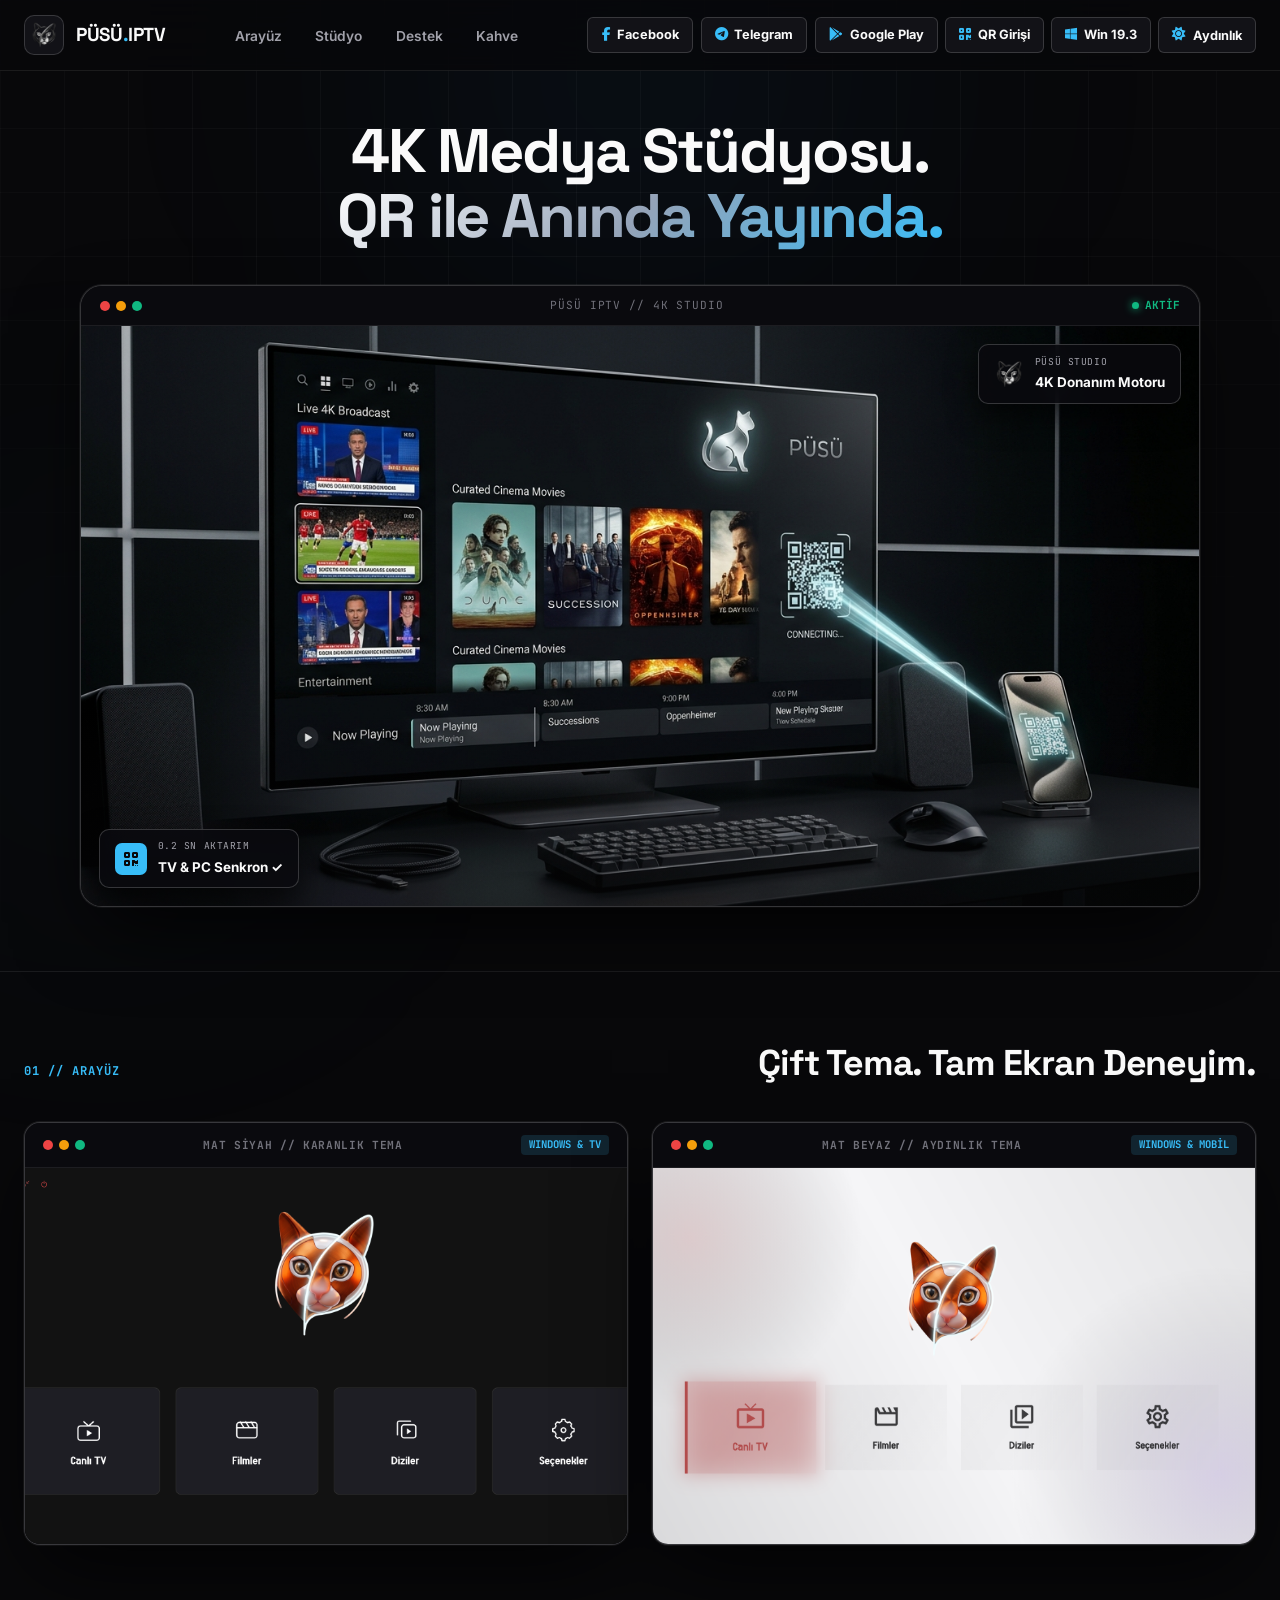
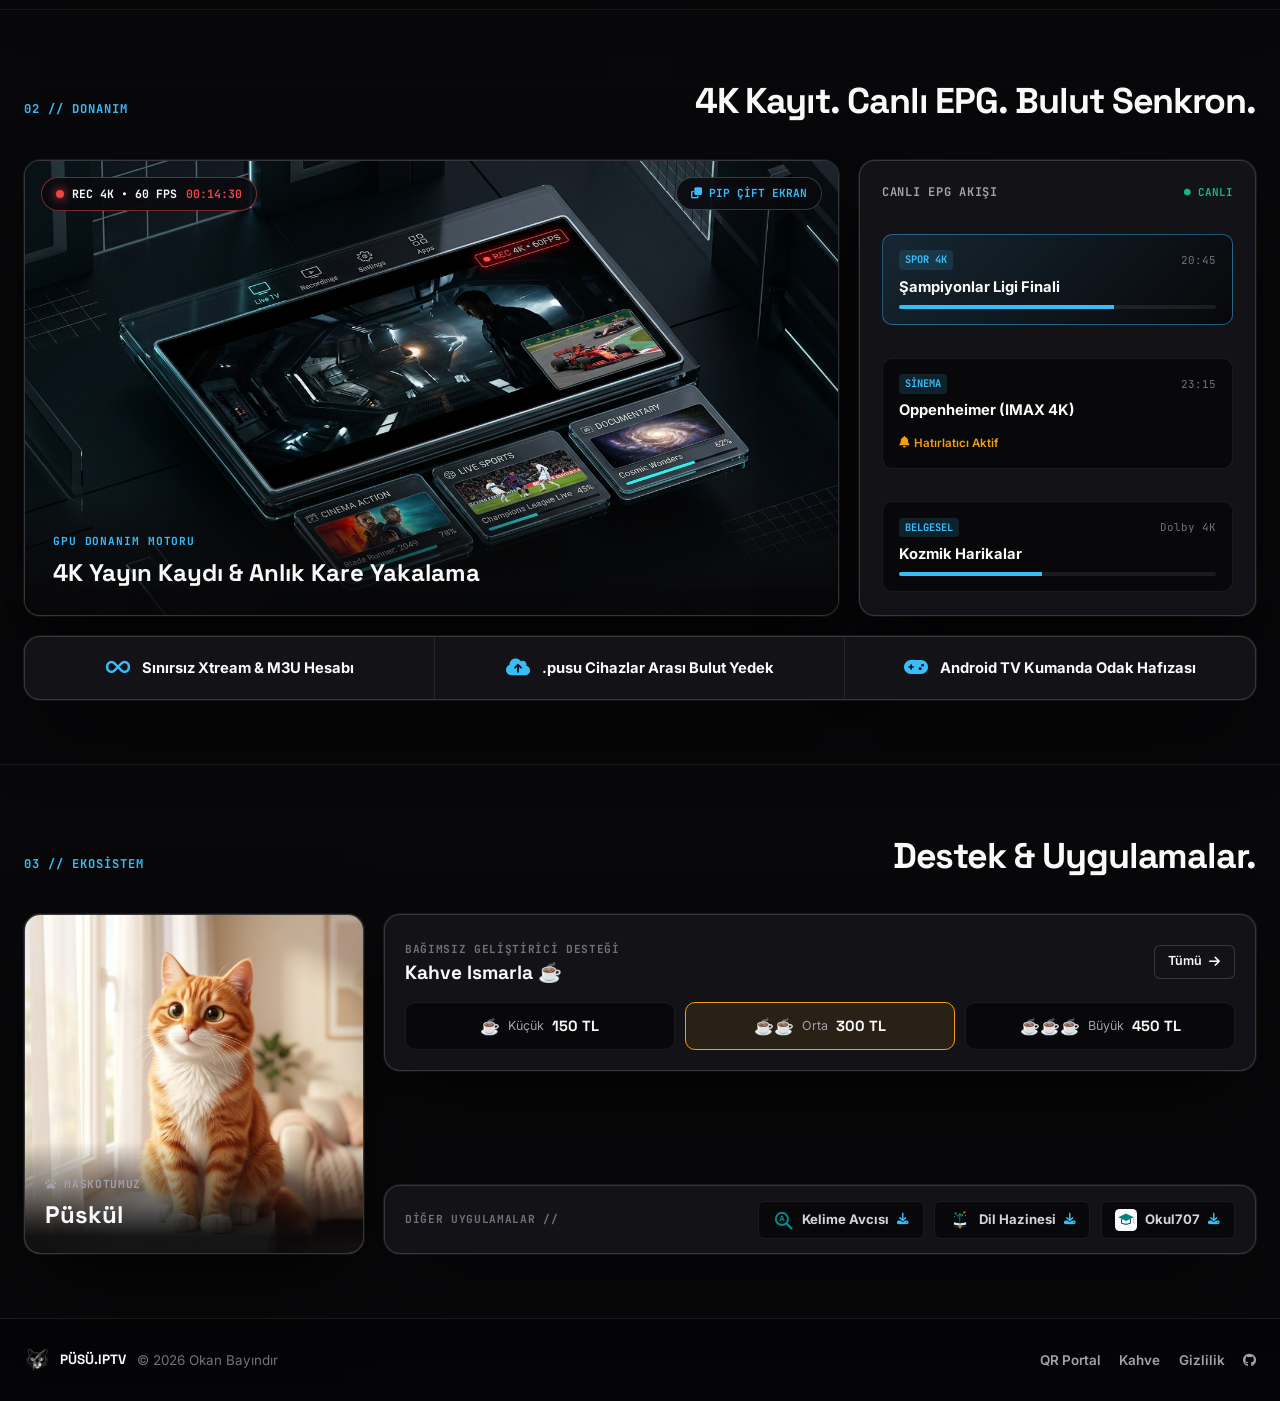
==== commit a4d94785: "Unify header action buttons and remove bottom social/download links (v19.7.0)" ====
--- a/index.html
+++ b/index.html
@@ -9,7 +9,7 @@
     <meta http-equiv="Expires" content="0">
     <title>PÜSÜ IPTV — 4K Medya Stüdyosu • Windows &amp; Android TV</title>
     <meta name="description" content="Püsü IPTV — QR kodla anında eşleşme, 4K medya oynatıcı. Windows ve Android TV.">
-    <link rel="icon" type="image/png" href="pusu_logo.png?v=19.6.0">
+    <link rel="icon" type="image/png" href="pusu_logo.png?v=19.7.0">
     <script>
         (function () {
             var params = new URLSearchParams(window.location.search);
@@ -36,8 +36,8 @@
     <link href="https://fonts.googleapis.com/css2?family=Inter:wght@500;600;700;800;900&family=JetBrains+Mono:wght@500;600;700&family=Space+Grotesk:wght@700;800&display=swap" rel="stylesheet">
     <link rel="stylesheet" href="https://cdnjs.cloudflare.com/ajax/libs/font-awesome/6.4.0/css/all.min.css">
     <link rel="preload" href="Canada.otf" as="font" type="font/otf" crossorigin>
-    <link rel="stylesheet" href="style.css?v=19.6.0">
-    <link rel="stylesheet" href="css/style.css?v=19.6.0">
+    <link rel="stylesheet" href="style.css?v=19.7.0">
+    <link rel="stylesheet" href="css/style.css?v=19.7.0">
 </head>
 
 <body>
@@ -51,7 +51,7 @@
         <div class="container nav-container">
             <a href="#" class="brand-logo">
                 <div class="brand-emblem">
-                    <img src="pusu_logo.png?v=19.6.0" alt="Püsü IPTV" class="brand-icon">
+                    <img src="pusu_logo.png?v=19.7.0" alt="Püsü IPTV" class="brand-icon">
                 </div>
                 <div class="brand-meta">
                     <span class="brand-name">PÜSÜ<span class="brand-dot">.</span>IPTV</span>
@@ -62,28 +62,40 @@
                 <ul>
                     <li><a href="#arayuz">Arayüz</a></li>
                     <li><a href="#studyo">Stüdyo</a></li>
-                    <li><a href="#topluluk">Topluluk</a></li>
+                    <li><a href="#destek">Destek</a></li>
                     <li><a href="kahve.html">Kahve</a></li>
                 </ul>
             </nav>
 
             <div class="header-actions">
+                <a href="https://www.facebook.com/share/g/18oyWEzKzU/" target="_blank" rel="noopener noreferrer" class="btn-header-uniform">
+                    <i class="fab fa-facebook-f"></i>
+                    <span>Facebook</span>
+                </a>
+                <a href="https://t.me/pusuiptv" target="_blank" rel="noopener noreferrer" class="btn-header-uniform">
+                    <i class="fab fa-telegram"></i>
+                    <span>Telegram</span>
+                </a>
+                <a href="https://play.google.com/store/apps/details?id=com.pusu.iptv&hl=tr" target="_blank" rel="noopener noreferrer" class="btn-header-uniform">
+                    <i class="fab fa-google-play"></i>
+                    <span>Google Play</span>
+                </a>
+                <a href="qr.html" class="btn-header-uniform">
+                    <i class="fas fa-qrcode"></i>
+                    <span>QR Girişi</span>
+                </a>
+                <a href="https://github.com/Okan707/pusu.iptv/releases/download/19.3.0/Pusu_IPTV_Setup.exe" class="btn-header-uniform btn-header-download">
+                    <i class="fab fa-windows"></i>
+                    <span>Win 19.3</span>
+                </a>
+
                 <!-- Karanlık / Aydınlık Tema Değiştirici -->
-                <button class="theme-toggle-btn" id="themeToggleBtn" aria-label="Temayı Değiştir" title="Karanlık / Aydınlık Tema">
+                <button class="btn-header-uniform theme-toggle-btn" id="themeToggleBtn" aria-label="Temayı Değiştir" title="Karanlık / Aydınlık Tema">
                     <i class="fas fa-sun theme-icon-light"></i>
                     <i class="fas fa-moon theme-icon-dark"></i>
                     <span class="theme-label" id="themeToggleLabel">Aydınlık</span>
                 </button>
 
-                <a href="qr.html" class="btn-ds-outline">
-                    <span class="qr-live-dot"></span>
-                    <i class="fas fa-qrcode"></i>
-                    <span>QR Portal</span>
-                </a>
-                <a href="https://github.com/Okan707/pusu.iptv/releases/download/19.3.0/Pusu_IPTV_Setup.exe" class="btn-ds-primary btn-header-download">
-                    <i class="fab fa-windows"></i>
-                    <span>Windows İndir</span>
-                </a>
                 <button class="mobile-menu-toggle" id="mobileMenuBtn" aria-label="Menü">
                     <span></span>
                     <span></span>
@@ -94,7 +106,7 @@
     </header>
 
     <!-- ==========================================================================
-         01 // VİTRİN & İNDİRME (GÖRSEL ODAKLI HERO)
+         01 // VİTRİN (GÖRSEL ODAKLI HERO)
          ========================================================================== -->
     <section class="ds-hero" id="hero">
         <div class="container">
@@ -103,26 +115,6 @@
                     4K Medya Stüdyosu.<br>
                     <span class="text-gradient-titanium">QR ile Anında Yayında.</span>
                 </h1>
-
-                <!-- Tek Nokta İndirme & QR Aksiyon Çubuğu -->
-                <div class="hero-action-dock">
-                    <a href="https://github.com/Okan707/pusu.iptv/releases/download/19.3.0/Pusu_IPTV_Setup.exe" class="btn-dock btn-dock-win">
-                        <i class="fab fa-windows"></i>
-                        <span>Windows İndir</span>
-                        <small>.EXE</small>
-                    </a>
-
-                    <a href="https://play.google.com/store/apps/details?id=com.pusu.iptv&hl=tr" target="_blank" rel="noopener noreferrer" class="btn-dock btn-dock-play">
-                        <i class="fab fa-google-play"></i>
-                        <span>Google Play</span>
-                        <small>TV &amp; MOBİL</small>
-                    </a>
-
-                    <a href="qr.html" class="btn-dock btn-dock-qr">
-                        <i class="fas fa-qrcode"></i>
-                        <span>QR Kodla Eşleştir</span>
-                    </a>
-                </div>
             </div>
 
             <!-- Büyük Ön Plan Stüdyo Görseli -->
@@ -139,7 +131,7 @@
                         <div class="image-vignette"></div>
 
                         <div class="hud-chip hud-top-right">
-                            <img src="pusu_logo.png?v=19.6.0" alt="Püsü" class="hud-cat-icon">
+                            <img src="pusu_logo.png?v=19.7.0" alt="Püsü" class="hud-cat-icon">
                             <div>
                                 <span class="hud-chip-label">PÜSÜ STUDIO</span>
                                 <strong class="hud-chip-value">4K Donanım Motoru</strong>
@@ -283,47 +275,27 @@
     </section>
 
     <!-- ==========================================================================
-         04 // TOPLULUK, PÜSKÜL & DESTEK (KOMPAKT GÖRSEL KARTLAR)
+         04 // PÜSKÜL, DESTEK & DİĞER UYGULAMALAR
          ========================================================================== -->
-    <section class="ds-section" id="topluluk">
+    <section class="ds-section" id="destek">
         <div class="container">
             <div class="ds-section-head-compact reveal-fade-up">
                 <span class="ds-index">03 // EKOSİSTEM</span>
-                <h2 class="ds-title">Topluluk &amp; Destek.</h2>
+                <h2 class="ds-title">Destek &amp; Uygulamalar.</h2>
             </div>
 
             <div class="ecosystem-grid">
                 <!-- Püskül Görsel Kartı -->
                 <div class="eco-mascot-card reveal-fade-up">
-                    <img src="puskul_waiting.png?v=19.6.0" alt="Püskül" class="eco-mascot-img">
+                    <img src="puskul_waiting.png?v=19.7.0" alt="Püskül" class="eco-mascot-img">
                     <div class="eco-mascot-overlay">
                         <span class="mono-xs"><i class="fas fa-paw"></i> MASKOTUMUZ</span>
                         <h3>Püskül</h3>
                     </div>
                 </div>
 
-                <!-- Topluluk & Kahve Aksiyonları -->
+                <!-- Kahve & Diğer Projeler -->
                 <div class="eco-actions-col">
-                    <div class="eco-social-row">
-                        <a href="https://t.me/pusuiptv" target="_blank" rel="noopener noreferrer" class="eco-social-btn tg-card reveal-fade-up">
-                            <div class="sc-icon-wrap tg-glow"><i class="fab fa-telegram"></i></div>
-                            <div class="eco-social-meta">
-                                <span class="mono-xs">7/24 AKTİF</span>
-                                <h3>Telegram Grubu</h3>
-                            </div>
-                            <i class="fas fa-arrow-up-right-from-square eco-ext"></i>
-                        </a>
-
-                        <a href="https://www.facebook.com/share/g/18oyWEzKzU/" target="_blank" rel="noopener noreferrer" class="eco-social-btn fb-card reveal-fade-up">
-                            <div class="sc-icon-wrap fb-glow"><i class="fab fa-facebook-f"></i></div>
-                            <div class="eco-social-meta">
-                                <span class="mono-xs">RESMİ GRUP</span>
-                                <h3>Facebook Topluluğu</h3>
-                            </div>
-                            <i class="fas fa-arrow-up-right-from-square eco-ext"></i>
-                        </a>
-                    </div>
-
                     <!-- Kahve Ismarla Kompakt Bar -->
                     <div class="eco-coffee-bar reveal-fade-up" id="kahve">
                         <div class="eco-coffee-head">
@@ -382,7 +354,7 @@
     <footer class="ds-footer-minimal">
         <div class="container ds-footer-bar">
             <div class="footer-brand-inline">
-                <img src="pusu_logo.png?v=19.6.0" alt="Püsü IPTV">
+                <img src="pusu_logo.png?v=19.7.0" alt="Püsü IPTV">
                 <strong>PÜSÜ.IPTV</strong>
                 <span>&copy; 2026 Okan Bayındır</span>
             </div>
@@ -391,14 +363,12 @@
                 <a href="qr.html">QR Portal</a>
                 <a href="kahve.html">Kahve</a>
                 <a href="gizlilik.html">Gizlilik</a>
-                <a href="https://t.me/pusuiptv" target="_blank" rel="noopener noreferrer"><i class="fab fa-telegram"></i></a>
-                <a href="https://www.facebook.com/share/g/18oyWEzKzU/" target="_blank" rel="noopener noreferrer"><i class="fab fa-facebook"></i></a>
                 <a href="https://github.com/okan707" target="_blank" rel="noopener noreferrer"><i class="fab fa-github"></i></a>
             </div>
         </div>
     </footer>
 
-    <script src="main.js?v=19.6.0"></script>
+    <script src="main.js?v=19.7.0"></script>
 </body>
 
 </html>
--- a/style.css
+++ b/style.css
@@ -297,34 +297,45 @@
 .header-actions {
     display: flex;
     align-items: center;
-    gap: 0.6rem;
-}
-
-/* Theme Toggle Button */
-.theme-toggle-btn {
+    gap: 0.45rem;
+    flex-wrap: wrap;
+}
+
+/* Uniform Header Buttons (Same Color & Shape) */
+.btn-header-uniform {
     display: inline-flex;
     align-items: center;
-    gap: 0.45rem;
-    padding: 0.6rem 0.9rem;
+    justify-content: center;
+    gap: 0.42rem;
+    height: 36px;
+    padding: 0 0.82rem;
     background: var(--bg-card);
     color: var(--text-white);
     border: 1px solid var(--border-strong);
     border-radius: var(--radius-sm);
     font-family: var(--font-sans);
-    font-size: 0.82rem;
+    font-size: 0.8rem;
     font-weight: 700;
     cursor: pointer;
+    white-space: nowrap;
     transition: var(--transition-fast);
 }
 
-.theme-toggle-btn:hover {
+.btn-header-uniform i {
+    font-size: 0.86rem;
+    color: var(--accent-cyan);
+}
+
+.btn-header-uniform:hover {
+    background: var(--accent-cyan);
     border-color: var(--accent-cyan);
+    color: #FFFFFF;
     transform: translateY(-2px);
-}
-
-.theme-toggle-btn i {
-    font-size: 0.92rem;
-    color: var(--accent-amber);
+    box-shadow: var(--shadow-glow-cyan);
+}
+
+.btn-header-uniform:hover i {
+    color: #FFFFFF;
 }
 
 [data-theme="dark"] .theme-icon-dark {
@@ -341,7 +352,6 @@
 
 [data-theme="light"] .theme-icon-dark {
     display: inline-block;
-    color: var(--accent-cyan);
 }
 
 .btn-ds-primary {
--- a/css/style.css
+++ b/css/style.css
@@ -297,34 +297,45 @@
 .header-actions {
     display: flex;
     align-items: center;
-    gap: 0.6rem;
-}
-
-/* Theme Toggle Button */
-.theme-toggle-btn {
+    gap: 0.45rem;
+    flex-wrap: wrap;
+}
+
+/* Uniform Header Buttons (Same Color & Shape) */
+.btn-header-uniform {
     display: inline-flex;
     align-items: center;
-    gap: 0.45rem;
-    padding: 0.6rem 0.9rem;
+    justify-content: center;
+    gap: 0.42rem;
+    height: 36px;
+    padding: 0 0.82rem;
     background: var(--bg-card);
     color: var(--text-white);
     border: 1px solid var(--border-strong);
     border-radius: var(--radius-sm);
     font-family: var(--font-sans);
-    font-size: 0.82rem;
+    font-size: 0.8rem;
     font-weight: 700;
     cursor: pointer;
+    white-space: nowrap;
     transition: var(--transition-fast);
 }
 
-.theme-toggle-btn:hover {
+.btn-header-uniform i {
+    font-size: 0.86rem;
+    color: var(--accent-cyan);
+}
+
+.btn-header-uniform:hover {
+    background: var(--accent-cyan);
     border-color: var(--accent-cyan);
+    color: #FFFFFF;
     transform: translateY(-2px);
-}
-
-.theme-toggle-btn i {
-    font-size: 0.92rem;
-    color: var(--accent-amber);
+    box-shadow: var(--shadow-glow-cyan);
+}
+
+.btn-header-uniform:hover i {
+    color: #FFFFFF;
 }
 
 [data-theme="dark"] .theme-icon-dark {
@@ -341,7 +352,6 @@
 
 [data-theme="light"] .theme-icon-dark {
     display: inline-block;
-    color: var(--accent-cyan);
 }
 
 .btn-ds-primary {
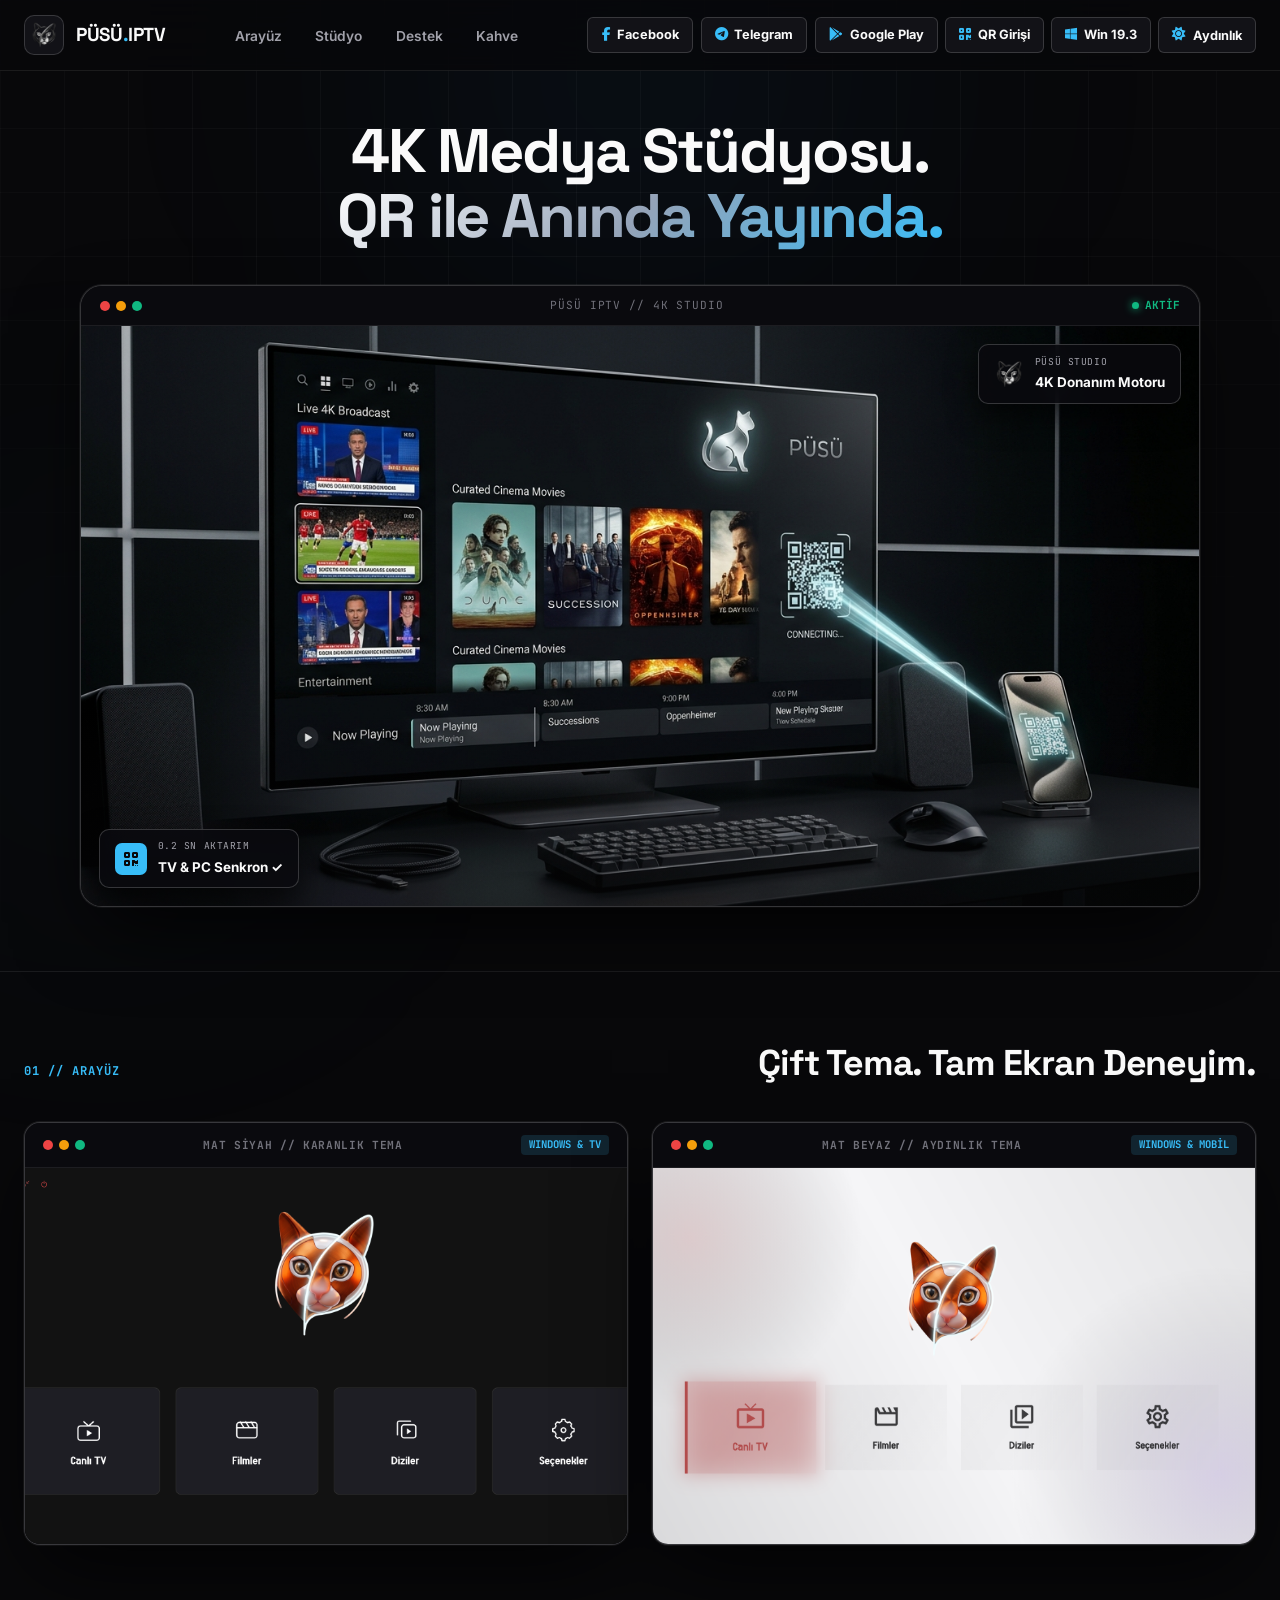
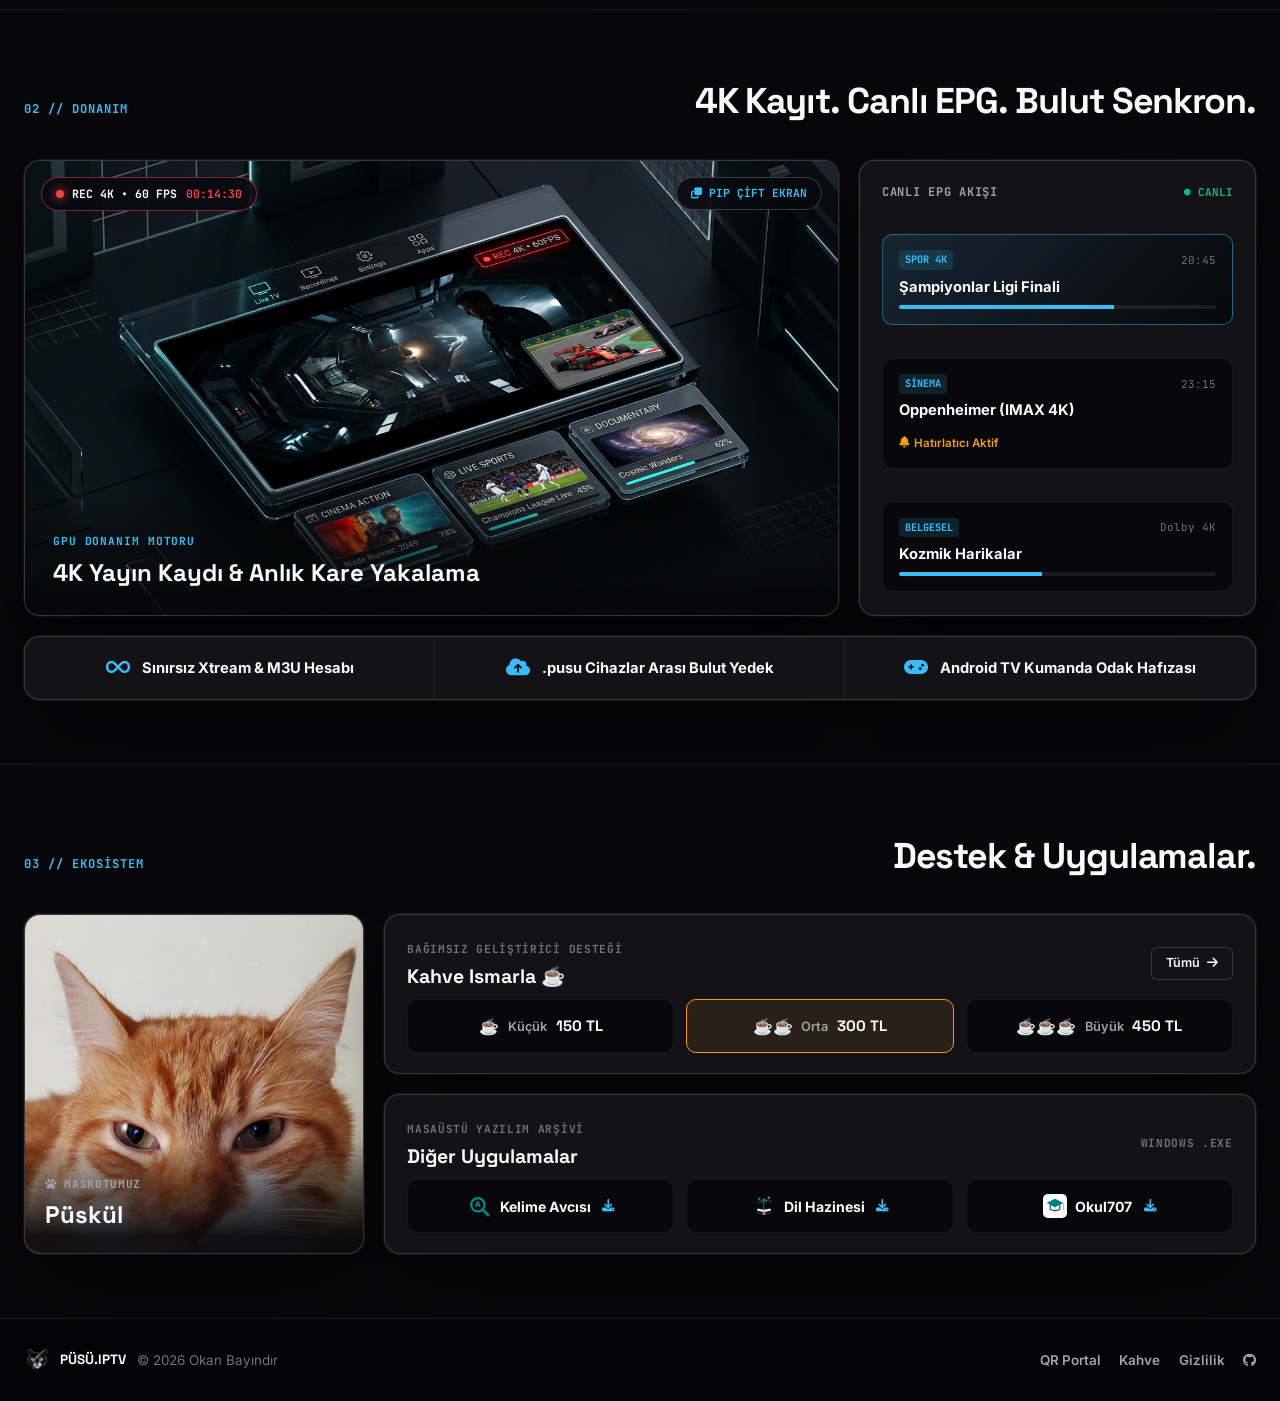
==== commit a7195c91: "Update Puskul photo and make right-side cards symmetrical (v19.8.0)" ====
--- a/index.html
+++ b/index.html
@@ -9,7 +9,7 @@
     <meta http-equiv="Expires" content="0">
     <title>PÜSÜ IPTV — 4K Medya Stüdyosu • Windows &amp; Android TV</title>
     <meta name="description" content="Püsü IPTV — QR kodla anında eşleşme, 4K medya oynatıcı. Windows ve Android TV.">
-    <link rel="icon" type="image/png" href="pusu_logo.png?v=19.7.0">
+    <link rel="icon" type="image/png" href="pusu_logo.png?v=19.8.0">
     <script>
         (function () {
             var params = new URLSearchParams(window.location.search);
@@ -36,8 +36,8 @@
     <link href="https://fonts.googleapis.com/css2?family=Inter:wght@500;600;700;800;900&family=JetBrains+Mono:wght@500;600;700&family=Space+Grotesk:wght@700;800&display=swap" rel="stylesheet">
     <link rel="stylesheet" href="https://cdnjs.cloudflare.com/ajax/libs/font-awesome/6.4.0/css/all.min.css">
     <link rel="preload" href="Canada.otf" as="font" type="font/otf" crossorigin>
-    <link rel="stylesheet" href="style.css?v=19.7.0">
-    <link rel="stylesheet" href="css/style.css?v=19.7.0">
+    <link rel="stylesheet" href="style.css?v=19.8.0">
+    <link rel="stylesheet" href="css/style.css?v=19.8.0">
 </head>
 
 <body>
@@ -287,36 +287,36 @@
             <div class="ecosystem-grid">
                 <!-- Püskül Görsel Kartı -->
                 <div class="eco-mascot-card reveal-fade-up">
-                    <img src="puskul_waiting.png?v=19.7.0" alt="Püskül" class="eco-mascot-img">
+                    <img src="puskul_waiting.png?v=19.8.0" alt="Püskül" class="eco-mascot-img">
                     <div class="eco-mascot-overlay">
                         <span class="mono-xs"><i class="fas fa-paw"></i> MASKOTUMUZ</span>
                         <h3>Püskül</h3>
                     </div>
                 </div>
 
-                <!-- Kahve & Diğer Projeler -->
+                <!-- Kahve & Diğer Projeler (Simetrik Çift Kart) -->
                 <div class="eco-actions-col">
-                    <!-- Kahve Ismarla Kompakt Bar -->
-                    <div class="eco-coffee-bar reveal-fade-up" id="kahve">
-                        <div class="eco-coffee-head">
+                    <!-- Üst Kart: Kahve Ismarla -->
+                    <div class="eco-sym-card reveal-fade-up" id="kahve">
+                        <div class="eco-sym-head">
                             <div>
                                 <span class="mono-xs">BAĞIMSIZ GELİŞTİRİCİ DESTEĞİ</span>
                                 <h3>Kahve Ismarla ☕</h3>
                             </div>
                             <a href="kahve.html" class="btn-ds-outline btn-sm">Tümü <i class="fas fa-arrow-right"></i></a>
                         </div>
-                        <div class="coffee-tiers-row">
-                            <a href="kahve.html?t=150" class="c-tier">
+                        <div class="eco-sym-items-grid">
+                            <a href="kahve.html?t=150" class="eco-sym-item c-tier">
                                 <span class="c-emoji">☕</span>
                                 <span class="c-name">Küçük</span>
                                 <strong class="c-price">150 TL</strong>
                             </a>
-                            <a href="kahve.html?t=300" class="c-tier featured">
+                            <a href="kahve.html?t=300" class="eco-sym-item c-tier featured">
                                 <span class="c-emoji">☕☕</span>
                                 <span class="c-name">Orta</span>
                                 <strong class="c-price">300 TL</strong>
                             </a>
-                            <a href="kahve.html?t=450" class="c-tier">
+                            <a href="kahve.html?t=450" class="eco-sym-item c-tier">
                                 <span class="c-emoji">☕☕☕</span>
                                 <span class="c-name">Büyük</span>
                                 <strong class="c-price">450 TL</strong>
@@ -324,23 +324,29 @@
                         </div>
                     </div>
 
-                    <!-- Diğer Projeler İkon Şeridi -->
-                    <div class="eco-projects-strip reveal-fade-up" id="diger-projeler">
-                        <span class="mono-xs">DİĞER UYGULAMALAR //</span>
-                        <div class="mini-proj-list">
-                            <a href="https://github.com/Okan707/Kelime_Avcisi/releases/download/1.6/Kelime_Avcisi_Setup.exe" class="mini-proj-pill">
+                    <!-- Alt Kart: Diğer Uygulamalar -->
+                    <div class="eco-sym-card reveal-fade-up" id="diger-projeler">
+                        <div class="eco-sym-head">
+                            <div>
+                                <span class="mono-xs">MASAÜSTÜ YAZILIM ARŞİVİ</span>
+                                <h3>Diğer Uygulamalar</h3>
+                            </div>
+                            <span class="mono-xs">WINDOWS .EXE</span>
+                        </div>
+                        <div class="eco-sym-items-grid">
+                            <a href="https://github.com/Okan707/Kelime_Avcisi/releases/download/1.6/Kelime_Avcisi_Setup.exe" class="eco-sym-item mini-proj-pill">
                                 <img src="kelime_avcisi_icon_final.svg" alt="Kelime Avcısı">
-                                <span>Kelime Avcısı</span>
+                                <strong>Kelime Avcısı</strong>
                                 <i class="fas fa-download"></i>
                             </a>
-                            <a href="https://github.com/Okan707/Dil_Hazinesi/releases/download/1.0/Dil_Hazinesi.exe" class="mini-proj-pill">
+                            <a href="https://github.com/Okan707/Dil_Hazinesi/releases/download/1.0/Dil_Hazinesi.exe" class="eco-sym-item mini-proj-pill">
                                 <img src="dil_hazinesi_icon_final.svg" alt="Dil Hazinesi">
-                                <span>Dil Hazinesi</span>
+                                <strong>Dil Hazinesi</strong>
                                 <i class="fas fa-download"></i>
                             </a>
-                            <a href="https://github.com/Okan707/Okul707/releases/download/1.0/Okul707_Setup.exe" class="mini-proj-pill">
+                            <a href="https://github.com/Okan707/Okul707/releases/download/1.0/Okul707_Setup.exe" class="eco-sym-item mini-proj-pill">
                                 <img src="okul707_icon.svg" alt="Okul707">
-                                <span>Okul707</span>
+                                <strong>Okul707</strong>
                                 <i class="fas fa-download"></i>
                             </a>
                         </div>
--- a/style.css
+++ b/style.css
@@ -1000,7 +1000,7 @@
 }
 
 /* ==========================================================================
-   04 // EKOSİSTEM: PÜSKÜL, TOPLULUK, KAHVE & PROJELER
+   04 // EKOSİSTEM: PÜSKÜL, KAHVE & DİĞER UYGULAMALAR (TAM SİMETRİK YAPI)
    ========================================================================== */
 
 .ecosystem-grid {
@@ -1016,7 +1016,7 @@
     overflow: hidden;
     border: 1px solid var(--border-strong);
     background: var(--bg-card);
-    min-height: 320px;
+    height: 340px;
     box-shadow: var(--shadow-studio);
 }
 
@@ -1024,6 +1024,7 @@
     width: 100%;
     height: 100%;
     object-fit: cover;
+    object-position: center 35%;
     transition: transform 0.6s ease;
 }
 
@@ -1053,109 +1054,56 @@
 }
 
 .eco-actions-col {
-    display: flex;
-    flex-direction: column;
-    justify-content: space-between;
-    gap: 1rem;
-}
-
-.eco-social-row {
     display: grid;
-    grid-template-columns: 1fr 1fr;
-    gap: 1rem;
-}
-
-.eco-social-btn {
-    display: flex;
-    align-items: center;
-    gap: 1rem;
-    padding: 1.25rem;
+    grid-template-rows: 1fr 1fr;
+    gap: 1.25rem;
+    height: 340px;
+}
+
+.eco-sym-card {
     background: var(--bg-card);
     border: 1px solid var(--border-strong);
     border-radius: var(--radius-lg);
-    transition: var(--transition-fast);
+    padding: 1.25rem 1.4rem;
     box-shadow: var(--shadow-studio);
-}
-
-.eco-social-btn:hover {
-    border-color: var(--accent-cyan);
-    transform: translateY(-3px);
-}
-
-.sc-icon-wrap {
-    width: 48px;
-    height: 48px;
-    border-radius: 12px;
-    display: flex;
-    align-items: center;
-    justify-content: center;
-    font-size: 1.45rem;
-    color: #FFFFFF;
-    flex-shrink: 0;
-}
-
-.tg-glow {
-    background: linear-gradient(135deg, #0088CC, #229ED9);
-}
-
-.fb-glow {
-    background: linear-gradient(135deg, #1877F2, #0D65D9);
-}
-
-.eco-social-meta {
-    flex: 1;
-}
-
-.eco-social-meta h3 {
+    display: flex;
+    flex-direction: column;
+    justify-content: space-between;
+}
+
+.eco-sym-head {
+    display: flex;
+    align-items: center;
+    justify-content: space-between;
+    gap: 1rem;
+}
+
+.eco-sym-head h3 {
     font-family: var(--font-display);
-    font-size: 1.15rem;
+    font-size: 1.22rem;
     font-weight: 800;
     color: var(--text-white);
-}
-
-.eco-ext {
-    color: var(--text-dim);
-    font-size: 0.85rem;
-}
-
-.eco-coffee-bar {
-    background: var(--bg-card);
-    border: 1px solid var(--border-strong);
-    border-radius: var(--radius-lg);
-    padding: 1.25rem;
-    box-shadow: var(--shadow-studio);
-}
-
-.eco-coffee-head {
-    display: flex;
-    align-items: center;
-    justify-content: space-between;
-    margin-bottom: 0.85rem;
-}
-
-.eco-coffee-head h3 {
-    font-family: var(--font-display);
-    font-size: 1.2rem;
-    font-weight: 800;
-    color: var(--text-white);
-}
-
-.coffee-tiers-row {
+    margin-top: 0.15rem;
+}
+
+.eco-sym-items-grid {
     display: grid;
     grid-template-columns: repeat(3, 1fr);
-    gap: 0.65rem;
-}
-
-.c-tier {
+    gap: 0.75rem;
+}
+
+.eco-sym-item {
     display: flex;
     align-items: center;
     justify-content: center;
-    gap: 0.5rem;
-    padding: 0.7rem;
+    gap: 0.55rem;
+    height: 54px;
+    padding: 0 0.85rem;
     background: var(--bg-obsidian);
     border: 1px solid var(--border-hairline);
     border-radius: var(--radius-md);
     transition: var(--transition-fast);
+    white-space: nowrap;
 }
 
 .c-tier:hover,
@@ -1165,57 +1113,31 @@
 }
 
 .c-emoji { font-size: 1rem; }
-.c-name { font-size: 0.78rem; color: var(--text-muted); }
-.c-price { font-family: var(--font-display); font-size: 0.92rem; color: var(--text-white); }
-
-/* Mini Projects Strip */
-.eco-projects-strip {
-    display: flex;
-    align-items: center;
-    justify-content: space-between;
-    gap: 1rem;
-    padding: 0.9rem 1.25rem;
-    background: var(--bg-card);
-    border: 1px solid var(--border-strong);
-    border-radius: var(--radius-lg);
-    flex-wrap: wrap;
-    box-shadow: var(--shadow-studio);
-}
-
-.mini-proj-list {
-    display: flex;
-    align-items: center;
-    gap: 0.65rem;
-    flex-wrap: wrap;
-}
+.c-name { font-size: 0.8rem; color: var(--text-muted); font-weight: 600; }
+.c-price { font-family: var(--font-display); font-size: 0.94rem; color: var(--text-white); font-weight: 800; }
 
 .mini-proj-pill {
-    display: inline-flex;
-    align-items: center;
-    gap: 0.5rem;
-    padding: 0.45rem 0.85rem;
-    background: var(--bg-obsidian);
-    border: 1px solid var(--border-hairline);
-    border-radius: var(--radius-sm);
-    font-size: 0.82rem;
-    font-weight: 700;
-    color: var(--text-silver);
+    font-size: 0.88rem;
+    font-weight: 700;
+    color: var(--text-white);
 }
 
 .mini-proj-pill img {
-    width: 22px;
-    height: 22px;
+    width: 24px;
+    height: 24px;
     object-fit: contain;
+    flex-shrink: 0;
 }
 
 .mini-proj-pill i {
-    font-size: 0.72rem;
+    font-size: 0.78rem;
     color: var(--accent-cyan);
+    margin-left: 0.15rem;
 }
 
 .mini-proj-pill:hover {
     border-color: var(--accent-cyan);
-    color: var(--text-white);
+    background: rgba(56, 189, 248, 0.08);
     transform: translateY(-2px);
 }
 
@@ -1323,7 +1245,11 @@
     }
 
     .eco-mascot-card {
-        max-height: 360px;
+        height: 360px;
+    }
+
+    .eco-actions-col {
+        height: auto;
     }
 }
 
@@ -1357,7 +1283,7 @@
     }
 
     .showcase-screens-grid,
-    .eco-social-row {
+    .eco-sym-items-grid {
         grid-template-columns: 1fr;
     }
 
@@ -1367,10 +1293,6 @@
 }
 
 @media (max-width: 560px) {
-    .coffee-tiers-row {
-        grid-template-columns: 1fr;
-    }
-
     .btn-ds-outline span,
     .theme-label {
         display: none;
--- a/css/style.css
+++ b/css/style.css
@@ -1000,7 +1000,7 @@
 }
 
 /* ==========================================================================
-   04 // EKOSİSTEM: PÜSKÜL, TOPLULUK, KAHVE & PROJELER
+   04 // EKOSİSTEM: PÜSKÜL, KAHVE & DİĞER UYGULAMALAR (TAM SİMETRİK YAPI)
    ========================================================================== */
 
 .ecosystem-grid {
@@ -1016,7 +1016,7 @@
     overflow: hidden;
     border: 1px solid var(--border-strong);
     background: var(--bg-card);
-    min-height: 320px;
+    height: 340px;
     box-shadow: var(--shadow-studio);
 }
 
@@ -1024,6 +1024,7 @@
     width: 100%;
     height: 100%;
     object-fit: cover;
+    object-position: center 35%;
     transition: transform 0.6s ease;
 }
 
@@ -1053,109 +1054,56 @@
 }
 
 .eco-actions-col {
-    display: flex;
-    flex-direction: column;
-    justify-content: space-between;
-    gap: 1rem;
-}
-
-.eco-social-row {
     display: grid;
-    grid-template-columns: 1fr 1fr;
-    gap: 1rem;
-}
-
-.eco-social-btn {
-    display: flex;
-    align-items: center;
-    gap: 1rem;
-    padding: 1.25rem;
+    grid-template-rows: 1fr 1fr;
+    gap: 1.25rem;
+    height: 340px;
+}
+
+.eco-sym-card {
     background: var(--bg-card);
     border: 1px solid var(--border-strong);
     border-radius: var(--radius-lg);
-    transition: var(--transition-fast);
+    padding: 1.25rem 1.4rem;
     box-shadow: var(--shadow-studio);
-}
-
-.eco-social-btn:hover {
-    border-color: var(--accent-cyan);
-    transform: translateY(-3px);
-}
-
-.sc-icon-wrap {
-    width: 48px;
-    height: 48px;
-    border-radius: 12px;
-    display: flex;
-    align-items: center;
-    justify-content: center;
-    font-size: 1.45rem;
-    color: #FFFFFF;
-    flex-shrink: 0;
-}
-
-.tg-glow {
-    background: linear-gradient(135deg, #0088CC, #229ED9);
-}
-
-.fb-glow {
-    background: linear-gradient(135deg, #1877F2, #0D65D9);
-}
-
-.eco-social-meta {
-    flex: 1;
-}
-
-.eco-social-meta h3 {
+    display: flex;
+    flex-direction: column;
+    justify-content: space-between;
+}
+
+.eco-sym-head {
+    display: flex;
+    align-items: center;
+    justify-content: space-between;
+    gap: 1rem;
+}
+
+.eco-sym-head h3 {
     font-family: var(--font-display);
-    font-size: 1.15rem;
+    font-size: 1.22rem;
     font-weight: 800;
     color: var(--text-white);
-}
-
-.eco-ext {
-    color: var(--text-dim);
-    font-size: 0.85rem;
-}
-
-.eco-coffee-bar {
-    background: var(--bg-card);
-    border: 1px solid var(--border-strong);
-    border-radius: var(--radius-lg);
-    padding: 1.25rem;
-    box-shadow: var(--shadow-studio);
-}
-
-.eco-coffee-head {
-    display: flex;
-    align-items: center;
-    justify-content: space-between;
-    margin-bottom: 0.85rem;
-}
-
-.eco-coffee-head h3 {
-    font-family: var(--font-display);
-    font-size: 1.2rem;
-    font-weight: 800;
-    color: var(--text-white);
-}
-
-.coffee-tiers-row {
+    margin-top: 0.15rem;
+}
+
+.eco-sym-items-grid {
     display: grid;
     grid-template-columns: repeat(3, 1fr);
-    gap: 0.65rem;
-}
-
-.c-tier {
+    gap: 0.75rem;
+}
+
+.eco-sym-item {
     display: flex;
     align-items: center;
     justify-content: center;
-    gap: 0.5rem;
-    padding: 0.7rem;
+    gap: 0.55rem;
+    height: 54px;
+    padding: 0 0.85rem;
     background: var(--bg-obsidian);
     border: 1px solid var(--border-hairline);
     border-radius: var(--radius-md);
     transition: var(--transition-fast);
+    white-space: nowrap;
 }
 
 .c-tier:hover,
@@ -1165,57 +1113,31 @@
 }
 
 .c-emoji { font-size: 1rem; }
-.c-name { font-size: 0.78rem; color: var(--text-muted); }
-.c-price { font-family: var(--font-display); font-size: 0.92rem; color: var(--text-white); }
-
-/* Mini Projects Strip */
-.eco-projects-strip {
-    display: flex;
-    align-items: center;
-    justify-content: space-between;
-    gap: 1rem;
-    padding: 0.9rem 1.25rem;
-    background: var(--bg-card);
-    border: 1px solid var(--border-strong);
-    border-radius: var(--radius-lg);
-    flex-wrap: wrap;
-    box-shadow: var(--shadow-studio);
-}
-
-.mini-proj-list {
-    display: flex;
-    align-items: center;
-    gap: 0.65rem;
-    flex-wrap: wrap;
-}
+.c-name { font-size: 0.8rem; color: var(--text-muted); font-weight: 600; }
+.c-price { font-family: var(--font-display); font-size: 0.94rem; color: var(--text-white); font-weight: 800; }
 
 .mini-proj-pill {
-    display: inline-flex;
-    align-items: center;
-    gap: 0.5rem;
-    padding: 0.45rem 0.85rem;
-    background: var(--bg-obsidian);
-    border: 1px solid var(--border-hairline);
-    border-radius: var(--radius-sm);
-    font-size: 0.82rem;
-    font-weight: 700;
-    color: var(--text-silver);
+    font-size: 0.88rem;
+    font-weight: 700;
+    color: var(--text-white);
 }
 
 .mini-proj-pill img {
-    width: 22px;
-    height: 22px;
+    width: 24px;
+    height: 24px;
     object-fit: contain;
+    flex-shrink: 0;
 }
 
 .mini-proj-pill i {
-    font-size: 0.72rem;
+    font-size: 0.78rem;
     color: var(--accent-cyan);
+    margin-left: 0.15rem;
 }
 
 .mini-proj-pill:hover {
     border-color: var(--accent-cyan);
-    color: var(--text-white);
+    background: rgba(56, 189, 248, 0.08);
     transform: translateY(-2px);
 }
 
@@ -1323,7 +1245,11 @@
     }
 
     .eco-mascot-card {
-        max-height: 360px;
+        height: 360px;
+    }
+
+    .eco-actions-col {
+        height: auto;
     }
 }
 
@@ -1357,7 +1283,7 @@
     }
 
     .showcase-screens-grid,
-    .eco-social-row {
+    .eco-sym-items-grid {
         grid-template-columns: 1fr;
     }
 
@@ -1367,10 +1293,6 @@
 }
 
 @media (max-width: 560px) {
-    .coffee-tiers-row {
-        grid-template-columns: 1fr;
-    }
-
     .btn-ds-outline span,
     .theme-label {
         display: none;
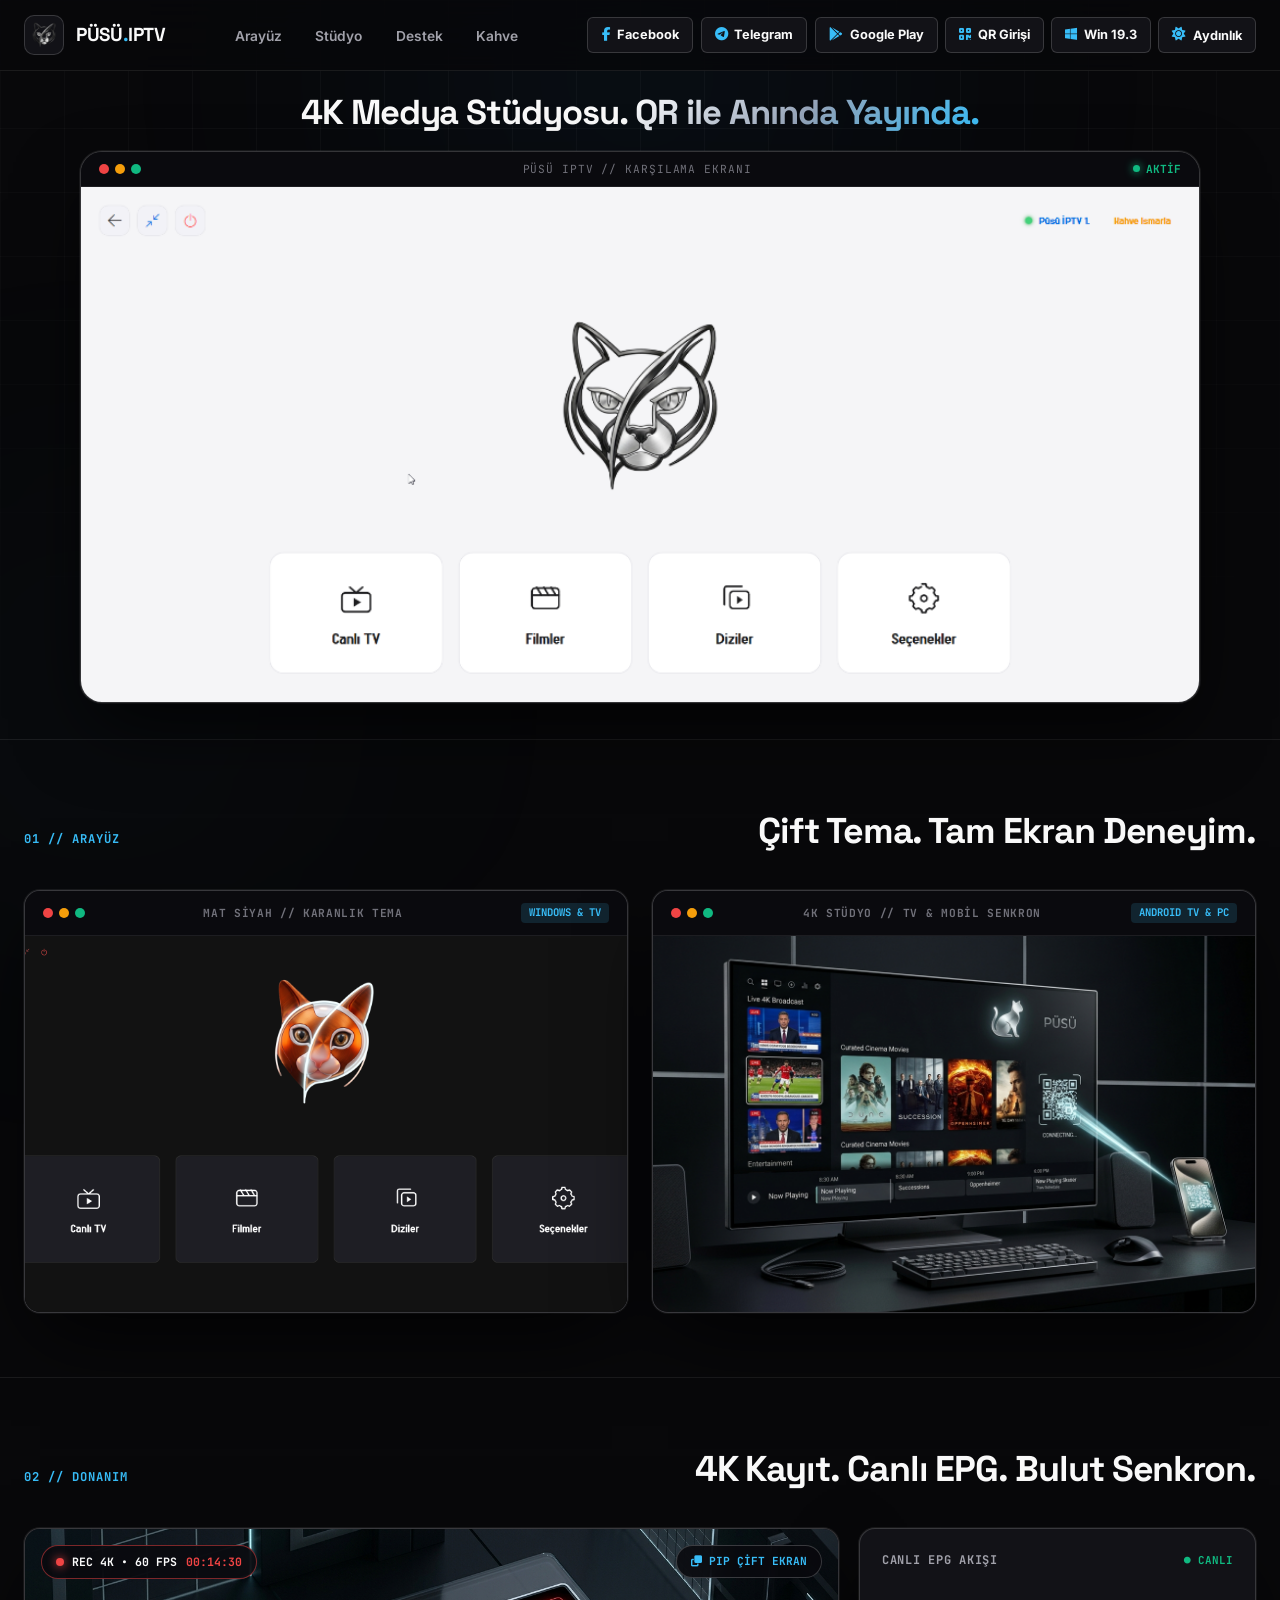
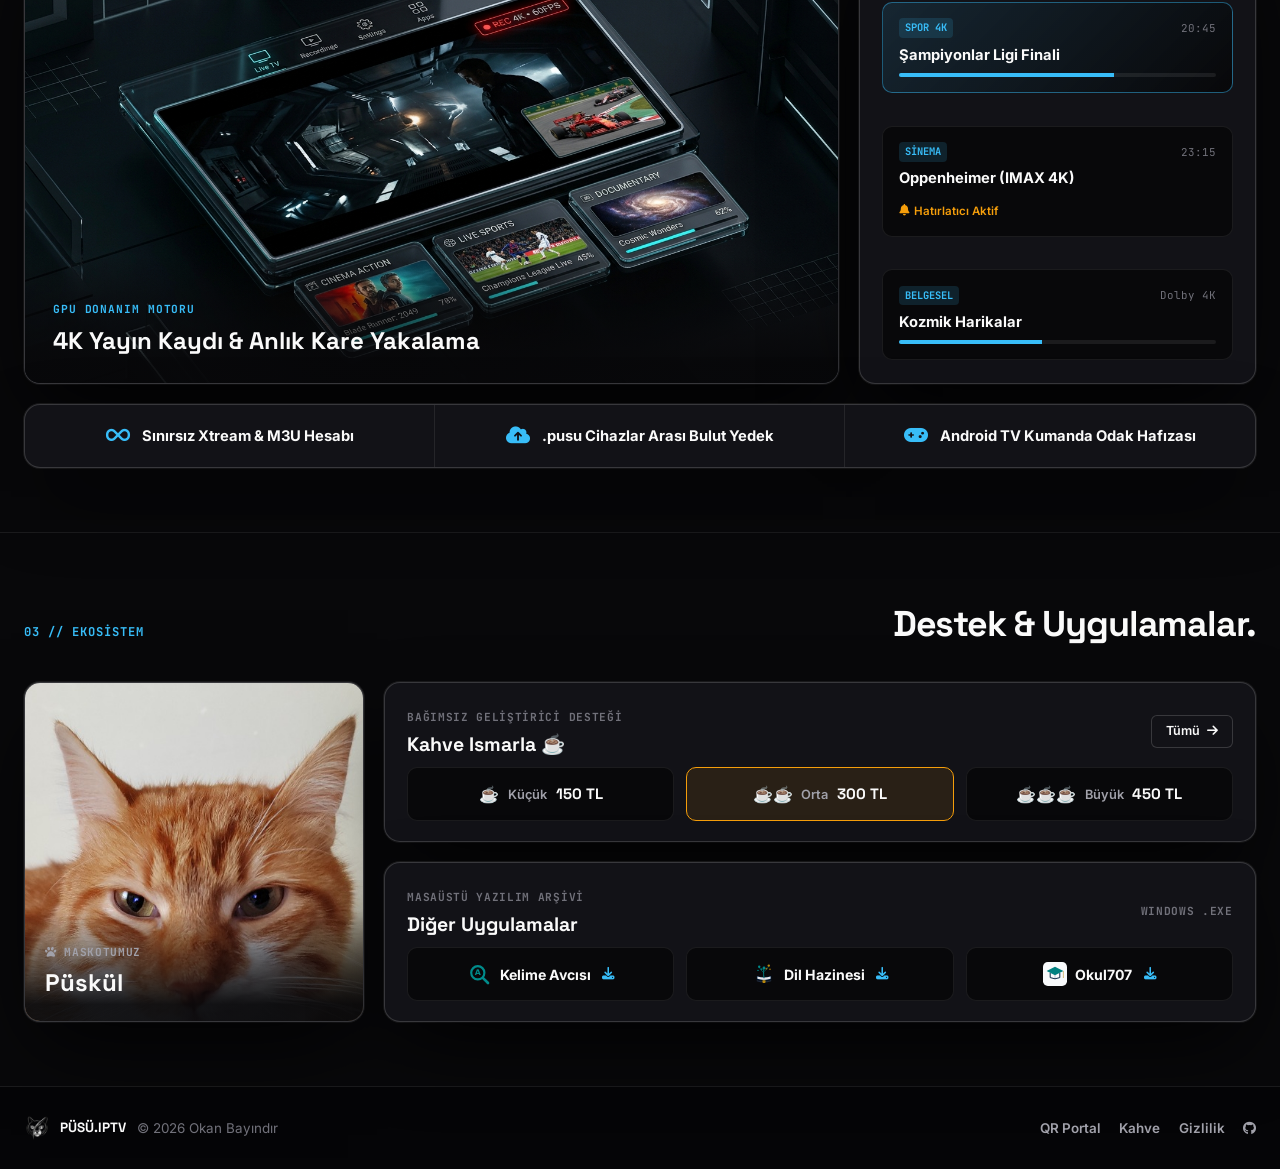
==== commit 72aff3cf: "Use welcome screen in hero and fit full image above the fold (v19.9.0)" ====
--- a/index.html
+++ b/index.html
@@ -9,7 +9,7 @@
     <meta http-equiv="Expires" content="0">
     <title>PÜSÜ IPTV — 4K Medya Stüdyosu • Windows &amp; Android TV</title>
     <meta name="description" content="Püsü IPTV — QR kodla anında eşleşme, 4K medya oynatıcı. Windows ve Android TV.">
-    <link rel="icon" type="image/png" href="pusu_logo.png?v=19.8.0">
+    <link rel="icon" type="image/png" href="pusu_logo.png?v=19.9.0">
     <script>
         (function () {
             var params = new URLSearchParams(window.location.search);
@@ -36,8 +36,8 @@
     <link href="https://fonts.googleapis.com/css2?family=Inter:wght@500;600;700;800;900&family=JetBrains+Mono:wght@500;600;700&family=Space+Grotesk:wght@700;800&display=swap" rel="stylesheet">
     <link rel="stylesheet" href="https://cdnjs.cloudflare.com/ajax/libs/font-awesome/6.4.0/css/all.min.css">
     <link rel="preload" href="Canada.otf" as="font" type="font/otf" crossorigin>
-    <link rel="stylesheet" href="style.css?v=19.8.0">
-    <link rel="stylesheet" href="css/style.css?v=19.8.0">
+    <link rel="stylesheet" href="style.css?v=19.9.0">
+    <link rel="stylesheet" href="css/style.css?v=19.9.0">
 </head>
 
 <body>
@@ -106,45 +106,27 @@
     </header>
 
     <!-- ==========================================================================
-         01 // VİTRİN (GÖRSEL ODAKLI HERO)
+         01 // KARŞILAMA VİTRİNİ (İLK AÇILIŞTA TAM EKRAN SIĞAN YAPI)
          ========================================================================== -->
     <section class="ds-hero" id="hero">
         <div class="container">
-            <div class="hero-top-center reveal-fade-up">
+            <div class="hero-top-bar reveal-fade-up">
                 <h1 class="ds-hero-title">
-                    4K Medya Stüdyosu.<br>
-                    <span class="text-gradient-titanium">QR ile Anında Yayında.</span>
+                    4K Medya Stüdyosu. <span class="text-gradient-titanium">QR ile Anında Yayında.</span>
                 </h1>
             </div>
 
-            <!-- Büyük Ön Plan Stüdyo Görseli -->
+            <!-- İlk Açılışta Alt Kısmı Kesilmeyen Tam Görünür Uygulama Çerçevesi -->
             <div class="hero-showcase-frame reveal-scale-in">
                 <div class="studio-frame-outer">
                     <div class="studio-frame-header">
                         <div class="frame-dots"><span></span><span></span><span></span></div>
-                        <span class="frame-url">PÜSÜ IPTV // 4K STUDIO</span>
+                        <span class="frame-url">PÜSÜ IPTV // KARŞILAMA EKRANI</span>
                         <span class="frame-status"><span class="live-dot-green"></span> AKTİF</span>
                     </div>
 
                     <div class="studio-image-stage">
-                        <img src="hero_studio_showcase.jpg" alt="Püsü IPTV 4K Stüdyo" class="hero-main-render">
-                        <div class="image-vignette"></div>
-
-                        <div class="hud-chip hud-top-right">
-                            <img src="pusu_logo.png?v=19.7.0" alt="Püsü" class="hud-cat-icon">
-                            <div>
-                                <span class="hud-chip-label">PÜSÜ STUDIO</span>
-                                <strong class="hud-chip-value">4K Donanım Motoru</strong>
-                            </div>
-                        </div>
-
-                        <div class="hud-chip hud-bottom-left">
-                            <div class="hud-qr-badge"><i class="fas fa-qrcode"></i></div>
-                            <div>
-                                <span class="hud-chip-label">0.2 SN AKTARIM</span>
-                                <strong class="hud-chip-value">TV &amp; PC Senkron ✓</strong>
-                            </div>
-                        </div>
+                        <img src="hero_welcome_screen.png?v=19.9.0" alt="Püsü IPTV Karşılama Ekranı" class="hero-main-render">
                     </div>
                 </div>
             </div>
@@ -176,11 +158,11 @@
                 <div class="screen-card-large reveal-fade-up">
                     <div class="screen-bar">
                         <div class="frame-dots"><span></span><span></span><span></span></div>
-                        <span class="mono-xs">MAT BEYAZ // AYDINLIK TEMA</span>
-                        <span class="screen-tag">WINDOWS &amp; MOBİL</span>
+                        <span class="mono-xs">4K STÜDYO // TV &amp; MOBİL SENKRON</span>
+                        <span class="screen-tag">ANDROID TV &amp; PC</span>
                     </div>
                     <div class="screen-img-wrap">
-                        <img src="android_screen.png" alt="Mat Beyaz Minimal Arayüz">
+                        <img src="hero_studio_showcase.jpg?v=19.9.0" alt="Püsü IPTV 4K Stüdyo">
                     </div>
                 </div>
             </div>
--- a/style.css
+++ b/style.css
@@ -429,27 +429,25 @@
 }
 
 /* ==========================================================================
-   01 // VISUAL-FIRST HERO
+   01 // VISUAL-FIRST HERO (FULL ABOVE-THE-FOLD FIT)
    ========================================================================== */
 
 .ds-hero {
-    padding: 3rem 0 4rem;
+    padding: 1.35rem 0 2.25rem;
     border-bottom: 1px solid var(--border-hairline);
 }
 
-.hero-top-center {
+.hero-top-bar {
     text-align: center;
-    max-width: 820px;
-    margin: 0 auto 2.25rem;
+    margin: 0 auto 1.15rem;
 }
 
 .ds-hero-title {
     font-family: var(--font-display);
-    font-size: clamp(2.3rem, 4.8vw, 4rem);
+    font-size: clamp(1.65rem, 2.7vw, 2.45rem);
     font-weight: 800;
-    line-height: 1.06;
-    letter-spacing: -0.035em;
-    margin-bottom: 1.75rem;
+    line-height: 1.15;
+    letter-spacing: -0.03em;
     color: var(--text-white);
 }
 
@@ -459,81 +457,7 @@
     -webkit-text-fill-color: transparent;
 }
 
-/* Unified Hero Action Dock */
-.hero-action-dock {
-    display: inline-flex;
-    flex-wrap: wrap;
-    align-items: center;
-    justify-content: center;
-    gap: 0.75rem;
-}
-
-.btn-dock {
-    display: inline-flex;
-    align-items: center;
-    gap: 0.65rem;
-    padding: 0.85rem 1.35rem;
-    border-radius: var(--radius-md);
-    font-weight: 700;
-    font-size: 0.92rem;
-    border: 1px solid var(--border-strong);
-    background: var(--bg-card);
-    color: var(--text-white);
-    transition: var(--transition-fast);
-}
-
-.btn-dock i {
-    font-size: 1.15rem;
-}
-
-.btn-dock small {
-    font-family: var(--font-mono);
-    font-size: 0.66rem;
-    padding: 2px 6px;
-    border-radius: 4px;
-    background: var(--border-hairline);
-    color: var(--text-silver);
-}
-
-.btn-dock-win {
-    background: var(--text-white);
-    color: var(--bg-obsidian);
-    border-color: var(--text-white);
-}
-
-.btn-dock-win small {
-    background: var(--bg-obsidian);
-    color: var(--text-white);
-}
-
-.btn-dock-win:hover {
-    background: var(--accent-cyan);
-    border-color: var(--accent-cyan);
-    color: #FFFFFF;
-    transform: translateY(-2px);
-    box-shadow: var(--shadow-glow-cyan);
-}
-
-.btn-dock-play:hover {
-    border-color: var(--accent-cyan);
-    background: var(--bg-card-hover);
-    transform: translateY(-2px);
-}
-
-.btn-dock-qr {
-    border-color: rgba(56, 189, 248, 0.5);
-    background: rgba(56, 189, 248, 0.12);
-    color: var(--accent-cyan);
-}
-
-.btn-dock-qr:hover {
-    background: var(--accent-cyan);
-    color: #FFFFFF;
-    transform: translateY(-2px);
-    box-shadow: var(--shadow-glow-cyan);
-}
-
-/* Large Hero Visual Showcase */
+/* Large Hero Visual Showcase — Fits Entirely Above the Fold */
 .hero-showcase-frame {
     max-width: 1120px;
     margin: 0 auto;
@@ -551,7 +475,7 @@
     display: flex;
     align-items: center;
     justify-content: space-between;
-    padding: 0.7rem 1.2rem;
+    padding: 0.55rem 1.1rem;
     background: var(--bg-chrome);
     border-bottom: 1px solid var(--border-hairline);
 }
@@ -599,78 +523,20 @@
 .studio-image-stage {
     position: relative;
     overflow: hidden;
-    aspect-ratio: 16 / 9;
-    max-height: 580px;
     width: 100%;
-    background: #050507;
+    max-height: calc(100vh - 195px);
+    background: #F3F4F6;
+    display: flex;
+    align-items: center;
+    justify-content: center;
 }
 
 .hero-main-render {
     width: 100%;
-    height: 100%;
-    object-fit: cover;
-    transition: transform 0.7s cubic-bezier(0.16, 1, 0.3, 1);
-}
-
-.studio-frame-outer:hover .hero-main-render {
-    transform: scale(1.025);
-}
-
-.image-vignette {
-    position: absolute;
-    inset: 0;
-    background: linear-gradient(to top, rgba(8, 8, 10, 0.5) 0%, transparent 35%);
-    pointer-events: none;
-}
-
-.hud-chip {
-    position: absolute;
-    z-index: 3;
-    display: flex;
-    align-items: center;
-    gap: 0.65rem;
-    padding: 0.6rem 0.95rem;
-    background: rgba(10, 10, 14, 0.86);
-    backdrop-filter: blur(12px);
-    -webkit-backdrop-filter: blur(12px);
-    border: 1px solid rgba(255, 255, 255, 0.18);
-    border-radius: var(--radius-md);
-    box-shadow: 0 12px 30px rgba(0, 0, 0, 0.6);
-}
-
-.hud-top-right { top: 18px; right: 18px; }
-.hud-bottom-left { bottom: 18px; left: 18px; }
-
-.hud-cat-icon {
-    width: 30px;
-    height: 30px;
+    height: auto;
+    max-height: calc(100vh - 195px);
     object-fit: contain;
-}
-
-.hud-qr-badge {
-    width: 32px;
-    height: 32px;
-    border-radius: 7px;
-    background: #38BDF8;
-    color: #08080A;
-    display: flex;
-    align-items: center;
-    justify-content: center;
-    font-size: 1rem;
-}
-
-.hud-chip-label {
     display: block;
-    font-family: var(--font-mono);
-    font-size: 0.6rem;
-    color: #A1A1AA;
-    letter-spacing: 0.06em;
-}
-
-.hud-chip-value {
-    font-size: 0.84rem;
-    color: #FAFAFA;
-    font-weight: 700;
 }
 
 /* ==========================================================================
--- a/css/style.css
+++ b/css/style.css
@@ -429,27 +429,25 @@
 }
 
 /* ==========================================================================
-   01 // VISUAL-FIRST HERO
+   01 // VISUAL-FIRST HERO (FULL ABOVE-THE-FOLD FIT)
    ========================================================================== */
 
 .ds-hero {
-    padding: 3rem 0 4rem;
+    padding: 1.35rem 0 2.25rem;
     border-bottom: 1px solid var(--border-hairline);
 }
 
-.hero-top-center {
+.hero-top-bar {
     text-align: center;
-    max-width: 820px;
-    margin: 0 auto 2.25rem;
+    margin: 0 auto 1.15rem;
 }
 
 .ds-hero-title {
     font-family: var(--font-display);
-    font-size: clamp(2.3rem, 4.8vw, 4rem);
+    font-size: clamp(1.65rem, 2.7vw, 2.45rem);
     font-weight: 800;
-    line-height: 1.06;
-    letter-spacing: -0.035em;
-    margin-bottom: 1.75rem;
+    line-height: 1.15;
+    letter-spacing: -0.03em;
     color: var(--text-white);
 }
 
@@ -459,81 +457,7 @@
     -webkit-text-fill-color: transparent;
 }
 
-/* Unified Hero Action Dock */
-.hero-action-dock {
-    display: inline-flex;
-    flex-wrap: wrap;
-    align-items: center;
-    justify-content: center;
-    gap: 0.75rem;
-}
-
-.btn-dock {
-    display: inline-flex;
-    align-items: center;
-    gap: 0.65rem;
-    padding: 0.85rem 1.35rem;
-    border-radius: var(--radius-md);
-    font-weight: 700;
-    font-size: 0.92rem;
-    border: 1px solid var(--border-strong);
-    background: var(--bg-card);
-    color: var(--text-white);
-    transition: var(--transition-fast);
-}
-
-.btn-dock i {
-    font-size: 1.15rem;
-}
-
-.btn-dock small {
-    font-family: var(--font-mono);
-    font-size: 0.66rem;
-    padding: 2px 6px;
-    border-radius: 4px;
-    background: var(--border-hairline);
-    color: var(--text-silver);
-}
-
-.btn-dock-win {
-    background: var(--text-white);
-    color: var(--bg-obsidian);
-    border-color: var(--text-white);
-}
-
-.btn-dock-win small {
-    background: var(--bg-obsidian);
-    color: var(--text-white);
-}
-
-.btn-dock-win:hover {
-    background: var(--accent-cyan);
-    border-color: var(--accent-cyan);
-    color: #FFFFFF;
-    transform: translateY(-2px);
-    box-shadow: var(--shadow-glow-cyan);
-}
-
-.btn-dock-play:hover {
-    border-color: var(--accent-cyan);
-    background: var(--bg-card-hover);
-    transform: translateY(-2px);
-}
-
-.btn-dock-qr {
-    border-color: rgba(56, 189, 248, 0.5);
-    background: rgba(56, 189, 248, 0.12);
-    color: var(--accent-cyan);
-}
-
-.btn-dock-qr:hover {
-    background: var(--accent-cyan);
-    color: #FFFFFF;
-    transform: translateY(-2px);
-    box-shadow: var(--shadow-glow-cyan);
-}
-
-/* Large Hero Visual Showcase */
+/* Large Hero Visual Showcase — Fits Entirely Above the Fold */
 .hero-showcase-frame {
     max-width: 1120px;
     margin: 0 auto;
@@ -551,7 +475,7 @@
     display: flex;
     align-items: center;
     justify-content: space-between;
-    padding: 0.7rem 1.2rem;
+    padding: 0.55rem 1.1rem;
     background: var(--bg-chrome);
     border-bottom: 1px solid var(--border-hairline);
 }
@@ -599,78 +523,20 @@
 .studio-image-stage {
     position: relative;
     overflow: hidden;
-    aspect-ratio: 16 / 9;
-    max-height: 580px;
     width: 100%;
-    background: #050507;
+    max-height: calc(100vh - 195px);
+    background: #F3F4F6;
+    display: flex;
+    align-items: center;
+    justify-content: center;
 }
 
 .hero-main-render {
     width: 100%;
-    height: 100%;
-    object-fit: cover;
-    transition: transform 0.7s cubic-bezier(0.16, 1, 0.3, 1);
-}
-
-.studio-frame-outer:hover .hero-main-render {
-    transform: scale(1.025);
-}
-
-.image-vignette {
-    position: absolute;
-    inset: 0;
-    background: linear-gradient(to top, rgba(8, 8, 10, 0.5) 0%, transparent 35%);
-    pointer-events: none;
-}
-
-.hud-chip {
-    position: absolute;
-    z-index: 3;
-    display: flex;
-    align-items: center;
-    gap: 0.65rem;
-    padding: 0.6rem 0.95rem;
-    background: rgba(10, 10, 14, 0.86);
-    backdrop-filter: blur(12px);
-    -webkit-backdrop-filter: blur(12px);
-    border: 1px solid rgba(255, 255, 255, 0.18);
-    border-radius: var(--radius-md);
-    box-shadow: 0 12px 30px rgba(0, 0, 0, 0.6);
-}
-
-.hud-top-right { top: 18px; right: 18px; }
-.hud-bottom-left { bottom: 18px; left: 18px; }
-
-.hud-cat-icon {
-    width: 30px;
-    height: 30px;
+    height: auto;
+    max-height: calc(100vh - 195px);
     object-fit: contain;
-}
-
-.hud-qr-badge {
-    width: 32px;
-    height: 32px;
-    border-radius: 7px;
-    background: #38BDF8;
-    color: #08080A;
-    display: flex;
-    align-items: center;
-    justify-content: center;
-    font-size: 1rem;
-}
-
-.hud-chip-label {
     display: block;
-    font-family: var(--font-mono);
-    font-size: 0.6rem;
-    color: #A1A1AA;
-    letter-spacing: 0.06em;
-}
-
-.hud-chip-value {
-    font-size: 0.84rem;
-    color: #FAFAFA;
-    font-weight: 700;
 }
 
 /* ==========================================================================
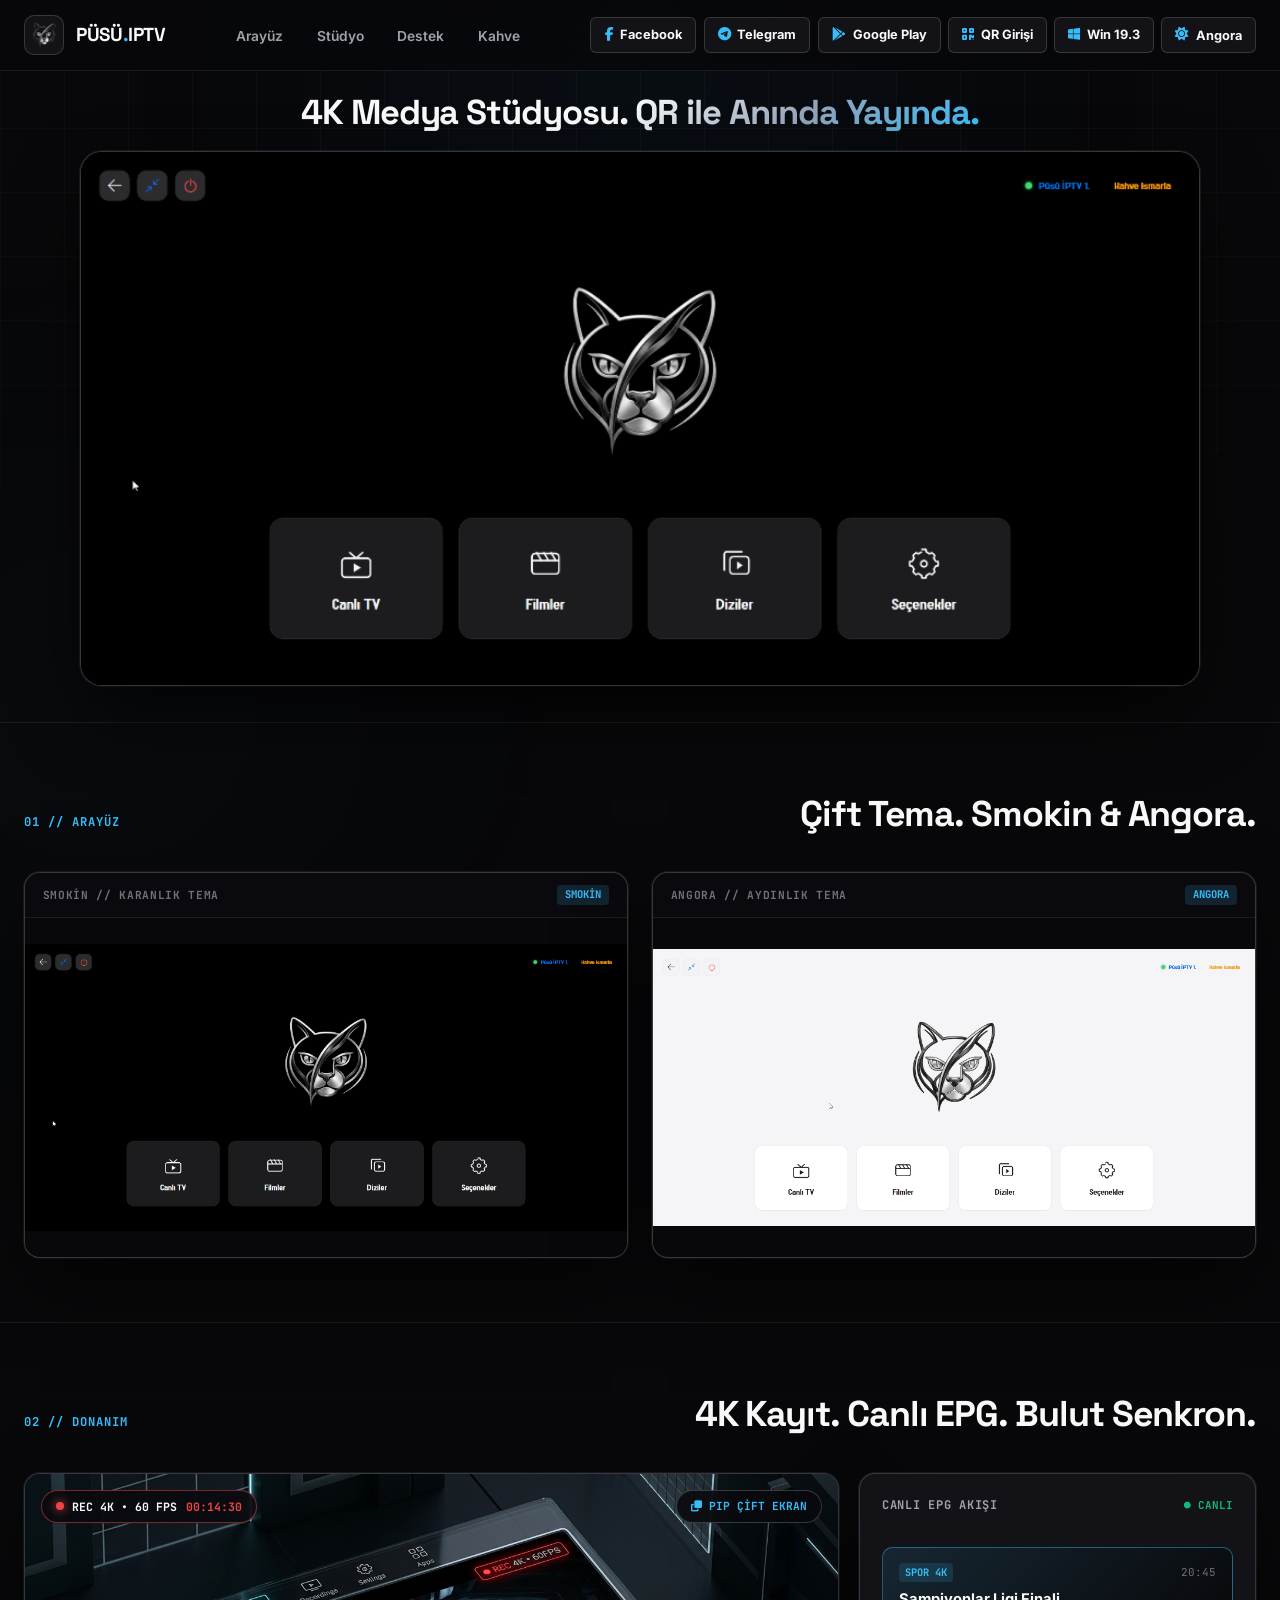
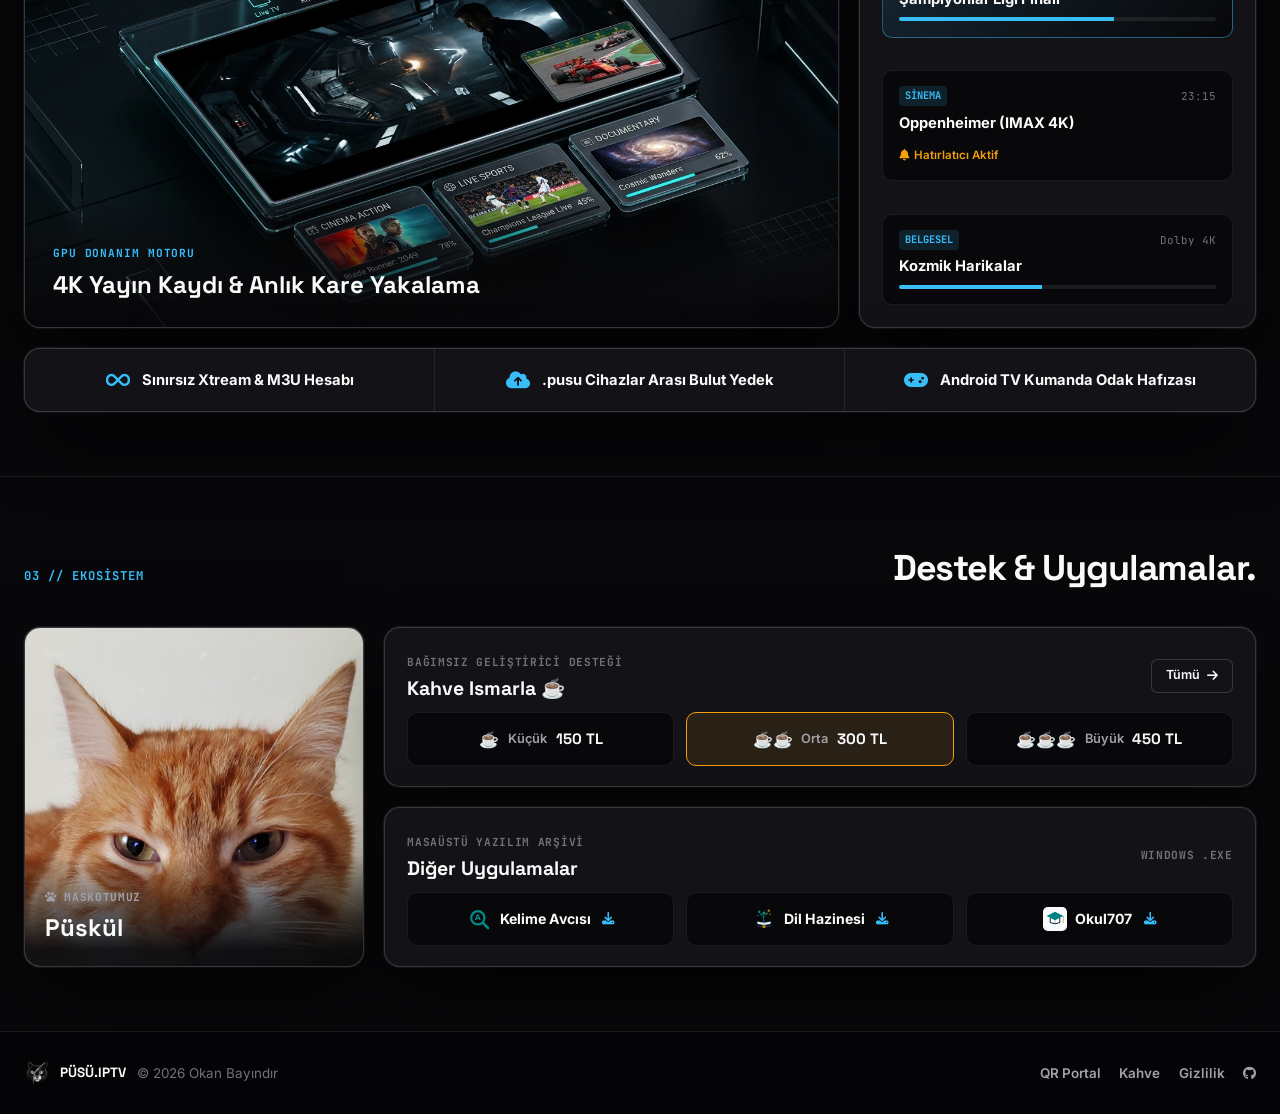
==== commit 34a44af3: "Remove active top bar, rename themes to Smokin & Angora, and place screenshots (v20.0.0)" ====
--- a/index.html
+++ b/index.html
@@ -9,7 +9,7 @@
     <meta http-equiv="Expires" content="0">
     <title>PÜSÜ IPTV — 4K Medya Stüdyosu • Windows &amp; Android TV</title>
     <meta name="description" content="Püsü IPTV — QR kodla anında eşleşme, 4K medya oynatıcı. Windows ve Android TV.">
-    <link rel="icon" type="image/png" href="pusu_logo.png?v=19.9.0">
+    <link rel="icon" type="image/png" href="pusu_logo.png?v=20.0.0">
     <script>
         (function () {
             var params = new URLSearchParams(window.location.search);
@@ -36,8 +36,8 @@
     <link href="https://fonts.googleapis.com/css2?family=Inter:wght@500;600;700;800;900&family=JetBrains+Mono:wght@500;600;700&family=Space+Grotesk:wght@700;800&display=swap" rel="stylesheet">
     <link rel="stylesheet" href="https://cdnjs.cloudflare.com/ajax/libs/font-awesome/6.4.0/css/all.min.css">
     <link rel="preload" href="Canada.otf" as="font" type="font/otf" crossorigin>
-    <link rel="stylesheet" href="style.css?v=19.9.0">
-    <link rel="stylesheet" href="css/style.css?v=19.9.0">
+    <link rel="stylesheet" href="style.css?v=20.0.0">
+    <link rel="stylesheet" href="css/style.css?v=20.0.0">
 </head>
 
 <body>
@@ -89,11 +89,11 @@
                     <span>Win 19.3</span>
                 </a>
 
-                <!-- Karanlık / Aydınlık Tema Değiştirici -->
-                <button class="btn-header-uniform theme-toggle-btn" id="themeToggleBtn" aria-label="Temayı Değiştir" title="Karanlık / Aydınlık Tema">
+                <!-- Smokin (Karanlık) / Angora (Aydınlık) Tema Değiştirici -->
+                <button class="btn-header-uniform theme-toggle-btn" id="themeToggleBtn" aria-label="Temayı Değiştir" title="Smokin (Karanlık) / Angora (Aydınlık) Tema">
                     <i class="fas fa-sun theme-icon-light"></i>
                     <i class="fas fa-moon theme-icon-dark"></i>
-                    <span class="theme-label" id="themeToggleLabel">Aydınlık</span>
+                    <span class="theme-label" id="themeToggleLabel">Angora</span>
                 </button>
 
                 <button class="mobile-menu-toggle" id="mobileMenuBtn" aria-label="Menü">
@@ -116,17 +116,11 @@
                 </h1>
             </div>
 
-            <!-- İlk Açılışta Alt Kısmı Kesilmeyen Tam Görünür Uygulama Çerçevesi -->
+            <!-- İlk Açılışta Alt Kısmı Kesilmeyen Tam Görünür Uygulama Çerçevesi (Üst Çubuksuz) -->
             <div class="hero-showcase-frame reveal-scale-in">
                 <div class="studio-frame-outer">
-                    <div class="studio-frame-header">
-                        <div class="frame-dots"><span></span><span></span><span></span></div>
-                        <span class="frame-url">PÜSÜ IPTV // KARŞILAMA EKRANI</span>
-                        <span class="frame-status"><span class="live-dot-green"></span> AKTİF</span>
-                    </div>
-
                     <div class="studio-image-stage">
-                        <img src="hero_welcome_screen.png?v=19.9.0" alt="Püsü IPTV Karşılama Ekranı" class="hero-main-render">
+                        <img src="android_screen.png?v=20.0.0" alt="Püsü IPTV Karşılama Ekranı" class="hero-main-render" id="heroThemeImage">
                     </div>
                 </div>
             </div>
@@ -134,35 +128,33 @@
     </section>
 
     <!-- ==========================================================================
-         02 // ARAYÜZ VİTRİNİ (TAM BOY EKRAN GÖRSELLERİ)
+         02 // ARAYÜZ VİTRİNİ (SMOKİN & ANGORA ÇİFT TEMA)
          ========================================================================== -->
     <section class="ds-section" id="arayuz">
         <div class="container">
             <div class="ds-section-head-compact reveal-fade-up">
                 <span class="ds-index">01 // ARAYÜZ</span>
-                <h2 class="ds-title">Çift Tema. Tam Ekran Deneyim.</h2>
+                <h2 class="ds-title">Çift Tema. Smokin &amp; Angora.</h2>
             </div>
 
             <div class="showcase-screens-grid">
                 <div class="screen-card-large reveal-fade-up">
                     <div class="screen-bar">
-                        <div class="frame-dots"><span></span><span></span><span></span></div>
-                        <span class="mono-xs">MAT SİYAH // KARANLIK TEMA</span>
-                        <span class="screen-tag">WINDOWS &amp; TV</span>
+                        <span class="mono-xs">SMOKİN // KARANLIK TEMA</span>
+                        <span class="screen-tag">SMOKİN</span>
                     </div>
                     <div class="screen-img-wrap">
-                        <img src="windows_screen.png" alt="Mat Siyah Stüdyo Arayüzü">
+                        <img src="windows_screen.png?v=20.0.0" alt="Smokin Karanlık Tema">
                     </div>
                 </div>
 
                 <div class="screen-card-large reveal-fade-up">
                     <div class="screen-bar">
-                        <div class="frame-dots"><span></span><span></span><span></span></div>
-                        <span class="mono-xs">4K STÜDYO // TV &amp; MOBİL SENKRON</span>
-                        <span class="screen-tag">ANDROID TV &amp; PC</span>
+                        <span class="mono-xs">ANGORA // AYDINLIK TEMA</span>
+                        <span class="screen-tag">ANGORA</span>
                     </div>
                     <div class="screen-img-wrap">
-                        <img src="hero_studio_showcase.jpg?v=19.9.0" alt="Püsü IPTV 4K Stüdyo">
+                        <img src="android_screen.png?v=20.0.0" alt="Angora Aydınlık Tema">
                     </div>
                 </div>
             </div>
@@ -356,7 +348,7 @@
         </div>
     </footer>
 
-    <script src="main.js?v=19.7.0"></script>
+    <script src="main.js?v=20.0.0"></script>
 </body>
 
 </html>
--- a/style.css
+++ b/style.css
@@ -524,8 +524,8 @@
     position: relative;
     overflow: hidden;
     width: 100%;
-    max-height: calc(100vh - 195px);
-    background: #F3F4F6;
+    max-height: calc(100vh - 165px);
+    background: var(--bg-elevated);
     display: flex;
     align-items: center;
     justify-content: center;
@@ -534,7 +534,7 @@
 .hero-main-render {
     width: 100%;
     height: auto;
-    max-height: calc(100vh - 195px);
+    max-height: calc(100vh - 165px);
     object-fit: contain;
     display: block;
 }
@@ -617,15 +617,15 @@
 }
 
 .screen-img-wrap {
-    aspect-ratio: 16 / 10;
+    aspect-ratio: 16 / 9;
     overflow: hidden;
-    background: #050507;
+    background: var(--bg-obsidian);
 }
 
 .screen-img-wrap img {
     width: 100%;
     height: 100%;
-    object-fit: cover;
+    object-fit: contain;
     transition: transform 0.6s ease;
 }
 
--- a/css/style.css
+++ b/css/style.css
@@ -524,8 +524,8 @@
     position: relative;
     overflow: hidden;
     width: 100%;
-    max-height: calc(100vh - 195px);
-    background: #F3F4F6;
+    max-height: calc(100vh - 165px);
+    background: var(--bg-elevated);
     display: flex;
     align-items: center;
     justify-content: center;
@@ -534,7 +534,7 @@
 .hero-main-render {
     width: 100%;
     height: auto;
-    max-height: calc(100vh - 195px);
+    max-height: calc(100vh - 165px);
     object-fit: contain;
     display: block;
 }
@@ -617,15 +617,15 @@
 }
 
 .screen-img-wrap {
-    aspect-ratio: 16 / 10;
+    aspect-ratio: 16 / 9;
     overflow: hidden;
-    background: #050507;
+    background: var(--bg-obsidian);
 }
 
 .screen-img-wrap img {
     width: 100%;
     height: 100%;
-    object-fit: cover;
+    object-fit: contain;
     transition: transform 0.6s ease;
 }
 
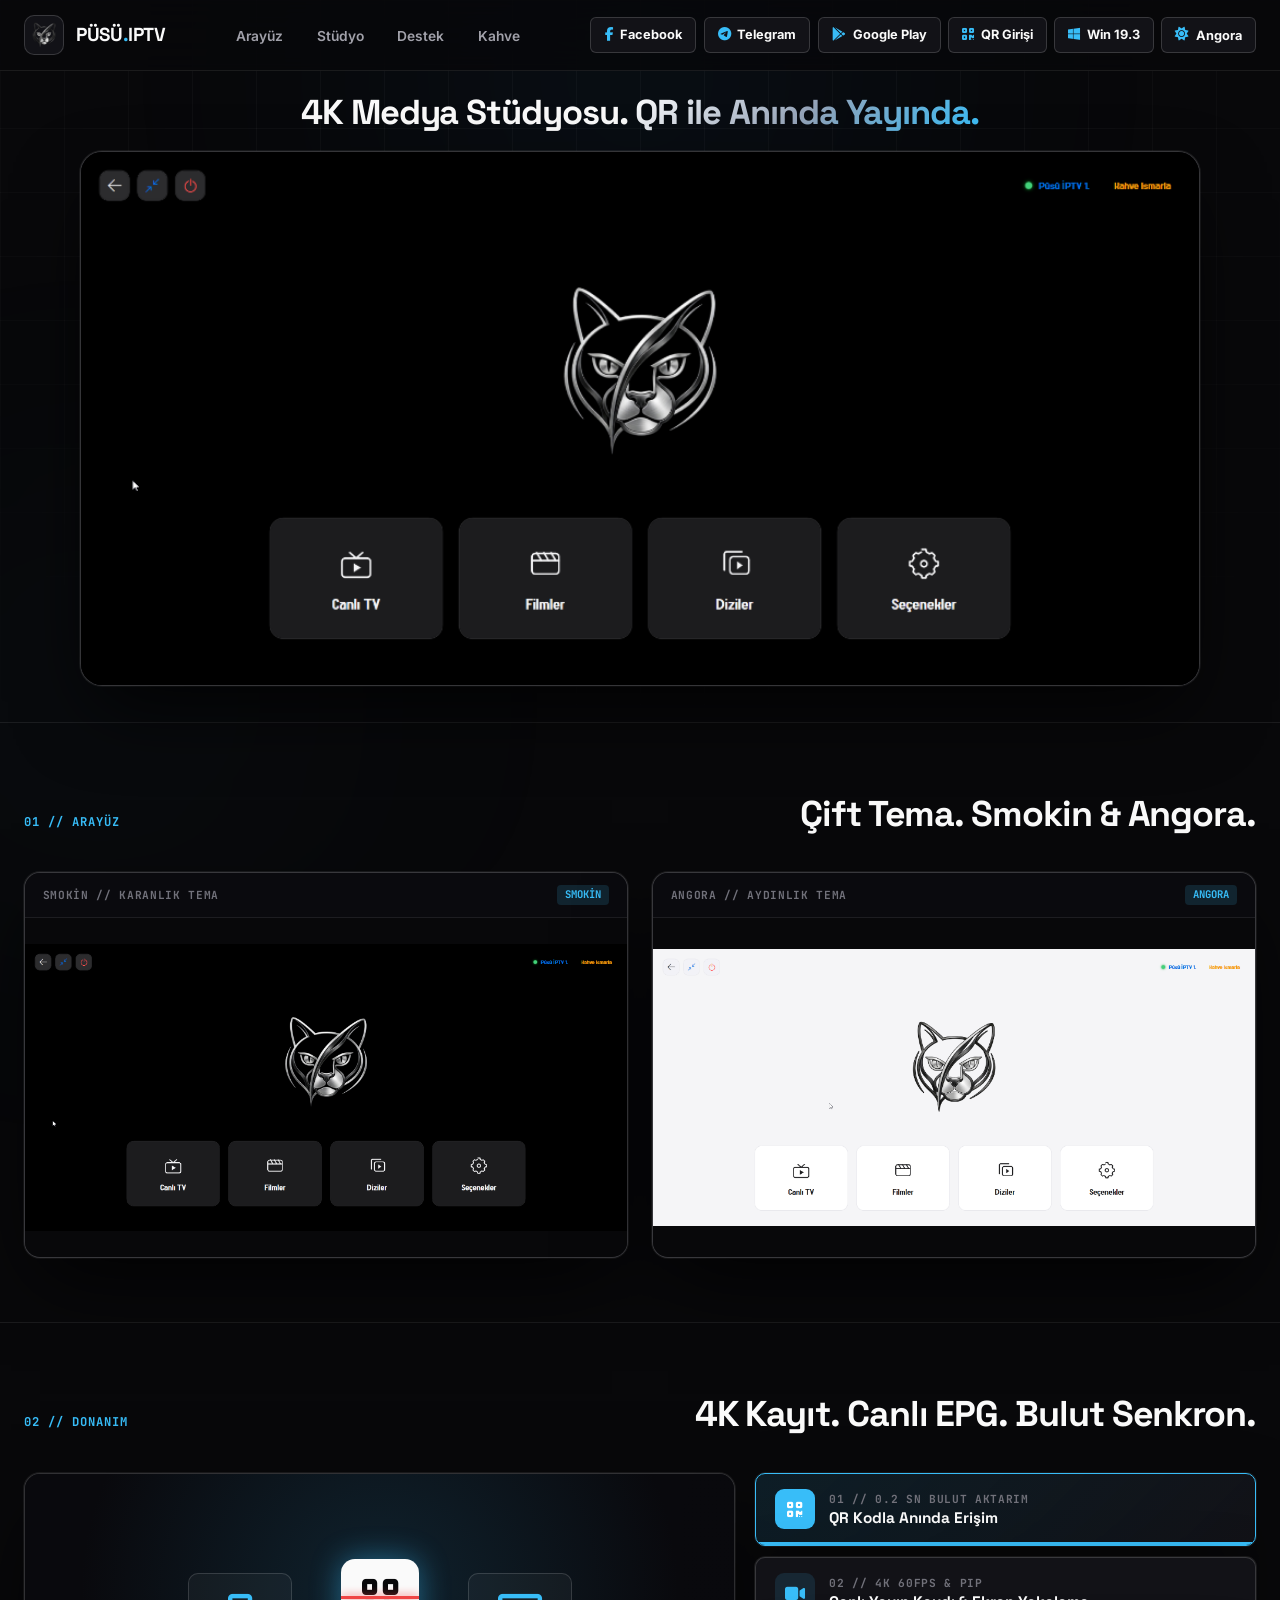
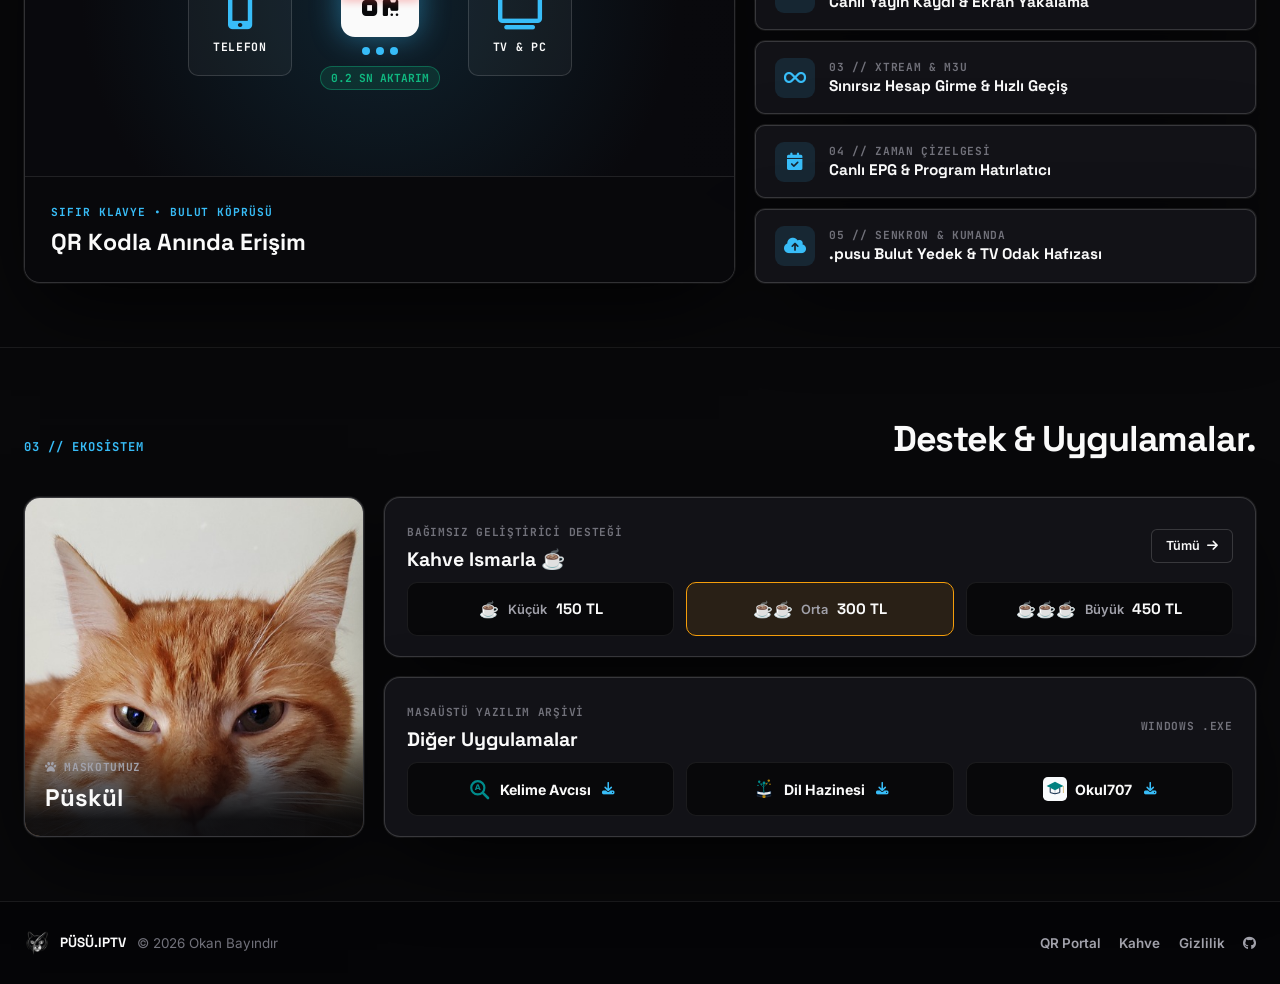
==== commit c4d5ad9b: "Add animated interactive feature showcase in hardware section (v20.1.0)" ====
--- a/index.html
+++ b/index.html
@@ -9,7 +9,7 @@
     <meta http-equiv="Expires" content="0">
     <title>PÜSÜ IPTV — 4K Medya Stüdyosu • Windows &amp; Android TV</title>
     <meta name="description" content="Püsü IPTV — QR kodla anında eşleşme, 4K medya oynatıcı. Windows ve Android TV.">
-    <link rel="icon" type="image/png" href="pusu_logo.png?v=20.0.0">
+    <link rel="icon" type="image/png" href="pusu_logo.png?v=20.1.0">
     <script>
         (function () {
             var params = new URLSearchParams(window.location.search);
@@ -36,8 +36,8 @@
     <link href="https://fonts.googleapis.com/css2?family=Inter:wght@500;600;700;800;900&family=JetBrains+Mono:wght@500;600;700&family=Space+Grotesk:wght@700;800&display=swap" rel="stylesheet">
     <link rel="stylesheet" href="https://cdnjs.cloudflare.com/ajax/libs/font-awesome/6.4.0/css/all.min.css">
     <link rel="preload" href="Canada.otf" as="font" type="font/otf" crossorigin>
-    <link rel="stylesheet" href="style.css?v=20.0.0">
-    <link rel="stylesheet" href="css/style.css?v=20.0.0">
+    <link rel="stylesheet" href="style.css?v=20.1.0">
+    <link rel="stylesheet" href="css/style.css?v=20.1.0">
 </head>
 
 <body>
@@ -162,7 +162,7 @@
     </section>
 
     <!-- ==========================================================================
-         03 // STÜDYO GÜCÜ (GÖRSEL BENTO VİTRİNİ)
+         03 // STÜDYO GÜCÜ (ANİMASYONLU ÖZELLİK TANITIM VİTRİNİ)
          ========================================================================== -->
     <section class="ds-section" id="studyo">
         <div class="container">
@@ -171,78 +171,192 @@
                 <h2 class="ds-title">4K Kayıt. Canlı EPG. Bulut Senkron.</h2>
             </div>
 
-            <div class="ds-bento-grid">
-                <!-- 4K Kayıt & PIP Görsel Kartı -->
-                <div class="bento-box bento-span-8 reveal-fade-up">
-                    <div class="bento-visual-wrap bento-visual-tall">
-                        <img src="cinema_player_showcase.jpg" alt="4K Kayıt ve PIP" class="bento-cover-img">
-                        <div class="bento-hud-overlay">
-                            <div class="rec-live-badge">
-                                <span class="rec-dot-pulse"></span>
-                                <span>REC 4K • 60 FPS</span>
-                                <span class="rec-timer">00:14:28</span>
-                            </div>
-                            <div class="pip-mode-tag">
-                                <i class="fas fa-clone"></i> PIP ÇİFT EKRAN
-                            </div>
-                        </div>
-                        <div class="bento-caption-overlay">
+            <div class="anim-showcase-wrap reveal-fade-up" id="animShowcase">
+                <!-- Sol: Canlı Animasyon Sahnesi (5 Özellik Otomatik & Tıklamalı Geçiş) -->
+                <div class="anim-stage-card">
+                    <!-- Sahne 0: QR Kodla Anında Erişim -->
+                    <div class="anim-scene active" data-scene="0">
+                        <div class="scene-visual scene-qr-visual">
+                            <div class="qr-anim-device qr-phone">
+                                <i class="fas fa-mobile-screen-button"></i>
+                                <span>TELEFON</span>
+                            </div>
+                            <div class="qr-anim-bridge">
+                                <div class="qr-laser-box">
+                                    <i class="fas fa-qrcode"></i>
+                                    <span class="qr-laser-line"></span>
+                                </div>
+                                <div class="qr-data-stream">
+                                    <span></span><span></span><span></span>
+                                </div>
+                                <strong class="qr-speed-tag">0.2 SN AKTARIM</strong>
+                            </div>
+                            <div class="qr-anim-device qr-tv">
+                                <i class="fas fa-tv"></i>
+                                <span>TV &amp; PC</span>
+                            </div>
+                        </div>
+                        <div class="scene-caption">
+                            <span class="bento-tag">SIFIR KLAVYE • BULUT KÖPRÜSÜ</span>
+                            <h3>QR Kodla Anında Erişim</h3>
+                        </div>
+                    </div>
+
+                    <!-- Sahne 1: 4K Yayın Kaydı & Anlık Kare Yakalama -->
+                    <div class="anim-scene" data-scene="1">
+                        <div class="scene-visual scene-rec-visual">
+                            <img src="cinema_player_showcase.jpg" alt="4K Yayın Kaydı" class="scene-bg-img">
+                            <div class="bento-hud-overlay">
+                                <div class="rec-live-badge">
+                                    <span class="rec-dot-pulse"></span>
+                                    <span>REC 4K • 60 FPS</span>
+                                    <span class="rec-timer">00:14:28</span>
+                                </div>
+                                <div class="pip-mode-tag">
+                                    <i class="fas fa-camera"></i> ANLIK KARE &amp; PIP
+                                </div>
+                            </div>
+                            <div class="rec-wave-bars">
+                                <span></span><span></span><span></span><span></span><span></span><span></span><span></span><span></span>
+                            </div>
+                        </div>
+                        <div class="scene-caption">
                             <span class="bento-tag">GPU DONANIM MOTORU</span>
                             <h3>4K Yayın Kaydı &amp; Anlık Kare Yakalama</h3>
                         </div>
                     </div>
-                </div>
-
-                <!-- Canlı EPG Akışı -->
-                <div class="bento-box bento-span-4 reveal-fade-up">
-                    <div class="bento-epg-stage">
-                        <div class="epg-header-bar">
-                            <span class="mono-sm">CANLI EPG AKIŞI</span>
-                            <span class="epg-live-pill">● CANLI</span>
-                        </div>
-                        <div class="epg-track-card active">
-                            <div class="epg-track-top">
-                                <span class="ch-tag">SPOR 4K</span>
-                                <span class="ch-time">20:45</span>
-                            </div>
-                            <strong>Şampiyonlar Ligi Finali</strong>
-                            <div class="epg-progress"><div class="epg-bar" style="width: 68%;"></div></div>
-                        </div>
-                        <div class="epg-track-card">
-                            <div class="epg-track-top">
-                                <span class="ch-tag">SİNEMA</span>
-                                <span class="ch-time">23:15</span>
-                            </div>
-                            <strong>Oppenheimer (IMAX 4K)</strong>
-                            <span class="epg-remind-badge"><i class="fas fa-bell"></i> Hatırlatıcı Aktif</span>
-                        </div>
-                        <div class="epg-track-card">
-                            <div class="epg-track-top">
-                                <span class="ch-tag">BELGESEL</span>
-                                <span class="ch-time">Dolby 4K</span>
-                            </div>
-                            <strong>Kozmik Harikalar</strong>
-                            <div class="epg-progress"><div class="epg-bar" style="width: 45%;"></div></div>
-                        </div>
-                    </div>
-                </div>
-
-                <!-- Alt Özellik Barı: 3 Net Başlık -->
-                <div class="bento-box bento-span-12 reveal-fade-up">
-                    <div class="studio-specs-strip">
-                        <div class="spec-pill-item">
-                            <i class="fas fa-infinity"></i>
-                            <strong>Sınırsız Xtream &amp; M3U Hesabı</strong>
-                        </div>
-                        <div class="spec-pill-item">
-                            <i class="fas fa-cloud-arrow-up"></i>
-                            <strong>.pusu Cihazlar Arası Bulut Yedek</strong>
-                        </div>
-                        <div class="spec-pill-item">
-                            <i class="fas fa-gamepad"></i>
-                            <strong>Android TV Kumanda Odak Hafızası</strong>
-                        </div>
-                    </div>
+
+                    <!-- Sahne 2: Sınırsız Hesap Girme (Xtream & M3U) -->
+                    <div class="anim-scene" data-scene="2">
+                        <div class="scene-visual scene-acc-visual">
+                            <div class="acc-stack-anim">
+                                <div class="acc-card-floating acc-f-1">
+                                    <div class="acc-f-icon"><i class="fas fa-satellite-dish"></i></div>
+                                    <div class="acc-f-info">
+                                        <strong>Ulusal &amp; Spor 4K Paketi</strong>
+                                        <span>Xtream Codes API • 54.000+ Kanal</span>
+                                    </div>
+                                    <span class="acc-f-badge">AKTİF</span>
+                                </div>
+                                <div class="acc-card-floating acc-f-2">
+                                    <div class="acc-f-icon"><i class="fas fa-film"></i></div>
+                                    <div class="acc-f-info">
+                                        <strong>Sinema &amp; Dizi VOD Arşivi</strong>
+                                        <span>M3U8 URL • 22.000+ İçerik</span>
+                                    </div>
+                                    <span class="acc-f-badge">HAZIR</span>
+                                </div>
+                                <div class="acc-card-floating acc-f-3">
+                                    <div class="acc-f-icon"><i class="fas fa-plus"></i></div>
+                                    <div class="acc-f-info">
+                                        <strong>Sınırsız Yeni Profil Ekle</strong>
+                                        <span>Tek Tıkla Hesaplar Arası Geçiş</span>
+                                    </div>
+                                    <span class="acc-f-badge">&infin; HESAP</span>
+                                </div>
+                            </div>
+                        </div>
+                        <div class="scene-caption">
+                            <span class="bento-tag">ÇOKLU PORTAL YÖNETİCİSİ</span>
+                            <h3>Sınırsız Xtream &amp; M3U Hesap Girme</h3>
+                        </div>
+                    </div>
+
+                    <!-- Sahne 3: Canlı EPG & Program Hatırlatıcı -->
+                    <div class="anim-scene" data-scene="3">
+                        <div class="scene-visual scene-epg-visual">
+                            <div class="epg-anim-list">
+                                <div class="epg-track-card active">
+                                    <div class="epg-track-top">
+                                        <span class="ch-tag">SPOR 4K • CANLI</span>
+                                        <span class="ch-time">20:45 - 23:00</span>
+                                    </div>
+                                    <strong>UEFA Şampiyonlar Ligi Finali</strong>
+                                    <div class="epg-progress"><div class="epg-bar epg-bar-anim"></div></div>
+                                </div>
+                                <div class="epg-track-card">
+                                    <div class="epg-track-top">
+                                        <span class="ch-tag">SİNEMA 4K</span>
+                                        <span class="ch-time">23:15</span>
+                                    </div>
+                                    <strong>Oppenheimer (IMAX UHD)</strong>
+                                    <span class="epg-remind-badge"><i class="fas fa-bell fa-shake"></i> Hatırlatıcı Aktif</span>
+                                </div>
+                            </div>
+                        </div>
+                        <div class="scene-caption">
+                            <span class="bento-tag">AKILLI ZAMAN ÇİZELGESİ</span>
+                            <h3>Canlı EPG Akışı &amp; Yayın Hatırlatıcı</h3>
+                        </div>
+                    </div>
+
+                    <!-- Sahne 4: .pusu Bulut Yedek & Kumanda Odak Hafızası -->
+                    <div class="anim-scene" data-scene="4">
+                        <div class="scene-visual scene-cloud-visual">
+                            <div class="cloud-orbit-hub">
+                                <div class="orbit-node"><i class="fas fa-desktop"></i><span>Windows PC</span></div>
+                                <div class="orbit-beam"><span></span></div>
+                                <div class="orbit-center">
+                                    <img src="pusu_logo.png?v=20.1.0" alt=".pusu">
+                                    <strong>.pusu</strong>
+                                </div>
+                                <div class="orbit-beam"><span></span></div>
+                                <div class="orbit-node"><i class="fas fa-tv"></i><span>Android TV</span></div>
+                            </div>
+                        </div>
+                        <div class="scene-caption">
+                            <span class="bento-tag">CİHAZLAR ARASI TAM EŞLEŞME</span>
+                            <h3>.pusu Bulut Yedek &amp; Kumanda Odak Hafızası</h3>
+                        </div>
+                    </div>
+                </div>
+
+                <!-- Sağ: İnteraktif Animasyonlu Özellik Seçici Liste -->
+                <div class="anim-triggers-col">
+                    <button class="anim-trigger-btn active" data-target="0">
+                        <div class="at-icon"><i class="fas fa-qrcode"></i></div>
+                        <div class="at-text">
+                            <span class="mono-xs">01 // 0.2 SN BULUT AKTARIM</span>
+                            <strong>QR Kodla Anında Erişim</strong>
+                        </div>
+                        <div class="at-progress"><span class="at-bar"></span></div>
+                    </button>
+
+                    <button class="anim-trigger-btn" data-target="1">
+                        <div class="at-icon"><i class="fas fa-video"></i></div>
+                        <div class="at-text">
+                            <span class="mono-xs">02 // 4K 60FPS &amp; PIP</span>
+                            <strong>Canlı Yayın Kaydı &amp; Ekran Yakalama</strong>
+                        </div>
+                        <div class="at-progress"><span class="at-bar"></span></div>
+                    </button>
+
+                    <button class="anim-trigger-btn" data-target="2">
+                        <div class="at-icon"><i class="fas fa-infinity"></i></div>
+                        <div class="at-text">
+                            <span class="mono-xs">03 // XTREAM &amp; M3U</span>
+                            <strong>Sınırsız Hesap Girme &amp; Hızlı Geçiş</strong>
+                        </div>
+                        <div class="at-progress"><span class="at-bar"></span></div>
+                    </button>
+
+                    <button class="anim-trigger-btn" data-target="3">
+                        <div class="at-icon"><i class="fas fa-calendar-check"></i></div>
+                        <div class="at-text">
+                            <span class="mono-xs">04 // ZAMAN ÇİZELGESİ</span>
+                            <strong>Canlı EPG &amp; Program Hatırlatıcı</strong>
+                        </div>
+                        <div class="at-progress"><span class="at-bar"></span></div>
+                    </button>
+
+                    <button class="anim-trigger-btn" data-target="4">
+                        <div class="at-icon"><i class="fas fa-cloud-arrow-up"></i></div>
+                        <div class="at-text">
+                            <span class="mono-xs">05 // SENKRON &amp; KUMANDA</span>
+                            <strong>.pusu Bulut Yedek &amp; TV Odak Hafızası</strong>
+                        </div>
+                        <div class="at-progress"><span class="at-bar"></span></div>
+                    </button>
                 </div>
             </div>
         </div>
@@ -348,7 +462,7 @@
         </div>
     </footer>
 
-    <script src="main.js?v=20.0.0"></script>
+    <script src="main.js?v=20.1.0"></script>
 </body>
 
 </html>
--- a/style.css
+++ b/style.css
@@ -634,67 +634,62 @@
 }
 
 /* ==========================================================================
-   03 // STÜDYO DONANIM BENTO
+   03 // STÜDYO DONANIM — ANİMASYONLU ÖZELLİK TANITIM VİTRİNİ
    ========================================================================== */
 
-.ds-bento-grid {
+.anim-showcase-wrap {
     display: grid;
-    grid-template-columns: repeat(12, 1fr);
+    grid-template-columns: 1.35fr 0.95fr;
     gap: 1.25rem;
-}
-
-.bento-box {
-    background: var(--bg-card);
+    align-items: stretch;
+}
+
+.anim-stage-card {
+    position: relative;
+    background: #09090D;
     border: 1px solid var(--border-strong);
     border-radius: var(--radius-lg);
     overflow: hidden;
+    min-height: 410px;
+    box-shadow: var(--shadow-studio);
+}
+
+.anim-scene {
+    position: absolute;
+    inset: 0;
+    opacity: 0;
+    visibility: hidden;
+    transform: scale(0.97);
+    transition: opacity 0.45s cubic-bezier(0.16, 1, 0.3, 1), transform 0.45s cubic-bezier(0.16, 1, 0.3, 1), visibility 0.45s;
     display: flex;
     flex-direction: column;
     justify-content: space-between;
-    box-shadow: var(--shadow-studio);
-}
-
-.bento-span-8 { grid-column: span 8; }
-.bento-span-4 { grid-column: span 4; }
-.bento-span-12 { grid-column: span 12; }
-
-.bento-visual-wrap.bento-visual-tall {
+}
+
+.anim-scene.active {
+    opacity: 1;
+    visibility: visible;
+    transform: scale(1);
+    z-index: 2;
+}
+
+.scene-visual {
     position: relative;
-    height: 100%;
-    min-height: 360px;
+    flex: 1;
+    display: flex;
+    align-items: center;
+    justify-content: center;
     overflow: hidden;
-    background: #060608;
-}
-
-.bento-cover-img {
-    width: 100%;
-    height: 100%;
-    object-fit: cover;
-    transition: transform 0.6s ease;
-}
-
-.bento-box:hover .bento-cover-img {
-    transform: scale(1.03);
-}
-
-.bento-hud-overlay {
-    position: absolute;
-    top: 16px;
-    left: 16px;
-    right: 16px;
-    display: flex;
-    align-items: center;
-    justify-content: space-between;
-    pointer-events: none;
-}
-
-.bento-caption-overlay {
-    position: absolute;
-    bottom: 0;
-    left: 0;
-    right: 0;
-    padding: 2.5rem 1.75rem 1.5rem;
-    background: linear-gradient(to top, rgba(8, 8, 10, 0.95) 15%, rgba(8, 8, 10, 0.5) 65%, transparent 100%);
+    padding: 2rem;
+    background: radial-gradient(circle at 50% 40%, rgba(56, 189, 248, 0.14), rgba(9, 9, 13, 0.96) 75%);
+}
+
+.scene-caption {
+    position: relative;
+    z-index: 3;
+    padding: 1.35rem 1.65rem;
+    background: rgba(8, 8, 11, 0.92);
+    border-top: 1px solid rgba(255, 255, 255, 0.1);
 }
 
 .bento-tag {
@@ -704,14 +699,139 @@
     font-weight: 700;
     color: #38BDF8;
     letter-spacing: 0.08em;
-    margin-bottom: 0.3rem;
-}
-
-.bento-caption-overlay h3 {
+    margin-bottom: 0.25rem;
+}
+
+.scene-caption h3 {
     font-family: var(--font-display);
-    font-size: 1.5rem;
+    font-size: 1.45rem;
     font-weight: 800;
     color: #FAFAFA;
+}
+
+/* Sahne 0: QR Kodla Anında Erişim Animasyonu */
+.scene-qr-visual {
+    gap: 1.75rem;
+}
+
+.qr-anim-device {
+    display: flex;
+    flex-direction: column;
+    align-items: center;
+    gap: 0.55rem;
+    padding: 1.25rem 1.5rem;
+    background: rgba(255, 255, 255, 0.04);
+    border: 1px solid rgba(255, 255, 255, 0.14);
+    border-radius: var(--radius-md);
+    color: #FAFAFA;
+}
+
+.qr-anim-device i {
+    font-size: 2.2rem;
+    color: #38BDF8;
+}
+
+.qr-anim-device span {
+    font-family: var(--font-mono);
+    font-size: 0.72rem;
+    font-weight: 700;
+    letter-spacing: 0.06em;
+}
+
+.qr-anim-bridge {
+    display: flex;
+    flex-direction: column;
+    align-items: center;
+    gap: 0.65rem;
+}
+
+.qr-laser-box {
+    position: relative;
+    width: 78px;
+    height: 78px;
+    border-radius: 14px;
+    background: #FAFAFA;
+    color: #08080A;
+    display: flex;
+    align-items: center;
+    justify-content: center;
+    font-size: 2.6rem;
+    overflow: hidden;
+    box-shadow: 0 0 30px rgba(56, 189, 248, 0.45);
+}
+
+.qr-laser-line {
+    position: absolute;
+    left: 0;
+    width: 100%;
+    height: 3px;
+    background: #EF4444;
+    box-shadow: 0 0 10px #EF4444;
+    animation: qrLaserScan 1.6s ease-in-out infinite;
+}
+
+@keyframes qrLaserScan {
+    0%, 100% { top: 10%; }
+    50% { top: 88%; }
+}
+
+.qr-data-stream {
+    display: flex;
+    gap: 6px;
+}
+
+.qr-data-stream span {
+    width: 8px;
+    height: 8px;
+    border-radius: 50%;
+    background: #38BDF8;
+    animation: streamDots 1.2s infinite ease-in-out;
+}
+
+.qr-data-stream span:nth-child(2) { animation-delay: 0.2s; }
+.qr-data-stream span:nth-child(3) { animation-delay: 0.4s; }
+
+@keyframes streamDots {
+    0%, 100% { opacity: 0.25; transform: scale(0.8); }
+    50% { opacity: 1; transform: scale(1.3); }
+}
+
+.qr-speed-tag {
+    font-family: var(--font-mono);
+    font-size: 0.7rem;
+    color: #10B981;
+    background: rgba(16, 185, 129, 0.14);
+    border: 1px solid rgba(16, 185, 129, 0.4);
+    padding: 3px 10px;
+    border-radius: 99px;
+}
+
+/* Sahne 1: 4K Yayın Kaydı & PIP Animasyonu */
+.scene-rec-visual {
+    padding: 0;
+}
+
+.scene-bg-img {
+    width: 100%;
+    height: 100%;
+    object-fit: cover;
+    animation: subtleZoom 8s ease-in-out infinite alternate;
+}
+
+@keyframes subtleZoom {
+    0% { transform: scale(1); }
+    100% { transform: scale(1.06); }
+}
+
+.bento-hud-overlay {
+    position: absolute;
+    top: 16px;
+    left: 16px;
+    right: 16px;
+    display: flex;
+    align-items: center;
+    justify-content: space-between;
+    pointer-events: none;
 }
 
 .rec-live-badge {
@@ -752,39 +872,116 @@
     color: #38BDF8;
 }
 
-/* Right Bento Column: EPG */
-.bento-epg-stage {
-    padding: 1.4rem;
+.rec-wave-bars {
+    position: absolute;
+    bottom: 16px;
+    left: 16px;
+    display: flex;
+    align-items: flex-end;
+    gap: 4px;
+    height: 26px;
+    padding: 6px 10px;
+    background: rgba(10, 10, 14, 0.84);
+    border: 1px solid rgba(255, 255, 255, 0.14);
+    border-radius: 8px;
+}
+
+.rec-wave-bars span {
+    width: 3px;
+    height: 10px;
+    background: #38BDF8;
+    border-radius: 2px;
+    animation: soundWave 0.9s ease-in-out infinite alternate;
+}
+
+.rec-wave-bars span:nth-child(2n) { animation-duration: 0.6s; background: #10B981; }
+.rec-wave-bars span:nth-child(3n) { animation-duration: 1.1s; }
+
+@keyframes soundWave {
+    0% { height: 5px; }
+    100% { height: 18px; }
+}
+
+/* Sahne 2: Sınırsız Hesap Girme Animasyonu */
+.acc-stack-anim {
+    width: 100%;
+    max-width: 460px;
     display: flex;
     flex-direction: column;
-    justify-content: space-between;
-    height: 100%;
-    gap: 0.85rem;
-}
-
-.epg-header-bar {
-    display: flex;
-    align-items: center;
-    justify-content: space-between;
-}
-
-.epg-live-pill {
+    gap: 0.75rem;
+}
+
+.acc-card-floating {
+    display: flex;
+    align-items: center;
+    gap: 1rem;
+    padding: 0.95rem 1.15rem;
+    background: rgba(18, 18, 24, 0.95);
+    border: 1px solid rgba(255, 255, 255, 0.14);
+    border-radius: var(--radius-md);
+    color: #FAFAFA;
+    animation: floatSlide 2.6s ease-in-out infinite alternate;
+}
+
+.acc-f-1 { border-color: rgba(16, 185, 129, 0.5); }
+.acc-f-2 { animation-delay: 0.4s; }
+.acc-f-3 { border-color: rgba(56, 189, 248, 0.5); animation-delay: 0.8s; }
+
+@keyframes floatSlide {
+    0% { transform: translateX(-4px); }
+    100% { transform: translateX(6px); }
+}
+
+.acc-f-icon {
+    width: 40px;
+    height: 40px;
+    border-radius: 9px;
+    background: rgba(56, 189, 248, 0.14);
+    color: #38BDF8;
+    display: flex;
+    align-items: center;
+    justify-content: center;
+    font-size: 1.1rem;
+    flex-shrink: 0;
+}
+
+.acc-f-info {
+    flex: 1;
+    display: flex;
+    flex-direction: column;
+}
+
+.acc-f-info strong { font-size: 0.92rem; color: #FAFAFA; }
+.acc-f-info span { font-size: 0.75rem; color: #A1A1AA; }
+
+.acc-f-badge {
     font-family: var(--font-mono);
     font-size: 0.68rem;
-    color: var(--accent-emerald);
     font-weight: 700;
+    color: #10B981;
+    background: rgba(16, 185, 129, 0.12);
+    padding: 3px 8px;
+    border-radius: 4px;
+}
+
+/* Sahne 3: Canlı EPG & Hatırlatıcı Animasyonu */
+.epg-anim-list {
+    width: 100%;
+    max-width: 460px;
+    display: flex;
+    flex-direction: column;
+    gap: 0.85rem;
 }
 
 .epg-track-card {
-    padding: 0.95rem 1rem;
-    background: var(--bg-obsidian);
-    border: 1px solid var(--border-hairline);
+    padding: 1rem 1.15rem;
+    background: rgba(18, 18, 24, 0.95);
+    border: 1px solid rgba(255, 255, 255, 0.14);
     border-radius: var(--radius-md);
 }
 
 .epg-track-card.active {
-    border-color: rgba(56, 189, 248, 0.45);
-    background: linear-gradient(135deg, rgba(56, 189, 248, 0.12), var(--bg-obsidian));
+    border-color: rgba(56, 189, 248, 0.5);
 }
 
 .epg-track-top {
@@ -798,71 +995,227 @@
     font-family: var(--font-mono);
     font-size: 0.65rem;
     font-weight: 700;
-    color: var(--accent-cyan);
-    background: rgba(56, 189, 248, 0.14);
-    padding: 2px 6px;
+    color: #38BDF8;
+    background: rgba(56, 189, 248, 0.15);
+    padding: 2px 7px;
     border-radius: 4px;
 }
 
 .ch-time {
     font-family: var(--font-mono);
-    font-size: 0.68rem;
-    color: var(--text-dim);
+    font-size: 0.7rem;
+    color: #A1A1AA;
 }
 
 .epg-track-card strong {
     display: block;
-    font-size: 0.92rem;
-    color: var(--text-white);
-    margin-bottom: 0.45rem;
+    font-size: 0.95rem;
+    color: #FAFAFA;
+    margin-bottom: 0.5rem;
 }
 
 .epg-progress {
     width: 100%;
-    height: 4px;
-    background: var(--border-hairline);
+    height: 5px;
+    background: rgba(255, 255, 255, 0.1);
     border-radius: 99px;
     overflow: hidden;
 }
 
 .epg-bar {
     height: 100%;
-    background: var(--accent-cyan);
+    background: #38BDF8;
+}
+
+.epg-bar-anim {
+    animation: epgFill 3s ease-in-out infinite alternate;
+}
+
+@keyframes epgFill {
+    0% { width: 45%; }
+    100% { width: 82%; }
 }
 
 .epg-remind-badge {
     display: inline-flex;
     align-items: center;
-    gap: 5px;
-    font-size: 0.72rem;
-    color: var(--accent-amber);
-    font-weight: 600;
-}
-
-/* Spec Pills Bar (3 Columns) */
-.studio-specs-strip {
+    gap: 6px;
+    font-size: 0.75rem;
+    color: #F59E0B;
+    font-weight: 700;
+}
+
+/* Sahne 4: .pusu Bulut Yedek Animasyonu */
+.cloud-orbit-hub {
+    display: flex;
+    align-items: center;
+    justify-content: center;
+    gap: 1.1rem;
+    width: 100%;
+    max-width: 460px;
+}
+
+.orbit-node {
+    display: flex;
+    flex-direction: column;
+    align-items: center;
+    gap: 0.45rem;
+    padding: 1.1rem 1.35rem;
+    background: rgba(255, 255, 255, 0.04);
+    border: 1px solid rgba(255, 255, 255, 0.15);
+    border-radius: var(--radius-md);
+    color: #FAFAFA;
+    font-size: 0.78rem;
+    font-weight: 700;
+}
+
+.orbit-node i {
+    font-size: 1.7rem;
+    color: #38BDF8;
+}
+
+.orbit-center {
+    display: flex;
+    flex-direction: column;
+    align-items: center;
+    gap: 0.3rem;
+    padding: 1rem 1.25rem;
+    background: rgba(56, 189, 248, 0.14);
+    border: 1px solid #38BDF8;
+    border-radius: 16px;
+    box-shadow: 0 0 30px rgba(56, 189, 248, 0.35);
+    animation: pulseCenter 2s ease-in-out infinite;
+}
+
+@keyframes pulseCenter {
+    0%, 100% { transform: scale(1); }
+    50% { transform: scale(1.07); }
+}
+
+.orbit-center img {
+    width: 40px;
+    height: 40px;
+    object-fit: contain;
+}
+
+.orbit-center strong {
+    font-family: var(--font-mono);
+    font-size: 0.8rem;
+    color: #38BDF8;
+}
+
+.orbit-beam {
+    flex: 1;
+    height: 2px;
+    background: rgba(56, 189, 248, 0.25);
+    position: relative;
+    overflow: hidden;
+}
+
+.orbit-beam span {
+    position: absolute;
+    top: 0;
+    left: -30%;
+    width: 40%;
+    height: 100%;
+    background: #38BDF8;
+    animation: beamMove 1.4s linear infinite;
+}
+
+@keyframes beamMove {
+    0% { left: -40%; }
+    100% { left: 100%; }
+}
+
+/* Sağ: Özellik Seçici Butonlar */
+.anim-triggers-col {
     display: grid;
-    grid-template-columns: repeat(3, 1fr);
-}
-
-.spec-pill-item {
+    grid-template-rows: repeat(5, 1fr);
+    gap: 0.65rem;
+}
+
+.anim-trigger-btn {
+    position: relative;
+    display: flex;
+    align-items: center;
+    gap: 0.9rem;
+    padding: 0.85rem 1.15rem;
+    background: var(--bg-card);
+    border: 1px solid var(--border-strong);
+    border-radius: var(--radius-md);
+    text-align: left;
+    cursor: pointer;
+    overflow: hidden;
+    transition: var(--transition-fast);
+    box-shadow: var(--shadow-studio);
+}
+
+.anim-trigger-btn:hover {
+    border-color: var(--accent-cyan);
+    transform: translateX(3px);
+}
+
+.anim-trigger-btn.active {
+    border-color: var(--accent-cyan);
+    background: linear-gradient(135deg, rgba(56, 189, 248, 0.12), var(--bg-card));
+}
+
+.at-icon {
+    width: 40px;
+    height: 40px;
+    border-radius: 9px;
+    background: rgba(56, 189, 248, 0.12);
+    color: var(--accent-cyan);
     display: flex;
     align-items: center;
     justify-content: center;
-    gap: 0.75rem;
-    padding: 1.25rem 1.4rem;
-    border-right: 1px solid var(--border-hairline);
-    font-size: 0.92rem;
+    font-size: 1.1rem;
+    flex-shrink: 0;
+    transition: var(--transition-fast);
+}
+
+.anim-trigger-btn.active .at-icon {
+    background: var(--accent-cyan);
+    color: #FFFFFF;
+}
+
+.at-text {
+    flex: 1;
+    display: flex;
+    flex-direction: column;
+}
+
+.at-text strong {
+    font-family: var(--font-display);
+    font-size: 0.96rem;
+    font-weight: 800;
     color: var(--text-white);
-}
-
-.spec-pill-item:last-child {
-    border-right: none;
-}
-
-.spec-pill-item i {
-    font-size: 1.2rem;
-    color: var(--accent-cyan);
+    margin-top: 2px;
+}
+
+.at-progress {
+    position: absolute;
+    bottom: 0;
+    left: 0;
+    right: 0;
+    height: 3px;
+    background: transparent;
+}
+
+.at-bar {
+    display: block;
+    width: 0%;
+    height: 100%;
+    background: var(--accent-cyan);
+}
+
+.anim-trigger-btn.active .at-bar {
+    animation: triggerTimer 4.2s linear forwards;
+}
+
+@keyframes triggerTimer {
+    0% { width: 0%; }
+    100% { width: 100%; }
 }
 
 /* ==========================================================================
@@ -1088,26 +1441,13 @@
    ========================================================================== */
 
 @media (max-width: 1080px) {
-    .bento-span-8,
-    .bento-span-4 {
-        grid-column: span 12;
-    }
-
-    .studio-specs-strip {
+    .anim-showcase-wrap,
+    .ecosystem-grid {
         grid-template-columns: 1fr;
     }
 
-    .spec-pill-item {
-        border-right: none;
-        border-bottom: 1px solid var(--border-hairline);
-    }
-
-    .spec-pill-item:last-child {
-        border-bottom: none;
-    }
-
-    .ecosystem-grid {
-        grid-template-columns: 1fr;
+    .anim-stage-card {
+        min-height: 360px;
     }
 
     .eco-mascot-card {
--- a/css/style.css
+++ b/css/style.css
@@ -634,67 +634,62 @@
 }
 
 /* ==========================================================================
-   03 // STÜDYO DONANIM BENTO
+   03 // STÜDYO DONANIM — ANİMASYONLU ÖZELLİK TANITIM VİTRİNİ
    ========================================================================== */
 
-.ds-bento-grid {
+.anim-showcase-wrap {
     display: grid;
-    grid-template-columns: repeat(12, 1fr);
+    grid-template-columns: 1.35fr 0.95fr;
     gap: 1.25rem;
-}
-
-.bento-box {
-    background: var(--bg-card);
+    align-items: stretch;
+}
+
+.anim-stage-card {
+    position: relative;
+    background: #09090D;
     border: 1px solid var(--border-strong);
     border-radius: var(--radius-lg);
     overflow: hidden;
+    min-height: 410px;
+    box-shadow: var(--shadow-studio);
+}
+
+.anim-scene {
+    position: absolute;
+    inset: 0;
+    opacity: 0;
+    visibility: hidden;
+    transform: scale(0.97);
+    transition: opacity 0.45s cubic-bezier(0.16, 1, 0.3, 1), transform 0.45s cubic-bezier(0.16, 1, 0.3, 1), visibility 0.45s;
     display: flex;
     flex-direction: column;
     justify-content: space-between;
-    box-shadow: var(--shadow-studio);
-}
-
-.bento-span-8 { grid-column: span 8; }
-.bento-span-4 { grid-column: span 4; }
-.bento-span-12 { grid-column: span 12; }
-
-.bento-visual-wrap.bento-visual-tall {
+}
+
+.anim-scene.active {
+    opacity: 1;
+    visibility: visible;
+    transform: scale(1);
+    z-index: 2;
+}
+
+.scene-visual {
     position: relative;
-    height: 100%;
-    min-height: 360px;
+    flex: 1;
+    display: flex;
+    align-items: center;
+    justify-content: center;
     overflow: hidden;
-    background: #060608;
-}
-
-.bento-cover-img {
-    width: 100%;
-    height: 100%;
-    object-fit: cover;
-    transition: transform 0.6s ease;
-}
-
-.bento-box:hover .bento-cover-img {
-    transform: scale(1.03);
-}
-
-.bento-hud-overlay {
-    position: absolute;
-    top: 16px;
-    left: 16px;
-    right: 16px;
-    display: flex;
-    align-items: center;
-    justify-content: space-between;
-    pointer-events: none;
-}
-
-.bento-caption-overlay {
-    position: absolute;
-    bottom: 0;
-    left: 0;
-    right: 0;
-    padding: 2.5rem 1.75rem 1.5rem;
-    background: linear-gradient(to top, rgba(8, 8, 10, 0.95) 15%, rgba(8, 8, 10, 0.5) 65%, transparent 100%);
+    padding: 2rem;
+    background: radial-gradient(circle at 50% 40%, rgba(56, 189, 248, 0.14), rgba(9, 9, 13, 0.96) 75%);
+}
+
+.scene-caption {
+    position: relative;
+    z-index: 3;
+    padding: 1.35rem 1.65rem;
+    background: rgba(8, 8, 11, 0.92);
+    border-top: 1px solid rgba(255, 255, 255, 0.1);
 }
 
 .bento-tag {
@@ -704,14 +699,139 @@
     font-weight: 700;
     color: #38BDF8;
     letter-spacing: 0.08em;
-    margin-bottom: 0.3rem;
-}
-
-.bento-caption-overlay h3 {
+    margin-bottom: 0.25rem;
+}
+
+.scene-caption h3 {
     font-family: var(--font-display);
-    font-size: 1.5rem;
+    font-size: 1.45rem;
     font-weight: 800;
     color: #FAFAFA;
+}
+
+/* Sahne 0: QR Kodla Anında Erişim Animasyonu */
+.scene-qr-visual {
+    gap: 1.75rem;
+}
+
+.qr-anim-device {
+    display: flex;
+    flex-direction: column;
+    align-items: center;
+    gap: 0.55rem;
+    padding: 1.25rem 1.5rem;
+    background: rgba(255, 255, 255, 0.04);
+    border: 1px solid rgba(255, 255, 255, 0.14);
+    border-radius: var(--radius-md);
+    color: #FAFAFA;
+}
+
+.qr-anim-device i {
+    font-size: 2.2rem;
+    color: #38BDF8;
+}
+
+.qr-anim-device span {
+    font-family: var(--font-mono);
+    font-size: 0.72rem;
+    font-weight: 700;
+    letter-spacing: 0.06em;
+}
+
+.qr-anim-bridge {
+    display: flex;
+    flex-direction: column;
+    align-items: center;
+    gap: 0.65rem;
+}
+
+.qr-laser-box {
+    position: relative;
+    width: 78px;
+    height: 78px;
+    border-radius: 14px;
+    background: #FAFAFA;
+    color: #08080A;
+    display: flex;
+    align-items: center;
+    justify-content: center;
+    font-size: 2.6rem;
+    overflow: hidden;
+    box-shadow: 0 0 30px rgba(56, 189, 248, 0.45);
+}
+
+.qr-laser-line {
+    position: absolute;
+    left: 0;
+    width: 100%;
+    height: 3px;
+    background: #EF4444;
+    box-shadow: 0 0 10px #EF4444;
+    animation: qrLaserScan 1.6s ease-in-out infinite;
+}
+
+@keyframes qrLaserScan {
+    0%, 100% { top: 10%; }
+    50% { top: 88%; }
+}
+
+.qr-data-stream {
+    display: flex;
+    gap: 6px;
+}
+
+.qr-data-stream span {
+    width: 8px;
+    height: 8px;
+    border-radius: 50%;
+    background: #38BDF8;
+    animation: streamDots 1.2s infinite ease-in-out;
+}
+
+.qr-data-stream span:nth-child(2) { animation-delay: 0.2s; }
+.qr-data-stream span:nth-child(3) { animation-delay: 0.4s; }
+
+@keyframes streamDots {
+    0%, 100% { opacity: 0.25; transform: scale(0.8); }
+    50% { opacity: 1; transform: scale(1.3); }
+}
+
+.qr-speed-tag {
+    font-family: var(--font-mono);
+    font-size: 0.7rem;
+    color: #10B981;
+    background: rgba(16, 185, 129, 0.14);
+    border: 1px solid rgba(16, 185, 129, 0.4);
+    padding: 3px 10px;
+    border-radius: 99px;
+}
+
+/* Sahne 1: 4K Yayın Kaydı & PIP Animasyonu */
+.scene-rec-visual {
+    padding: 0;
+}
+
+.scene-bg-img {
+    width: 100%;
+    height: 100%;
+    object-fit: cover;
+    animation: subtleZoom 8s ease-in-out infinite alternate;
+}
+
+@keyframes subtleZoom {
+    0% { transform: scale(1); }
+    100% { transform: scale(1.06); }
+}
+
+.bento-hud-overlay {
+    position: absolute;
+    top: 16px;
+    left: 16px;
+    right: 16px;
+    display: flex;
+    align-items: center;
+    justify-content: space-between;
+    pointer-events: none;
 }
 
 .rec-live-badge {
@@ -752,39 +872,116 @@
     color: #38BDF8;
 }
 
-/* Right Bento Column: EPG */
-.bento-epg-stage {
-    padding: 1.4rem;
+.rec-wave-bars {
+    position: absolute;
+    bottom: 16px;
+    left: 16px;
+    display: flex;
+    align-items: flex-end;
+    gap: 4px;
+    height: 26px;
+    padding: 6px 10px;
+    background: rgba(10, 10, 14, 0.84);
+    border: 1px solid rgba(255, 255, 255, 0.14);
+    border-radius: 8px;
+}
+
+.rec-wave-bars span {
+    width: 3px;
+    height: 10px;
+    background: #38BDF8;
+    border-radius: 2px;
+    animation: soundWave 0.9s ease-in-out infinite alternate;
+}
+
+.rec-wave-bars span:nth-child(2n) { animation-duration: 0.6s; background: #10B981; }
+.rec-wave-bars span:nth-child(3n) { animation-duration: 1.1s; }
+
+@keyframes soundWave {
+    0% { height: 5px; }
+    100% { height: 18px; }
+}
+
+/* Sahne 2: Sınırsız Hesap Girme Animasyonu */
+.acc-stack-anim {
+    width: 100%;
+    max-width: 460px;
     display: flex;
     flex-direction: column;
-    justify-content: space-between;
-    height: 100%;
-    gap: 0.85rem;
-}
-
-.epg-header-bar {
-    display: flex;
-    align-items: center;
-    justify-content: space-between;
-}
-
-.epg-live-pill {
+    gap: 0.75rem;
+}
+
+.acc-card-floating {
+    display: flex;
+    align-items: center;
+    gap: 1rem;
+    padding: 0.95rem 1.15rem;
+    background: rgba(18, 18, 24, 0.95);
+    border: 1px solid rgba(255, 255, 255, 0.14);
+    border-radius: var(--radius-md);
+    color: #FAFAFA;
+    animation: floatSlide 2.6s ease-in-out infinite alternate;
+}
+
+.acc-f-1 { border-color: rgba(16, 185, 129, 0.5); }
+.acc-f-2 { animation-delay: 0.4s; }
+.acc-f-3 { border-color: rgba(56, 189, 248, 0.5); animation-delay: 0.8s; }
+
+@keyframes floatSlide {
+    0% { transform: translateX(-4px); }
+    100% { transform: translateX(6px); }
+}
+
+.acc-f-icon {
+    width: 40px;
+    height: 40px;
+    border-radius: 9px;
+    background: rgba(56, 189, 248, 0.14);
+    color: #38BDF8;
+    display: flex;
+    align-items: center;
+    justify-content: center;
+    font-size: 1.1rem;
+    flex-shrink: 0;
+}
+
+.acc-f-info {
+    flex: 1;
+    display: flex;
+    flex-direction: column;
+}
+
+.acc-f-info strong { font-size: 0.92rem; color: #FAFAFA; }
+.acc-f-info span { font-size: 0.75rem; color: #A1A1AA; }
+
+.acc-f-badge {
     font-family: var(--font-mono);
     font-size: 0.68rem;
-    color: var(--accent-emerald);
     font-weight: 700;
+    color: #10B981;
+    background: rgba(16, 185, 129, 0.12);
+    padding: 3px 8px;
+    border-radius: 4px;
+}
+
+/* Sahne 3: Canlı EPG & Hatırlatıcı Animasyonu */
+.epg-anim-list {
+    width: 100%;
+    max-width: 460px;
+    display: flex;
+    flex-direction: column;
+    gap: 0.85rem;
 }
 
 .epg-track-card {
-    padding: 0.95rem 1rem;
-    background: var(--bg-obsidian);
-    border: 1px solid var(--border-hairline);
+    padding: 1rem 1.15rem;
+    background: rgba(18, 18, 24, 0.95);
+    border: 1px solid rgba(255, 255, 255, 0.14);
     border-radius: var(--radius-md);
 }
 
 .epg-track-card.active {
-    border-color: rgba(56, 189, 248, 0.45);
-    background: linear-gradient(135deg, rgba(56, 189, 248, 0.12), var(--bg-obsidian));
+    border-color: rgba(56, 189, 248, 0.5);
 }
 
 .epg-track-top {
@@ -798,71 +995,227 @@
     font-family: var(--font-mono);
     font-size: 0.65rem;
     font-weight: 700;
-    color: var(--accent-cyan);
-    background: rgba(56, 189, 248, 0.14);
-    padding: 2px 6px;
+    color: #38BDF8;
+    background: rgba(56, 189, 248, 0.15);
+    padding: 2px 7px;
     border-radius: 4px;
 }
 
 .ch-time {
     font-family: var(--font-mono);
-    font-size: 0.68rem;
-    color: var(--text-dim);
+    font-size: 0.7rem;
+    color: #A1A1AA;
 }
 
 .epg-track-card strong {
     display: block;
-    font-size: 0.92rem;
-    color: var(--text-white);
-    margin-bottom: 0.45rem;
+    font-size: 0.95rem;
+    color: #FAFAFA;
+    margin-bottom: 0.5rem;
 }
 
 .epg-progress {
     width: 100%;
-    height: 4px;
-    background: var(--border-hairline);
+    height: 5px;
+    background: rgba(255, 255, 255, 0.1);
     border-radius: 99px;
     overflow: hidden;
 }
 
 .epg-bar {
     height: 100%;
-    background: var(--accent-cyan);
+    background: #38BDF8;
+}
+
+.epg-bar-anim {
+    animation: epgFill 3s ease-in-out infinite alternate;
+}
+
+@keyframes epgFill {
+    0% { width: 45%; }
+    100% { width: 82%; }
 }
 
 .epg-remind-badge {
     display: inline-flex;
     align-items: center;
-    gap: 5px;
-    font-size: 0.72rem;
-    color: var(--accent-amber);
-    font-weight: 600;
-}
-
-/* Spec Pills Bar (3 Columns) */
-.studio-specs-strip {
+    gap: 6px;
+    font-size: 0.75rem;
+    color: #F59E0B;
+    font-weight: 700;
+}
+
+/* Sahne 4: .pusu Bulut Yedek Animasyonu */
+.cloud-orbit-hub {
+    display: flex;
+    align-items: center;
+    justify-content: center;
+    gap: 1.1rem;
+    width: 100%;
+    max-width: 460px;
+}
+
+.orbit-node {
+    display: flex;
+    flex-direction: column;
+    align-items: center;
+    gap: 0.45rem;
+    padding: 1.1rem 1.35rem;
+    background: rgba(255, 255, 255, 0.04);
+    border: 1px solid rgba(255, 255, 255, 0.15);
+    border-radius: var(--radius-md);
+    color: #FAFAFA;
+    font-size: 0.78rem;
+    font-weight: 700;
+}
+
+.orbit-node i {
+    font-size: 1.7rem;
+    color: #38BDF8;
+}
+
+.orbit-center {
+    display: flex;
+    flex-direction: column;
+    align-items: center;
+    gap: 0.3rem;
+    padding: 1rem 1.25rem;
+    background: rgba(56, 189, 248, 0.14);
+    border: 1px solid #38BDF8;
+    border-radius: 16px;
+    box-shadow: 0 0 30px rgba(56, 189, 248, 0.35);
+    animation: pulseCenter 2s ease-in-out infinite;
+}
+
+@keyframes pulseCenter {
+    0%, 100% { transform: scale(1); }
+    50% { transform: scale(1.07); }
+}
+
+.orbit-center img {
+    width: 40px;
+    height: 40px;
+    object-fit: contain;
+}
+
+.orbit-center strong {
+    font-family: var(--font-mono);
+    font-size: 0.8rem;
+    color: #38BDF8;
+}
+
+.orbit-beam {
+    flex: 1;
+    height: 2px;
+    background: rgba(56, 189, 248, 0.25);
+    position: relative;
+    overflow: hidden;
+}
+
+.orbit-beam span {
+    position: absolute;
+    top: 0;
+    left: -30%;
+    width: 40%;
+    height: 100%;
+    background: #38BDF8;
+    animation: beamMove 1.4s linear infinite;
+}
+
+@keyframes beamMove {
+    0% { left: -40%; }
+    100% { left: 100%; }
+}
+
+/* Sağ: Özellik Seçici Butonlar */
+.anim-triggers-col {
     display: grid;
-    grid-template-columns: repeat(3, 1fr);
-}
-
-.spec-pill-item {
+    grid-template-rows: repeat(5, 1fr);
+    gap: 0.65rem;
+}
+
+.anim-trigger-btn {
+    position: relative;
+    display: flex;
+    align-items: center;
+    gap: 0.9rem;
+    padding: 0.85rem 1.15rem;
+    background: var(--bg-card);
+    border: 1px solid var(--border-strong);
+    border-radius: var(--radius-md);
+    text-align: left;
+    cursor: pointer;
+    overflow: hidden;
+    transition: var(--transition-fast);
+    box-shadow: var(--shadow-studio);
+}
+
+.anim-trigger-btn:hover {
+    border-color: var(--accent-cyan);
+    transform: translateX(3px);
+}
+
+.anim-trigger-btn.active {
+    border-color: var(--accent-cyan);
+    background: linear-gradient(135deg, rgba(56, 189, 248, 0.12), var(--bg-card));
+}
+
+.at-icon {
+    width: 40px;
+    height: 40px;
+    border-radius: 9px;
+    background: rgba(56, 189, 248, 0.12);
+    color: var(--accent-cyan);
     display: flex;
     align-items: center;
     justify-content: center;
-    gap: 0.75rem;
-    padding: 1.25rem 1.4rem;
-    border-right: 1px solid var(--border-hairline);
-    font-size: 0.92rem;
+    font-size: 1.1rem;
+    flex-shrink: 0;
+    transition: var(--transition-fast);
+}
+
+.anim-trigger-btn.active .at-icon {
+    background: var(--accent-cyan);
+    color: #FFFFFF;
+}
+
+.at-text {
+    flex: 1;
+    display: flex;
+    flex-direction: column;
+}
+
+.at-text strong {
+    font-family: var(--font-display);
+    font-size: 0.96rem;
+    font-weight: 800;
     color: var(--text-white);
-}
-
-.spec-pill-item:last-child {
-    border-right: none;
-}
-
-.spec-pill-item i {
-    font-size: 1.2rem;
-    color: var(--accent-cyan);
+    margin-top: 2px;
+}
+
+.at-progress {
+    position: absolute;
+    bottom: 0;
+    left: 0;
+    right: 0;
+    height: 3px;
+    background: transparent;
+}
+
+.at-bar {
+    display: block;
+    width: 0%;
+    height: 100%;
+    background: var(--accent-cyan);
+}
+
+.anim-trigger-btn.active .at-bar {
+    animation: triggerTimer 4.2s linear forwards;
+}
+
+@keyframes triggerTimer {
+    0% { width: 0%; }
+    100% { width: 100%; }
 }
 
 /* ==========================================================================
@@ -1088,26 +1441,13 @@
    ========================================================================== */
 
 @media (max-width: 1080px) {
-    .bento-span-8,
-    .bento-span-4 {
-        grid-column: span 12;
-    }
-
-    .studio-specs-strip {
+    .anim-showcase-wrap,
+    .ecosystem-grid {
         grid-template-columns: 1fr;
     }
 
-    .spec-pill-item {
-        border-right: none;
-        border-bottom: 1px solid var(--border-hairline);
-    }
-
-    .spec-pill-item:last-child {
-        border-bottom: none;
-    }
-
-    .ecosystem-grid {
-        grid-template-columns: 1fr;
+    .anim-stage-card {
+        min-height: 360px;
     }
 
     .eco-mascot-card {
